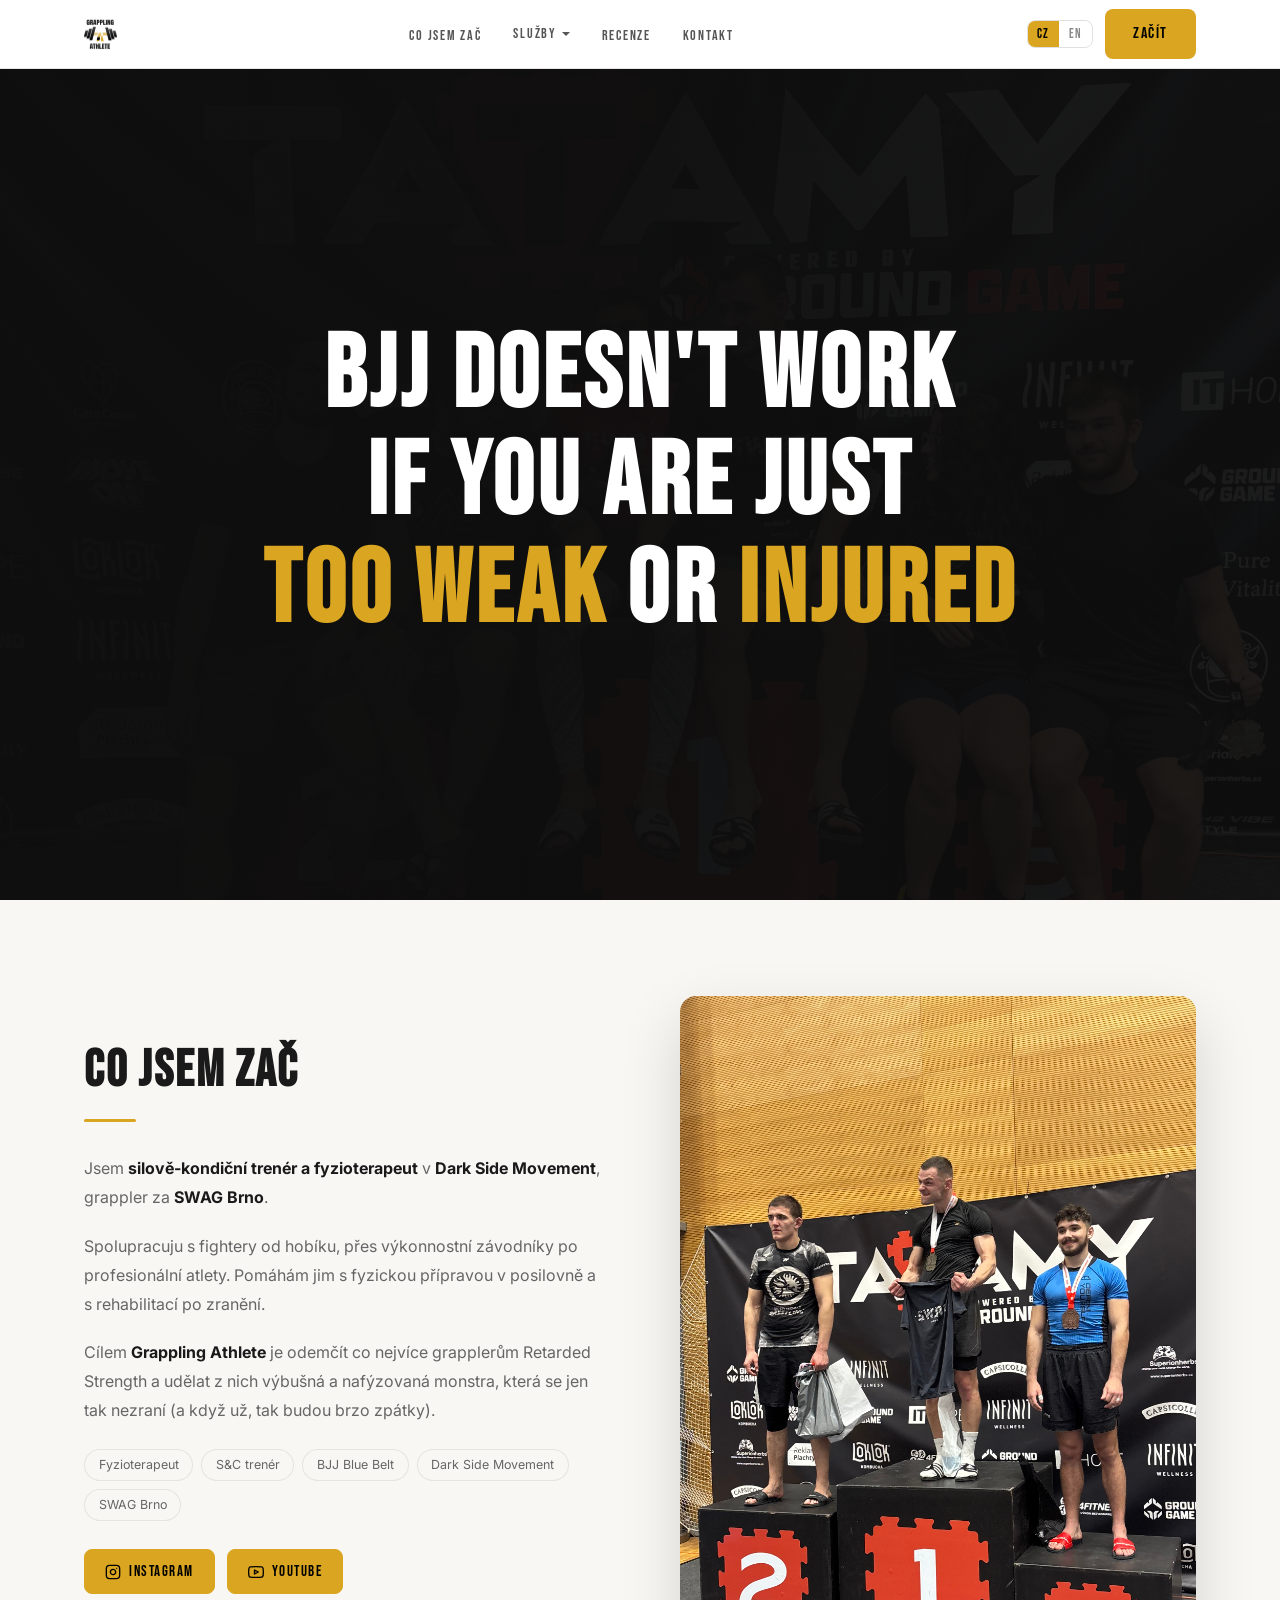
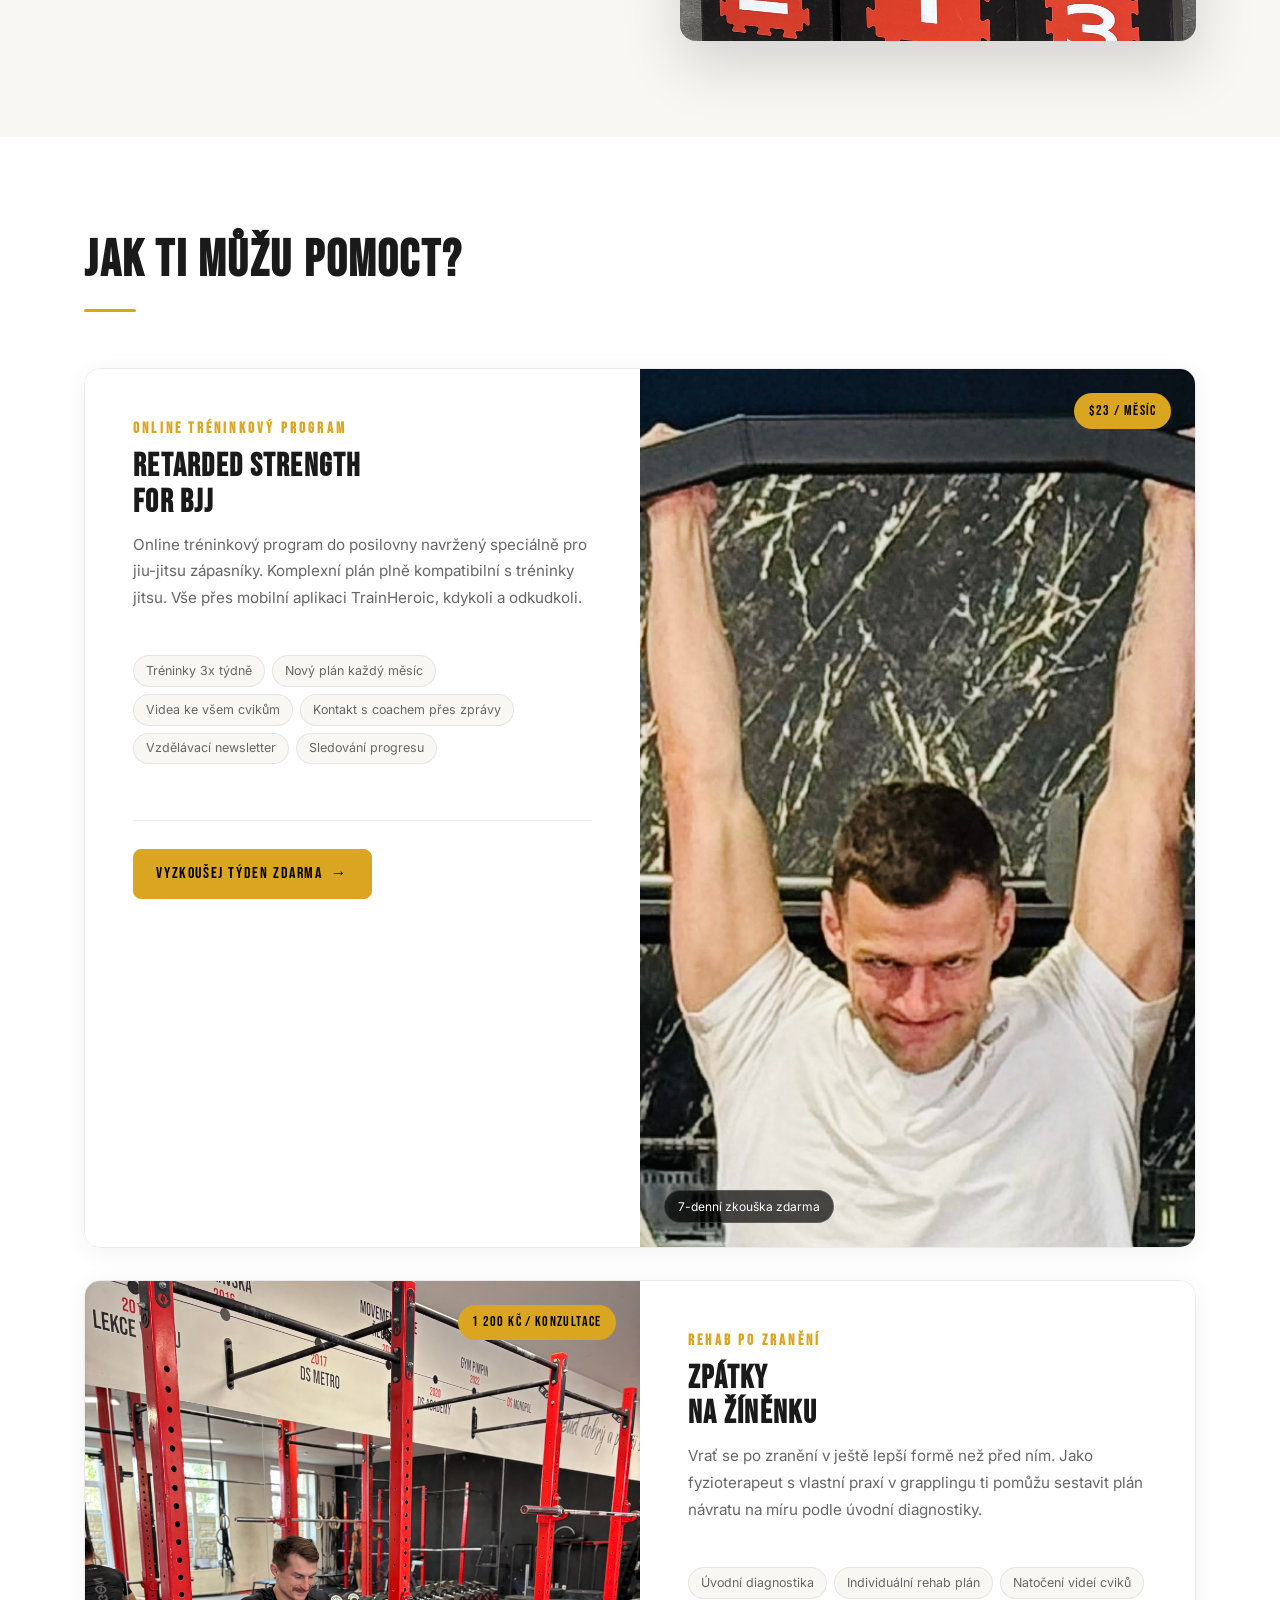
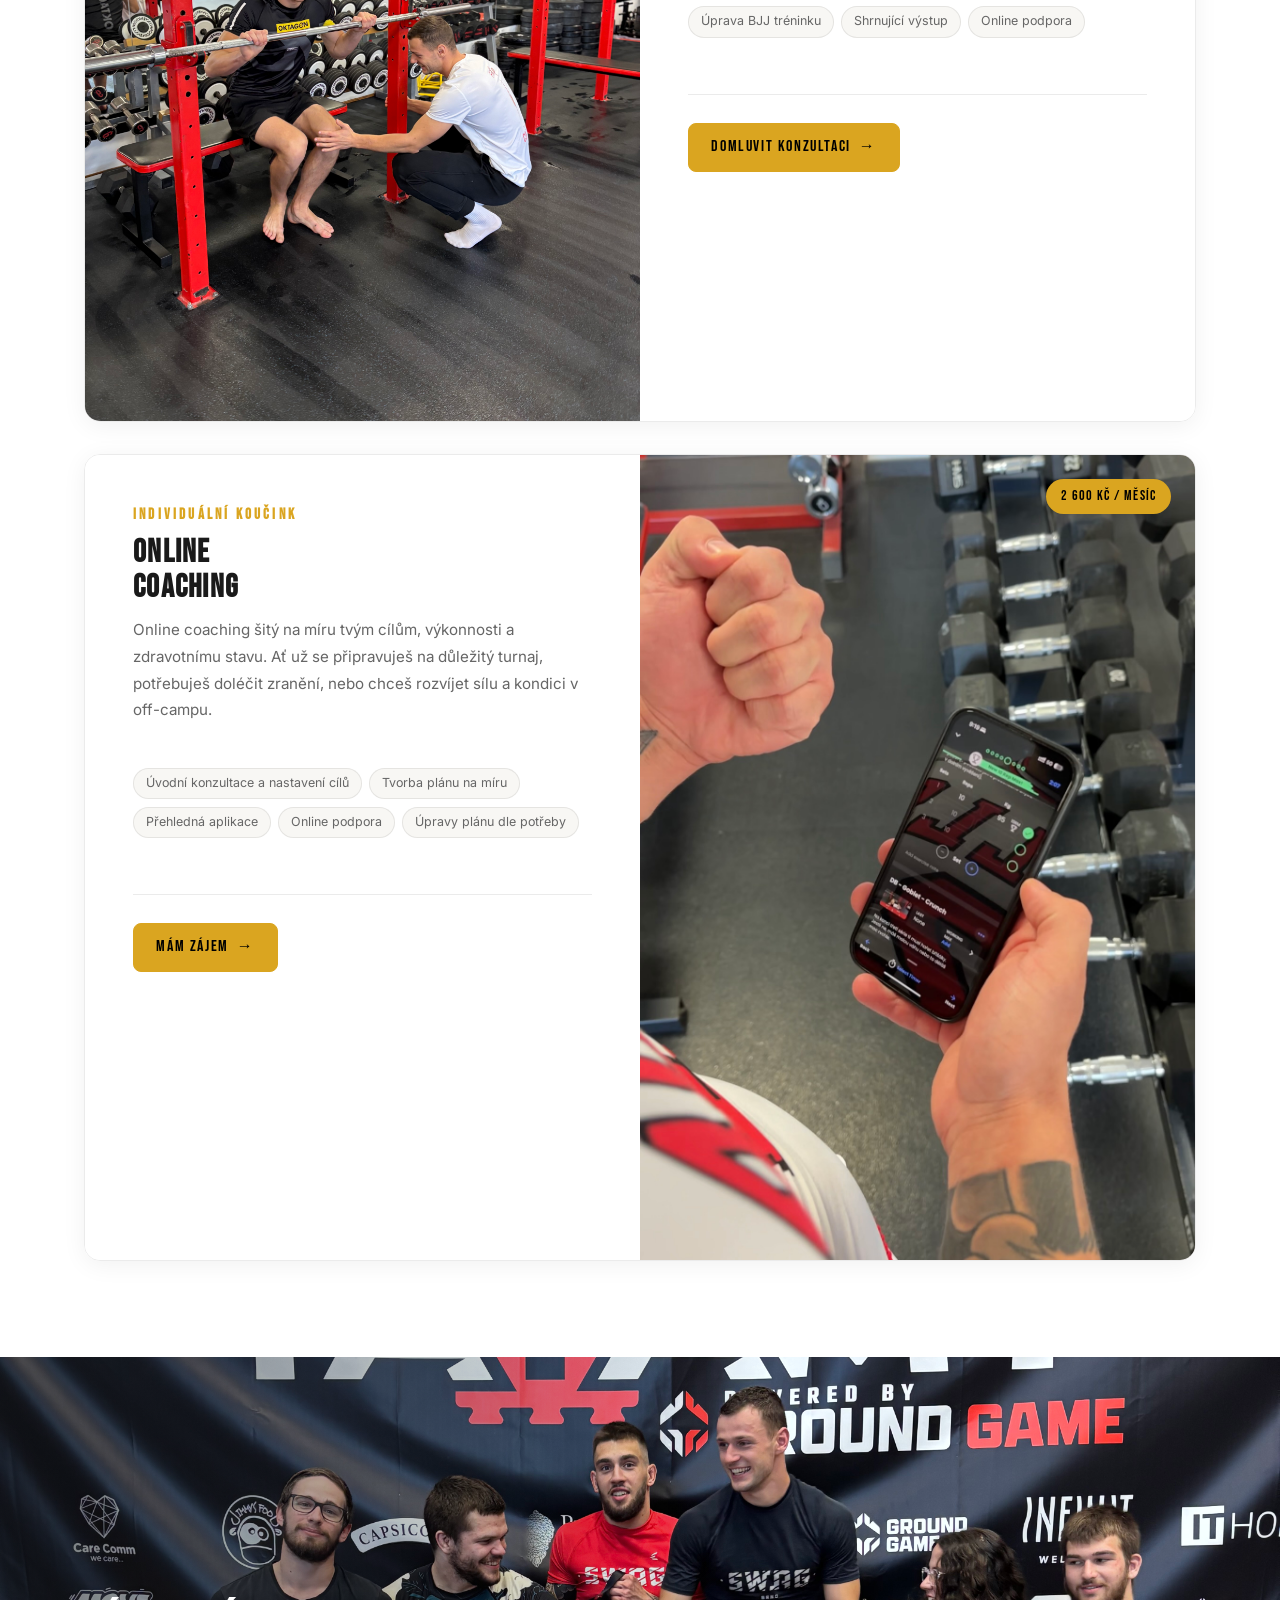
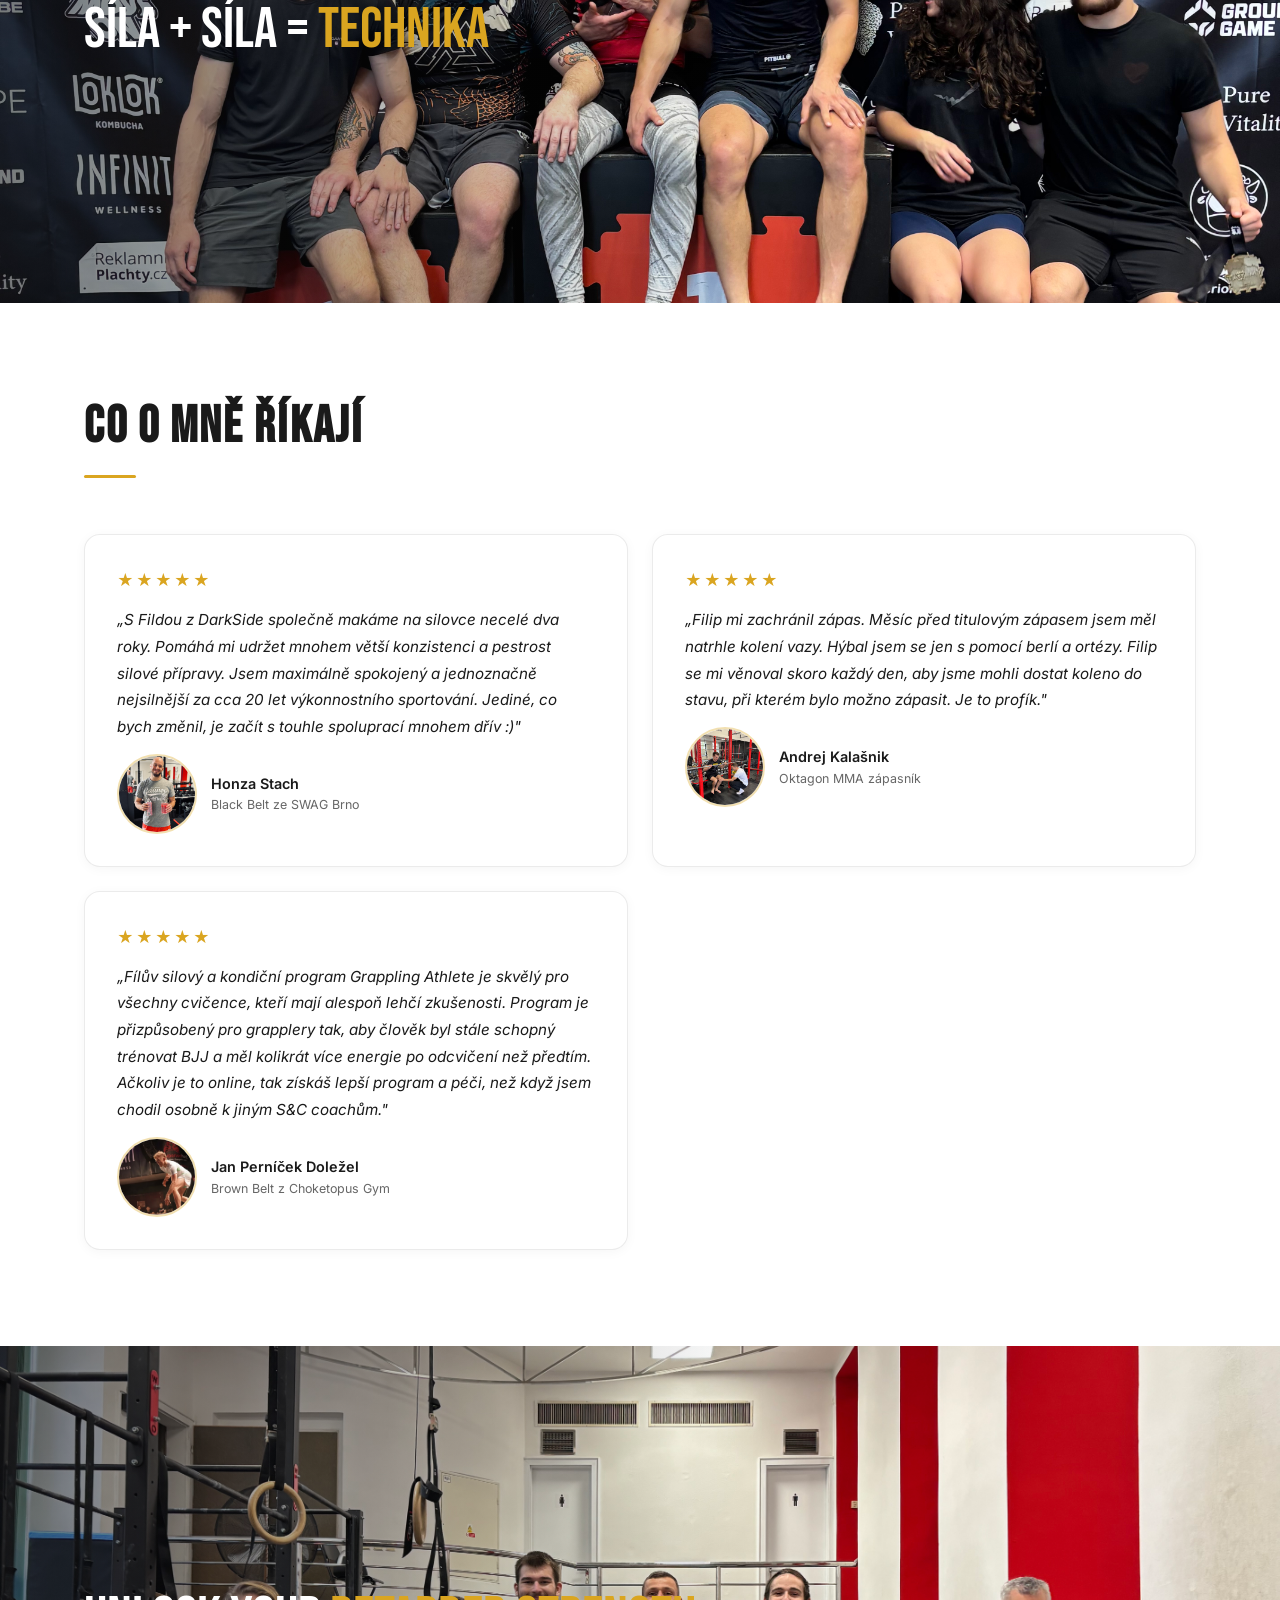
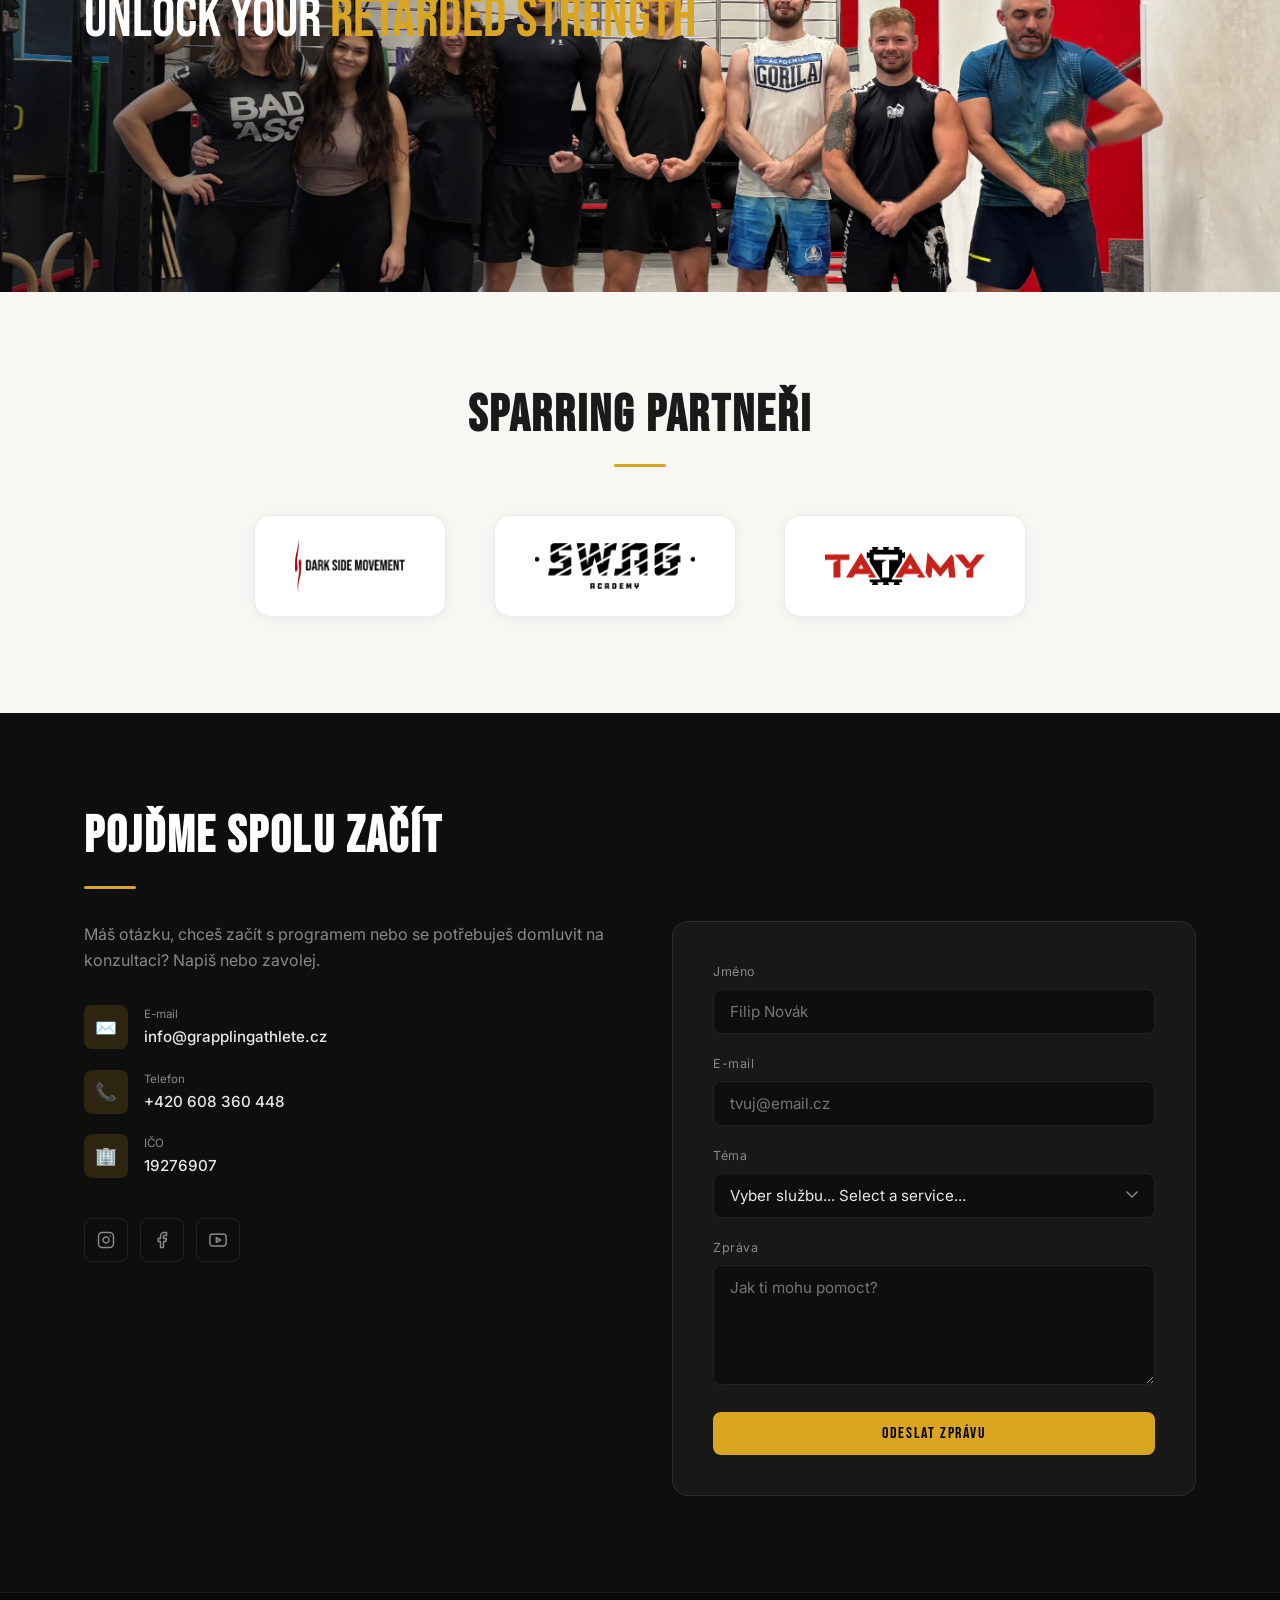
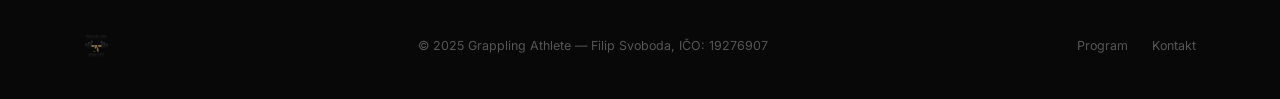
==== index.html @ f43bead5 "Beta update numero 4 Beta updat" ====
<!DOCTYPE html>
<html lang="cs">
<head>
  <meta charset="UTF-8" />
  <meta name="viewport" content="width=device-width, initial-scale=1.0" />
  <title>Grappling Athlete | Filip Svoboda</title>
  <meta name="description" content="Silově-kondiční trénink a fyzioterapie pro BJJ a grappling atlety. Online program, injury recovery." />
  <link rel="stylesheet" href="css/styles.css" />
</head>
<body>

  <!-- ══════════════════════════ NAV ══════════════════════════ -->
  <nav class="nav" id="nav">
    <div class="container nav__inner">
      <a href="index.html" class="nav__logo">
        <img src="Pictures/Logo.png" alt="Grappling Athlete" />
      </a>
      <ul class="nav__links">
        <li><a href="#o-mne">
          <span class="cs">Co jsem zač</span>
          <span class="en">About me</span>
        </a></li>
        <li class="nav__dropdown">
          <a href="#sluzby">
            <span class="cs">Služby</span>
            <span class="en">Services</span>
          </a>
          <ul class="nav__dropdown-menu">
            <li><a href="#sluzba-rs4bjj">
              <span class="menu-icon">💪</span>
              Retarded Strength for BJJ
            </a></li>
            <li><a href="#sluzba-rehab">
              <span class="menu-icon">🩹</span>
              <span class="cs">Zpátky na žíněnku</span>
              <span class="en">Back on the Mat</span>
            </a></li>
            <li><a href="#sluzba-coaching">
              <span class="menu-icon">🎯</span>
              Online Coaching
            </a></li>
          </ul>
        </li>
        <li><a href="#recenze">
          <span class="cs">Recenze</span>
          <span class="en">Reviews</span>
        </a></li>
        <li><a href="#kontakt">
          <span class="cs">Kontakt</span>
          <span class="en">Contact</span>
        </a></li>
      </ul>
      <div class="nav__right">
        <div class="lang-toggle">
          <button class="lang-toggle__btn active" id="btn-cs" onclick="setLang('cs')">CZ</button>
          <button class="lang-toggle__btn"        id="btn-en" onclick="setLang('en')">EN</button>
        </div>
        <a href="#kontakt" class="btn btn-primary nav__cta">
          <span class="cs">Začít</span>
          <span class="en">Start</span>
        </a>
        <button class="nav__hamburger" id="hamburger" aria-label="Otevřít menu">
          <span></span><span></span><span></span>
        </button>
      </div>
    </div>
  </nav>

  <!-- ══════════════════════════ HERO ══════════════════════════ -->
  <section class="hero">
    <div class="hero__bg-img"></div>
    <div class="hero__bg-gradient"></div>
    <div class="hero__content">
      <h1 class="hero__title">
        BJJ doesn't work<br />
        if you are just<br />
        <em>too weak</em> or <em>injured</em>
      </h1>
    </div>
  </section>

  <!-- ══════════════════════════ ABOUT ══════════════════════════ -->
  <section class="section is-light" id="o-mne">
    <div class="container">
      <div class="about__inner">

        <div class="about__text">
          <h2 class="section-title" style="color:var(--light-text)">
            <span class="cs">Co jsem zač</span>
            <span class="en">Who Am I</span>
          </h2>
          <div class="divider"></div>
          <p class="about__bio">
            <span class="cs">Jsem <strong>silově-kondiční trenér a fyzioterapeut</strong> v <strong>Dark Side Movement</strong>, grappler za <strong>SWAG Brno</strong>.</span>
            <span class="en">I'm a <strong>strength &amp; conditioning coach and physiotherapist</strong> at <strong>Dark Side Movement</strong>, a grappler from <strong>SWAG Brno</strong>.</span>
          </p>
          <p class="about__bio">
            <span class="cs">Spolupracuju s fightery od hobíku, přes výkonnostní závodníky po profesionální atlety. Pomáhám jim s fyzickou přípravou v posilovně a s rehabilitací po zranění.</span>
            <span class="en">I work with fighters ranging from hobbyists, through competitive athletes to professionals. I help them with physical preparation in the gym and with rehab after injuries.</span>
          </p>
          <p class="about__bio">
            <span class="cs">Cílem <strong>Grappling Athlete</strong> je odemčít co nejvíce grapplerům Retarded Strength a udělat z nich výbušná a nafýzovaná monstra, která se jen tak nezraní (a když už, tak budou brzo zpátky).</span>
            <span class="en">The goal of <strong>Grappling Athlete</strong> is to unlock Retarded Strength for as many grapplers as possible — turning them into explosive, jacked monsters that don't get injured easily (and when they do, they'll be back fast).</span>
          </p>
          <div class="about__badges">
            <span class="badge"><span class="cs">Fyzioterapeut</span><span class="en">Physiotherapist</span></span>
            <span class="badge"><span class="cs">S&amp;C trenér</span><span class="en">S&amp;C Coach</span></span>
            <span class="badge">BJJ Blue Belt</span>
            <span class="badge">Dark Side Movement</span>
            <span class="badge">SWAG Brno</span>
          </div>
          <div class="about__social">
            <a href="https://www.instagram.com/fidasvoboda/" target="_blank" rel="noopener" class="about__social-btn">
              <svg width="16" height="16" viewBox="0 0 24 24" fill="none" stroke="currentColor" stroke-width="2" stroke-linecap="round" stroke-linejoin="round"><rect x="2" y="2" width="20" height="20" rx="5"/><path d="M16 11.37A4 4 0 1 1 12.63 8 4 4 0 0 1 16 11.37z"/><line x1="17.5" y1="6.5" x2="17.51" y2="6.5"/></svg>
              Instagram
            </a>
            <a href="https://www.youtube.com/@grapplingathlete" target="_blank" rel="noopener" class="about__social-btn">
              <svg width="16" height="16" viewBox="0 0 24 24" fill="none" stroke="currentColor" stroke-width="2" stroke-linecap="round" stroke-linejoin="round"><path d="M22.54 6.42a2.78 2.78 0 0 0-1.95-1.96C18.88 4 12 4 12 4s-6.88 0-8.59.46A2.78 2.78 0 0 0 1.46 6.42 29 29 0 0 0 1 12a29 29 0 0 0 .46 5.58A2.78 2.78 0 0 0 3.41 19.6C5.12 20.06 12 20.06 12 20.06s6.88 0 8.59-.46a2.78 2.78 0 0 0 1.95-1.95A29 29 0 0 0 23 12a29 29 0 0 0-.46-5.58z"/><polygon points="9.75 15.02 15.5 12 9.75 8.98 9.75 15.02"/></svg>
              YouTube
            </a>
          </div>
        </div>

        <div class="about__img-wrap">
          <img src="Pictures/mewinning.jpg" alt="Filip Svoboda – Grappling Athlete" />
          <div class="about__frame"></div>
        </div>

      </div>
    </div>
  </section>

  <!-- ══════════════════════════ SERVICES ══════════════════════════ -->
  <section class="section is-white" id="sluzby">
    <div class="container">
      <h2 class="section-title" style="color:var(--light-text)">
        <span class="cs">Jak ti můžu pomoct?</span>
        <span class="en">What Do I Offer?</span>
      </h2>
      <div class="divider"></div>

      <div class="services__panels">

        <!-- ── Panel 1: Retarded Strength for BJJ ── -->
        <div class="service-panel" id="sluzba-rs4bjj">
          <div class="service-panel__body">
            <div class="service-panel__tag">
              <span class="cs">Online tréninkový program</span>
              <span class="en">Online training program</span>
            </div>
            <h3 class="service-panel__title">Retarded Strength<br />for BJJ</h3>
            <p class="service-panel__desc">
              <span class="cs">Online tréninkový program do posilovny navržený speciálně pro jiu-jitsu zápasníky. Komplexní plán plně kompatibilní s tréninky jitsu. Vše přes mobilní aplikaci TrainHeroic, kdykoli a odkudkoli.</span>
              <span class="en">An online gym training program designed specifically for jiu-jitsu competitors. A comprehensive training plan fully compatible with your jiu-jitsu sessions. All through the TrainHeroic mobile app, anytime and anywhere.</span>
            </p>
            <div class="service-panel__benefits">
              <span class="service-panel__benefit"><span class="cs">Tréninky 3x týdně</span><span class="en">3 sessions per week</span></span>
              <span class="service-panel__benefit"><span class="cs">Nový plán každý měsíc</span><span class="en">New plan every month</span></span>
              <span class="service-panel__benefit"><span class="cs">Videa ke všem cvikům</span><span class="en">Videos for every exercise</span></span>
              <span class="service-panel__benefit"><span class="cs">Kontakt s coachem přes zprávy</span><span class="en">Coach contact via messages</span></span>
              <span class="service-panel__benefit"><span class="cs">Vzdělávací newsletter</span><span class="en">Educational newsletter</span></span>
              <span class="service-panel__benefit"><span class="cs">Sledování progresu</span><span class="en">Progress tracking</span></span>
            </div>
            <div class="service-panel__footer">
              <a href="https://marketplace.trainheroic.com/workout-plan/team/dark-side-grappling-athlete?attrib=597723-web"
                 target="_blank" rel="noopener" class="service-panel__cta">
                <span class="cs">Vyzkoušej týden zdarma</span>
                <span class="en">Try one week free</span>
                &rarr;
              </a>
            </div>
          </div>
          <div class="service-panel__visual">
            <img src="Pictures/khamzat.jpeg" alt="Retarded Strength for BJJ" />
            <span class="service-panel__price-badge">$23 / <span class="cs">měsíc</span><span class="en">month</span></span>
            <span class="service-panel__trial-badge">7-<span class="cs">denní zkouška zdarma</span><span class="en">day free trial</span></span>
          </div>
        </div>

        <!-- ── Panel 2: Back on the Mat ── -->
        <div class="service-panel service-panel--alt" id="sluzba-rehab">
          <div class="service-panel__body">
            <div class="service-panel__tag">
              <span class="cs">Rehab po zranění</span>
              <span class="en">Injury rehab</span>
            </div>
            <h3 class="service-panel__title">
              <span class="cs">Zpátky<br />na žíněnku</span>
              <span class="en">Back<br />on the Mat</span>
            </h3>
            <p class="service-panel__desc">
              <span class="cs">Vrať se po zranění v ještě lepší formě než před ním. Jako fyzioterapeut s vlastní praxí v grapplingu ti pomůžu sestavit plán návratu na míru podle úvodní diagnostiky.</span>
              <span class="en">Come back from injury in better shape than before. As a physiotherapist with hands-on grappling experience, I'll build a personalised return plan based on your initial assessment.</span>
            </p>
            <div class="service-panel__benefits">
              <span class="service-panel__benefit"><span class="cs">Úvodní diagnostika</span><span class="en">Initial assessment</span></span>
              <span class="service-panel__benefit"><span class="cs">Individuální rehab plán</span><span class="en">Individual rehab plan</span></span>
              <span class="service-panel__benefit"><span class="cs">Natočení videí cviků</span><span class="en">Exercise demonstration videos</span></span>
              <span class="service-panel__benefit"><span class="cs">Úprava BJJ tréninku</span><span class="en">BJJ training modifications</span></span>
              <span class="service-panel__benefit"><span class="cs">Shrnující výstup</span><span class="en">Summary report</span></span>
              <span class="service-panel__benefit"><span class="cs">Online podpora</span><span class="en">Online support</span></span>
            </div>
            <div class="service-panel__footer">
              <a href="#kontakt" class="service-panel__cta">
                <span class="cs">Domluvit konzultaci</span>
                <span class="en">Book a consultation</span>
                &rarr;
              </a>
            </div>
          </div>
          <div class="service-panel__visual">
            <img src="Pictures/kalach.jpg" alt="Zpátky na žíněnku" />
            <span class="service-panel__price-badge">1 200 Kč / <span class="cs">konzultace</span><span class="en">consultation</span></span>
          </div>
        </div>

        <!-- ── Panel 3: Online Coaching ── -->
        <div class="service-panel" id="sluzba-coaching">
          <div class="service-panel__body">
            <div class="service-panel__tag">
              <span class="cs">Individuální koučink</span>
              <span class="en">Individual coaching</span>
            </div>
            <h3 class="service-panel__title">Online<br />Coaching</h3>
            <p class="service-panel__desc">
              <span class="cs">Online coaching šitý na míru tvým cílům, výkonnosti a zdravotnímu stavu. Ať už se připravuješ na důležitý turnaj, potřebuješ doléčit zranění, nebo chceš rozvíjet sílu a kondici v off-campu.</span>
              <span class="en">Online coaching tailored to your goals, performance level and physical condition. Whether you're preparing for a major tournament, recovering from injury, or building strength and conditioning in the off-camp.</span>
            </p>
            <div class="service-panel__benefits">
              <span class="service-panel__benefit"><span class="cs">Úvodní konzultace a nastavení cílů</span><span class="en">Intro consultation and goal setting</span></span>
              <span class="service-panel__benefit"><span class="cs">Tvorba plánu na míru</span><span class="en">Custom plan creation</span></span>
              <span class="service-panel__benefit"><span class="cs">Přehledná aplikace</span><span class="en">User-friendly app</span></span>
              <span class="service-panel__benefit"><span class="cs">Online podpora</span><span class="en">Online support</span></span>
              <span class="service-panel__benefit"><span class="cs">Úpravy plánu dle potřeby</span><span class="en">Plan adjustments as needed</span></span>
            </div>
            <div class="service-panel__footer">
              <a href="#kontakt" class="service-panel__cta">
                <span class="cs">Mám zájem</span>
                <span class="en">I'm interested</span>
                &rarr;
              </a>
            </div>
          </div>
          <div class="service-panel__visual">
            <img src="Pictures/onlinecoaching.jpeg" alt="Online Coaching" />
            <span class="service-panel__price-badge">2 600 Kč / <span class="cs">měsíc</span><span class="en">month</span></span>
          </div>
        </div>

      </div><!-- /services__panels -->
    </div>
  </section>

  <!-- ══════════════════════════ PHOTO STRIP 1 ══════════════════════════ -->
  <div class="photo-strip">
    <img src="Pictures/grapplingathletegroup.jpg" alt="Grappling Athlete group" />
    <div class="photo-strip__overlay">
      <div class="photo-strip__text">
        <p class="photo-strip__quote">
          Síla + síla = <em>technika</em>
        </p>
      </div>
    </div>
  </div>

  <!-- ══════════════════════════ REVIEWS ══════════════════════════ -->
  <section class="section is-white" id="recenze">
    <div class="container">
      <h2 class="section-title" style="color:var(--light-text)">
        <span class="cs">Co o mně říkají</span>
        <span class="en">What they say about me</span>
      </h2>
      <div class="divider"></div>

      <div class="reviews__grid">

        <!-- Honza Stach -->
        <div class="review-card">
          <div class="review-card__stars">★★★★★</div>
          <p class="review-card__quote">
            „S Fildou z DarkSide společně makáme na silovce necelé dva roky. Pomáhá mi udržet mnohem větší konzistenci a pestrost silové přípravy. Jsem maximálně spokojený a jednoznačně nejsilnější za cca 20 let výkonnostního sportování. Jediné, co bych změnil, je začít s touhle spoluprací mnohem dřív&nbsp;:)"
          </p>
          <p class="review-card__quote-en">
            "Filda from DarkSide and I have been working together on strength training for almost two years. He helps me maintain far greater consistency and variety in my strength prep. I'm extremely satisfied and clearly the strongest I've been in about 20 years of competitive sport. The only thing I'd change is starting this collaboration much sooner :)"
          </p>
          <div class="review-card__author">
            <div class="review-card__avatar"><img src="Pictures/happyhonza.jpg" alt="Honza Stach" /></div>
            <div>
              <div class="review-card__name">Honza Stach</div>
              <div class="review-card__role">Black Belt ze SWAG Brno</div>
            </div>
          </div>
        </div>

        <!-- Andrej Kalašnik -->
        <div class="review-card">
          <div class="review-card__stars">★★★★★</div>
          <p class="review-card__quote">
            „Filip mi zachránil zápas. Měsíc před titulovým zápasem jsem měl natrhle kolení vazy. Hýbal jsem se jen s pomocí berlí a ortézy. Filip se mi věnoval skoro každý den, aby jsme mohli dostat koleno do stavu, při kterém bylo možno zápasit. Je to profík."
          </p>
          <p class="review-card__quote-en">
            "Filip saved my fight. A month before my title fight, I had torn ligaments in my knee. I could only get around with crutches and a brace. Filip worked with me almost every day so we could get the knee into a state where I was able to compete. He's a pro."
          </p>
          <div class="review-card__author">
            <div class="review-card__avatar"><img src="Pictures/kalach.jpg" alt="Andrej Kalašnik" /></div>
            <div>
              <div class="review-card__name">Andrej Kalašnik</div>
              <div class="review-card__role">Oktagon MMA zápasník</div>
            </div>
          </div>
        </div>

        <!-- Jan Perníček Doležel -->
        <div class="review-card">
          <div class="review-card__stars">★★★★★</div>
          <p class="review-card__quote">
            „Fílův silový a kondiční program Grappling Athlete je skvělý pro všechny cvičence, kteří mají alespoň lehčí zkušenosti. Program je přizpůsobený pro grapplery tak, aby člověk byl stále schopný trénovat BJJ a měl kolikrát více energie po odcvičení než předtím. Ačkoliv je to online, tak získáš lepší program a péči, než když jsem chodil osobně k jiným S&amp;C coachům."
          </p>
          <p class="review-card__quote-en">
            "Fíla's strength and conditioning program 'Grappling Athlete' is great for everyone with at least some training experience. The program is tailored for grapplers so that you're still able to train BJJ and often have more energy after the workout than before. Even though it's online, you'll get a better program and better care than I used to get going to other S&amp;C coaches in person."
          </p>
          <div class="review-card__author">
            <div class="review-card__avatar"><img src="Pictures/pernicek.jpg" alt="Jan Perníček Doležel" /></div>
            <div>
              <div class="review-card__name">Jan Perníček Doležel</div>
              <div class="review-card__role">Brown Belt z Choketopus Gym</div>
            </div>
          </div>
        </div>

      </div>
    </div>
  </section>

  <!-- ══════════════════════════ PHOTO STRIP 2 ══════════════════════════ -->
  <div class="photo-strip">
    <img src="Pictures/swagpumplingroup.jpg" alt="SWAG Brno group" />
    <div class="photo-strip__overlay">
      <div class="photo-strip__text">
        <p class="photo-strip__quote">
          Unlock your <em>Retarded Strength</em>
        </p>
      </div>
    </div>
  </div>

  <!-- ══════════════════════════ PARTNERS ══════════════════════════ -->
  <section class="section is-light">
    <div class="container" style="text-align:center">
      <h2 class="section-title" style="color:var(--light-text)">
        <span class="cs">Sparring partneři</span>
        <span class="en">Sparring partners</span>
      </h2>
      <div class="divider" style="margin-left:auto;margin-right:auto"></div>
      <div class="partners__logos">
        <a href="https://darksidemovement.cz" target="_blank" rel="noopener" class="partner-logo">
          <img src="Pictures/DSM Logo.png" alt="Dark Side Movement" />
        </a>
        <a href="https://www.swag-brno.cz" target="_blank" rel="noopener" class="partner-logo">
          <img src="Pictures/SWAG Logo.png" alt="SWAG Brno" />
        </a>
        <a href="https://tatamy.cz" target="_blank" rel="noopener" class="partner-logo">
          <img src="Pictures/Tatamy Logo.webp" alt="Tatamy" />
        </a>
      </div>
    </div>
  </section>

  <!-- ══════════════════════════ CONTACT ══════════════════════════ -->
  <section class="section is-dark" id="kontakt">
    <div class="container">
      <h2 class="section-title" style="color:#fff">
        <span class="cs">Pojďme spolu začít</span>
        <span class="en">Let's get started</span>
      </h2>
      <div class="divider"></div>

      <div class="contact__inner">

        <div class="contact__info">
          <p class="section-subtitle" style="color:var(--dark-muted)">
            <span class="cs">Máš otázku, chceš začít s programem nebo se potřebuješ domluvit na konzultaci? Napiš nebo zavolej.</span>
            <span class="en">Have a question, want to start the program, or need to arrange a consultation? Write or call.</span>
          </p>
          <div class="contact__items">
            <div class="contact__item">
              <div class="contact__item-icon">✉️</div>
              <div>
                <div class="contact__item-label">E-mail</div>
                <a href="mailto:info@grapplingathlete.cz" class="contact__item-value">info@grapplingathlete.cz</a>
              </div>
            </div>
            <div class="contact__item">
              <div class="contact__item-icon">📞</div>
              <div>
                <div class="contact__item-label"><span class="cs">Telefon</span><span class="en">Phone</span></div>
                <a href="tel:+420608360448" class="contact__item-value">+420 608 360 448</a>
              </div>
            </div>
            <div class="contact__item">
              <div class="contact__item-icon">🏢</div>
              <div>
                <div class="contact__item-label">IČO</div>
                <span class="contact__item-value">19276907</span>
              </div>
            </div>
          </div>
          <div class="contact__social">
            <a href="https://www.instagram.com/fidasvoboda/" target="_blank" rel="noopener" class="social-btn" aria-label="Instagram">
              <svg width="18" height="18" viewBox="0 0 24 24" fill="none" stroke="currentColor" stroke-width="2" stroke-linecap="round" stroke-linejoin="round"><rect x="2" y="2" width="20" height="20" rx="5"/><path d="M16 11.37A4 4 0 1 1 12.63 8 4 4 0 0 1 16 11.37z"/><line x1="17.5" y1="6.5" x2="17.51" y2="6.5"/></svg>
            </a>
            <a href="https://www.facebook.com/profile.php?id=100005096778199" target="_blank" rel="noopener" class="social-btn" aria-label="Facebook">
              <svg width="18" height="18" viewBox="0 0 24 24" fill="none" stroke="currentColor" stroke-width="2" stroke-linecap="round" stroke-linejoin="round"><path d="M18 2h-3a5 5 0 0 0-5 5v3H7v4h3v8h4v-8h3l1-4h-4V7a1 1 0 0 1 1-1h3z"/></svg>
            </a>
            <a href="https://www.youtube.com/@grapplingathlete" target="_blank" rel="noopener" class="social-btn" aria-label="YouTube">
              <svg width="18" height="18" viewBox="0 0 24 24" fill="none" stroke="currentColor" stroke-width="2" stroke-linecap="round" stroke-linejoin="round"><path d="M22.54 6.42a2.78 2.78 0 0 0-1.95-1.96C18.88 4 12 4 12 4s-6.88 0-8.59.46A2.78 2.78 0 0 0 1.46 6.42 29 29 0 0 0 1 12a29 29 0 0 0 .46 5.58A2.78 2.78 0 0 0 3.41 19.6C5.12 20.06 12 20.06 12 20.06s6.88 0 8.59-.46a2.78 2.78 0 0 0 1.95-1.95A29 29 0 0 0 23 12a29 29 0 0 0-.46-5.58z"/><polygon points="9.75 15.02 15.5 12 9.75 8.98 9.75 15.02"/></svg>
            </a>
          </div>
        </div>

        <div class="contact__form-wrap">
          <form>
            <div class="form-group">
              <label for="name"><span class="cs">Jméno</span><span class="en">Name</span></label>
              <input type="text" id="name" placeholder="Filip Novák" />
            </div>
            <div class="form-group">
              <label for="email">E-mail</label>
              <input type="email" id="email" placeholder="tvuj@email.cz" />
            </div>
            <div class="form-group">
              <label for="subject"><span class="cs">Téma</span><span class="en">Subject</span></label>
              <select id="subject">
                <option value="" disabled selected>
                  <span class="cs">Vyber službu...</span>
                  <span class="en">Select a service...</span>
                </option>
                <option value="online-program" data-cs="Retarded Strength for BJJ – online program" data-en="Retarded Strength for BJJ – online program">Retarded Strength for BJJ – online program</option>
                <option value="coaching"       data-cs="Online Coaching"                           data-en="Online Coaching">Online Coaching</option>
                <option value="inperson"       data-cs="Osobní trénink"                           data-en="In-person training">Osobní trénink</option>
                <option value="rehab"          data-cs="Injury rehab – návrat na žíněnku"         data-en="Injury rehab – return to mat">Injury rehab – návrat na žíněnku</option>
              </select>
            </div>
            <div class="form-group">
              <label for="message"><span class="cs">Zpráva</span><span class="en">Message</span></label>
              <textarea id="message" placeholder="Jak ti mohu pomoct?"></textarea>
            </div>
            <button type="submit" class="btn btn-primary" style="width:100%;justify-content:center;">
              <span class="cs">Odeslat zprávu</span>
              <span class="en">Send message</span>
            </button>
          </form>
        </div>

      </div>
    </div>
  </section>

  <!-- ══════════════════════════ FOOTER ══════════════════════════ -->
  <footer class="footer">
    <div class="container footer__inner">
      <a href="index.html" class="footer__logo">
        <img src="Pictures/Logo.png" alt="Grappling Athlete" />
      </a>
      <p class="footer__copy">
        &copy; 2025 Grappling Athlete &mdash; Filip Svoboda, IČO: 19276907
      </p>
      <nav class="footer__links">
        <a href="#sluzby"><span class="cs">Program</span><span class="en">Program</span></a>
        <a href="#kontakt"><span class="cs">Kontakt</span><span class="en">Contact</span></a>
      </nav>
    </div>
  </footer>

  <!-- ══════════════════════════ JS ══════════════════════════ -->
  <script>
    // ── Language switcher ──
    function setLang(lang) {
      document.body.classList.toggle('lang-en', lang === 'en');
      document.getElementById('btn-cs').classList.toggle('active', lang === 'cs');
      document.getElementById('btn-en').classList.toggle('active', lang === 'en');
      document.documentElement.lang = lang;
      localStorage.setItem('ga-lang', lang);

      // Update select options text
      document.querySelectorAll('#subject option[data-cs]').forEach(opt => {
        opt.textContent = lang === 'en' ? opt.dataset.en : opt.dataset.cs;
      });
      // Update select placeholder
      const placeholder = document.querySelector('#subject option[disabled]');
      if (placeholder) placeholder.textContent = lang === 'en' ? 'Select a service...' : 'Vyber službu...';

      // Update textarea placeholder
      const msg = document.getElementById('message');
      if (msg) msg.placeholder = lang === 'en' ? 'How can I help you?' : 'Jak ti mohu pomoct?';
    }

    // Restore saved preference
    const savedLang = localStorage.getItem('ga-lang');
    if (savedLang === 'en') setLang('en');

    // ── Mobile nav ──
    const nav       = document.getElementById('nav');
    const hamburger = document.getElementById('hamburger');
    hamburger.addEventListener('click', () => nav.classList.toggle('nav--open'));

    // Mobile dropdown: toggle inline on tap
    document.querySelectorAll('.nav__dropdown > a').forEach(link => {
      link.addEventListener('click', e => {
        if (nav.classList.contains('nav--open')) {
          e.preventDefault();
          link.closest('.nav__dropdown').classList.toggle('is-open');
        }
      });
    });

    // Close nav on regular link click
    document.querySelectorAll('.nav__links a:not(.nav__dropdown > a)').forEach(link =>
      link.addEventListener('click', () => nav.classList.remove('nav--open'))
    );

    // ── Nav shadow on scroll ──
    window.addEventListener('scroll', () => {
      nav.style.boxShadow = window.scrollY > 20 ? '0 4px 24px rgba(0,0,0,0.6)' : '';
    });
  </script>

</body>
</html>
---- css/styles.css ----
@import url('https://fonts.googleapis.com/css2?family=Bebas+Neue&family=Inter:wght@300;400;500;600;700&display=swap');

/* ── Variables ── */
:root {
  --gold:        #DAA520;
  --gold-light:  #f0c040;
  --gold-dim:    rgba(218, 165, 32, 0.15);
  --gold-border: rgba(218, 165, 32, 0.35);

  /* Dark palette (hero, contact, footer) */
  --dark-bg:       #0e0e0e;
  --dark-surface:  #181818;
  --dark-border:   rgba(255,255,255,0.08);
  --dark-text:     #e8e8e8;
  --dark-muted:    #888;
  --dark-dim:      #555;

  /* Light palette (services, about, reviews, partners) */
  --light-bg:      #f8f7f4;
  --light-alt:     #f0ede8;
  --light-white:   #ffffff;
  --light-border:  rgba(0,0,0,0.08);
  --light-text:    #1a1a1a;
  --light-muted:   #666;

  --radius:    8px;
  --radius-lg: 16px;
  --transition: 0.25s ease;
}

/* ── Reset ── */
*, *::before, *::after { box-sizing: border-box; margin: 0; padding: 0; }
html { scroll-behavior: smooth; }
body {
  font-family: 'Inter', sans-serif;
  background: var(--light-bg);
  color: var(--light-text);
  line-height: 1.65;
  overflow-x: hidden;
}
img { display: block; max-width: 100%; }
a { color: inherit; text-decoration: none; }
ul { list-style: none; }

/* ── Typography ── */
h1, h2, h3, h4 {
  font-family: 'Bebas Neue', sans-serif;
  letter-spacing: 0.04em;
  line-height: 1.1;
}

/* Section label — hidden */
.section-label { display: none; }
.section-title { font-size: clamp(2rem, 4vw, 3.25rem); margin-bottom: 1rem; }
.section-subtitle { font-size: 1rem; max-width: 560px; }

/* Dark variants */
.is-dark .section-title    { color: #fff; }
.is-dark .section-subtitle { color: var(--dark-muted); }
/* Light variants */
.is-light .section-title    { color: var(--light-text); }
.is-light .section-subtitle { color: var(--light-muted); }

/* ── Divider ── */
.divider {
  width: 52px; height: 3px;
  background: var(--gold);
  border-radius: 2px;
  margin: 1.25rem 0 2rem;
}

/* ── Buttons ── */
.btn {
  display: inline-flex;
  align-items: center;
  gap: 0.5rem;
  padding: 0.75rem 1.75rem;
  font-family: 'Bebas Neue', sans-serif;
  font-size: 1rem;
  letter-spacing: 0.1em;
  border-radius: var(--radius);
  border: none;
  cursor: pointer;
  transition: var(--transition);
}
.btn-primary  { background: var(--gold); color: #000; }
.btn-primary:hover { background: var(--gold-light); transform: translateY(-2px); }
.btn-outline-dark {
  background: transparent;
  color: var(--dark-text);
  border: 1px solid var(--dark-border);
}
.btn-outline-dark:hover { border-color: var(--gold); color: var(--gold); }
.btn-outline-light {
  background: transparent;
  color: var(--light-text);
  border: 1px solid var(--light-border);
}
.btn-outline-light:hover { border-color: var(--gold); color: var(--gold); }

/* ── Layout ── */
.container { width: 100%; max-width: 1160px; margin: 0 auto; padding: 0 1.5rem; }
.section    { padding: 6rem 0; }
.section.is-dark  { background: var(--dark-bg);    color: var(--dark-text); }
.section.is-light { background: var(--light-bg);   color: var(--light-text); }
.section.is-white { background: var(--light-white); color: var(--light-text); }
.section.is-alt   { background: var(--light-alt);  color: var(--light-text); }

/* ── NAV ── */
.nav {
  position: fixed;
  top: 0; left: 0; right: 0;
  z-index: 100;
  background: #ffffff;
  border-bottom: 1px solid rgba(0,0,0,0.1);
  transition: box-shadow var(--transition);
}
.nav__inner {
  display: flex;
  align-items: center;
  justify-content: space-between;
  height: 68px;
  gap: 1rem;
}
.nav__logo {
  display: flex;
  align-items: center;
}
.nav__logo img { height: 34px; width: auto; }
.nav__links {
  display: flex;
  align-items: center;
  gap: 2rem;
}
.nav__links a {
  font-family: 'Bebas Neue', sans-serif;
  font-size: 0.9rem;
  letter-spacing: 0.12em;
  color: #555;
  transition: color var(--transition);
}
.nav__links a:hover,
.nav__links a.active { color: var(--gold); }
.nav__right { display: flex; align-items: center; gap: 0.75rem; }

/* Nav dropdown */
.nav__dropdown { position: relative; }
.nav__dropdown > a {
  display: flex;
  align-items: center;
  gap: 0.3rem;
  cursor: pointer;
}
.nav__dropdown > a::after {
  content: '';
  width: 0; height: 0;
  border-left: 4px solid transparent;
  border-right: 4px solid transparent;
  border-top: 4px solid currentColor;
  margin-top: 1px;
  transition: transform var(--transition);
}
.nav__dropdown:hover > a::after { transform: rotate(180deg); }
.nav__dropdown-menu {
  position: absolute;
  top: calc(100% + 12px);
  left: 50%;
  transform: translateX(-50%);
  background: #1a1a1a;
  border: 1px solid var(--dark-border);
  border-radius: var(--radius);
  min-width: 240px;
  padding: 0.5rem;
  opacity: 0;
  pointer-events: none;
  transform: translateX(-50%) translateY(-6px);
  transition: opacity var(--transition), transform var(--transition);
  z-index: 200;
  box-shadow: 0 16px 40px rgba(0,0,0,0.5);
}
.nav__dropdown:hover .nav__dropdown-menu {
  opacity: 1;
  pointer-events: auto;
  transform: translateX(-50%) translateY(0);
}
.nav__dropdown-menu li a {
  display: flex;
  align-items: center;
  gap: 0.65rem;
  padding: 0.65rem 0.85rem;
  border-radius: 6px;
  font-size: 0.82rem;
  color: var(--dark-muted);
  transition: var(--transition);
  white-space: nowrap;
}
.nav__dropdown-menu li a:hover {
  background: rgba(218,165,32,0.1);
  color: var(--gold);
}
.nav__dropdown-menu li a .menu-icon {
  font-size: 1rem;
  width: 20px;
  text-align: center;
  flex-shrink: 0;
}
.nav__dropdown-menu li + li {
  border-top: 1px solid var(--dark-border);
}

/* Language switcher */
.lang-toggle {
  display: flex;
  align-items: center;
  border: 1px solid rgba(0,0,0,0.12);
  border-radius: var(--radius);
  overflow: hidden;
}
.lang-toggle__btn {
  padding: 0.3rem 0.6rem;
  font-family: 'Bebas Neue', sans-serif;
  font-size: 0.8rem;
  letter-spacing: 0.1em;
  background: none;
  border: none;
  color: #888;
  cursor: pointer;
  transition: var(--transition);
}
.lang-toggle__btn.active {
  background: var(--gold);
  color: #000;
}
.lang-toggle__btn:hover:not(.active) { color: var(--gold); }

.nav__hamburger {
  display: none;
  flex-direction: column;
  gap: 5px;
  cursor: pointer;
  padding: 4px;
  background: none;
  border: none;
}
.nav__hamburger span {
  display: block;
  width: 24px; height: 2px;
  background: #1a1a1a;
  border-radius: 2px;
  transition: var(--transition);
}

/* ── Language logic ── */
.en  { display: none; }
.cs  { display: inline; }
.is-block.cs { display: block; }
.is-block.en { display: none; }

body.lang-en .cs      { display: none; }
body.lang-en .en      { display: inline; }
body.lang-en .is-block.cs { display: none; }
body.lang-en .is-block.en { display: block; }

/* ── HERO ── */
.hero {
  position: relative;
  min-height: 100vh;
  display: flex;
  align-items: center;
  justify-content: center;
  text-align: center;
  padding-top: 68px;
  overflow: hidden;
  background: var(--dark-bg);
}
.hero__bg-img {
  position: absolute;
  inset: 0;
  background: url('../Pictures/grapplingathletegroup.jpg') center 30% / cover no-repeat;
  opacity: 0.15;
}
.hero__bg-gradient {
  position: absolute;
  inset: 0;
  background: linear-gradient(
    105deg,
    rgba(14,14,14,0.92) 40%,
    rgba(14,14,14,0.55) 100%
  );
}
.hero__content {
  position: relative;
  z-index: 1;
  max-width: 980px;
  padding: 0 1.5rem;
}
.hero__title {
  font-size: clamp(3.5rem, 8vw, 7.5rem);
  color: #fff;
  text-transform: uppercase;
  line-height: 1.05;
}
.hero__title em { font-style: normal; color: var(--gold); }
.hero__scroll {
  position: absolute;
  bottom: 2.5rem; left: 50%;
  transform: translateX(-50%);
  display: flex;
  flex-direction: column;
  align-items: center;
  gap: 0.5rem;
  font-size: 0.7rem;
  letter-spacing: 0.15em;
  color: var(--dark-dim);
  font-family: 'Bebas Neue', sans-serif;
  animation: bounce 2.4s infinite;
}
.hero__scroll::after {
  content: '';
  width: 1px; height: 40px;
  background: linear-gradient(to bottom, var(--dark-dim), transparent);
}
@keyframes bounce {
  0%, 100% { transform: translateX(-50%) translateY(0); }
  50%       { transform: translateX(-50%) translateY(-7px); }
}

/* ── SERVICES ── */
.services__panels {
  display: flex;
  flex-direction: column;
  gap: 2rem;
  margin-top: 3.5rem;
}
.service-panel {
  display: grid;
  grid-template-columns: 1fr 1fr;
  gap: 0;
  border-radius: var(--radius-lg);
  overflow: hidden;
  border: 1px solid var(--light-border);
  box-shadow: 0 4px 24px rgba(0,0,0,0.06);
  transition: box-shadow var(--transition);
}
.service-panel:hover { box-shadow: 0 12px 48px rgba(218,165,32,0.1); }

/* Left: text/content side */
.service-panel__body {
  background: var(--light-white);
  padding: 3rem;
  display: flex;
  flex-direction: column;
}
.service-panel--alt .service-panel__body {
  order: 2;
}
.service-panel--alt .service-panel__visual {
  order: 1;
}
.service-panel__tag {
  font-family: 'Bebas Neue', sans-serif;
  font-size: 0.91rem;
  letter-spacing: 0.22em;
  color: var(--gold);
  font-weight: 700;
  margin-bottom: 0.5rem;
}
.service-panel__title {
  font-size: clamp(1.8rem, 2.5vw, 2.6rem);
  color: var(--light-text);
  margin-bottom: 0.75rem;
  line-height: 1.1;
}
.service-panel__desc {
  color: var(--light-muted);
  font-size: 0.95rem;
  line-height: 1.75;
  margin-bottom: 1.75rem;
}
.service-panel__list {
  display: flex;
  flex-direction: column;
  gap: 0.6rem;
  flex: 1;
}
.service-panel__list li {
  display: flex;
  align-items: center;
  gap: 0.65rem;
  font-size: 0.875rem;
  color: var(--light-text);
}
.service-panel__list li::before {
  content: '';
  width: 5px; height: 5px;
  border-radius: 50%;
  background: var(--gold);
  flex-shrink: 0;
}
.service-panel__footer {
  margin-top: 2rem;
  padding-top: 1.75rem;
  border-top: 1px solid var(--light-border);
  display: flex;
  align-items: center;
  gap: 1.5rem;
  flex-wrap: wrap;
}
.service-panel__stats {
  display: flex;
  gap: 1.5rem;
}
.service-panel__stat-num {
  font-family: 'Bebas Neue', sans-serif;
  font-size: 1.75rem;
  color: var(--gold);
  line-height: 1;
}
.service-panel__stat-label {
  font-size: 0.68rem;
  color: var(--light-muted);
  margin-top: 0.15rem;
}
.service-panel__cta {
  display: inline-flex;
  align-items: center;
  gap: 0.5rem;
  font-family: 'Bebas Neue', sans-serif;
  font-size: 1rem;
  letter-spacing: 0.1em;
  color: #000;
  background: var(--gold);
  border: 1.5px solid var(--gold);
  border-radius: var(--radius);
  padding: 0.65rem 1.4rem;
  transition: var(--transition);
  white-space: nowrap;
}
.service-panel__cta:hover {
  background: var(--gold-light);
  border-color: var(--gold-light);
  color: #000;
  transform: translateY(-2px);
  box-shadow: 0 6px 20px rgba(218,165,32,0.3);
}

/* Service benefit badges */
.service-panel__benefits {
  display: flex;
  gap: 0.45rem;
  flex-wrap: wrap;
  margin: 1rem 0 1.5rem;
}
.service-panel__benefit {
  padding: 0.28rem 0.75rem;
  border: 1px solid var(--light-border);
  border-radius: 999px;
  font-size: 0.78rem;
  color: var(--light-muted);
  background: var(--light-bg);
}

/* Right: visual side */
.service-panel__visual {
  background: var(--light-alt);
  position: relative;
  overflow: hidden;
  min-height: 360px;
}
.service-panel__visual img {
  width: 100%; height: 100%;
  object-fit: cover;
  transition: transform 0.5s ease;
}
.service-panel:hover .service-panel__visual img { transform: scale(1.03); }
.service-panel__visual-dark {
  background: var(--dark-bg);
}
.service-panel__visual-placeholder {
  width: 100%; height: 100%;
  display: flex;
  align-items: center;
  justify-content: center;
  flex-direction: column;
  gap: 1rem;
}
.service-panel__visual-icon {
  font-size: 4rem;
  opacity: 0.25;
}
.service-panel__price-badge {
  position: absolute;
  top: 1.5rem; right: 1.5rem;
  background: var(--gold);
  color: #000;
  font-family: 'Bebas Neue', sans-serif;
  font-size: 0.85rem;
  letter-spacing: 0.1em;
  padding: 0.4rem 0.9rem;
  border-radius: 999px;
}
.service-panel__trial-badge {
  position: absolute;
  bottom: 1.5rem; left: 1.5rem;
  background: rgba(0,0,0,0.7);
  color: #fff;
  font-size: 0.75rem;
  padding: 0.35rem 0.8rem;
  border-radius: 999px;
  border: 1px solid rgba(255,255,255,0.15);
}

/* ── ABOUT ── */
.about__inner {
  display: grid;
  grid-template-columns: 1fr 1fr;
  gap: 5rem;
  align-items: center;
}
.about__img-wrap {
  position: relative;
  border-radius: var(--radius-lg);
  overflow: hidden;
  aspect-ratio: 4/5;
  box-shadow: 0 24px 60px rgba(0,0,0,0.15);
}
.about__img-wrap img {
  width: 100%; height: 100%;
  object-fit: cover;
  transform: scale(1.5);
  transform-origin: center 35%;
}
.about__frame {
  position: absolute;
  inset: -1px;
  border: 1px solid var(--gold-border);
  border-radius: var(--radius-lg);
  pointer-events: none;
}
.about__bio {
  font-size: 1rem;
  color: var(--light-muted);
  margin-bottom: 1.25rem;
  line-height: 1.8;
}
.about__bio strong { color: var(--light-text); }
.about__badges {
  display: flex;
  gap: 0.5rem;
  flex-wrap: wrap;
  margin-top: 1.5rem;
  margin-bottom: 1.75rem;
}
.badge {
  padding: 0.3rem 0.85rem;
  border: 1px solid var(--light-border);
  border-radius: 999px;
  font-size: 0.78rem;
  color: var(--light-muted);
  background: var(--light-bg);
}
.about__social {
  display: flex;
  gap: 0.75rem;
  margin-top: 1.5rem;
  flex-wrap: wrap;
}
.about__social-btn {
  display: inline-flex;
  align-items: center;
  gap: 0.5rem;
  padding: 0.55rem 1.25rem;
  background: var(--gold);
  color: #000;
  border: 1.5px solid var(--gold);
  border-radius: var(--radius);
  font-family: 'Bebas Neue', sans-serif;
  font-size: 0.95rem;
  letter-spacing: 0.1em;
  transition: var(--transition);
}
.about__social-btn:hover {
  background: var(--gold-light);
  border-color: var(--gold-light);
  color: #000;
  transform: translateY(-2px);
  box-shadow: 0 6px 20px rgba(218,165,32,0.3);
}

.about__stats {
  display: grid;
  grid-template-columns: repeat(3, 1fr);
  gap: 1rem;
}
.about__stat {
  background: var(--light-white);
  border: 1px solid var(--light-border);
  border-radius: var(--radius);
  padding: 1.25rem 1rem;
  text-align: center;
  box-shadow: 0 2px 8px rgba(0,0,0,0.04);
}
.about__stat-num {
  font-family: 'Bebas Neue', sans-serif;
  font-size: 2rem;
  color: var(--gold);
  line-height: 1;
}
.about__stat-label { font-size: 0.72rem; color: var(--light-muted); margin-top: 0.25rem; }

/* ── PHOTO STRIP ── */
.photo-strip {
  width: 100%;
  height: 546px;
  overflow: hidden;
  position: relative;
}
.photo-strip img {
  width: 100%; height: 100%;
  object-fit: cover;
  object-position: center 40%;
}
.photo-strip__overlay {
  position: absolute;
  inset: 0;
  background: linear-gradient(to right, rgba(14,14,14,0.55) 0%, transparent 60%);
  display: flex;
  align-items: center;
}
.photo-strip__text {
  padding: 0 2rem 0 calc((100vw - 1160px)/2 + 1.5rem);
  color: #fff;
}
.photo-strip__quote {
  font-family: 'Bebas Neue', sans-serif;
  font-size: clamp(2rem, 4.5vw, 5rem);
  line-height: 1.1;
  white-space: nowrap;
}
.photo-strip__quote em { font-style: normal; color: var(--gold); }

/* ── REVIEWS ── */
.reviews__grid {
  display: grid;
  grid-template-columns: repeat(2, 1fr);
  gap: 1.5rem;
  margin-top: 3.5rem;
}
.review-card {
  background: var(--light-white);
  border: 1px solid var(--light-border);
  border-radius: var(--radius-lg);
  padding: 2rem;
  transition: var(--transition);
  box-shadow: 0 2px 12px rgba(0,0,0,0.04);
}
.review-card:hover {
  border-color: var(--gold-border);
  box-shadow: 0 8px 32px rgba(218,165,32,0.1);
  transform: translateY(-3px);
}
.review-card__stars { color: var(--gold); margin-bottom: 0.85rem; letter-spacing: 2px; }
.review-card__quote {
  font-size: 0.95rem;
  color: var(--light-text);
  line-height: 1.75;
  margin-bottom: 0.85rem;
  font-style: italic;
}
.review-card__quote-en {
  font-size: 0.82rem;
  color: var(--light-muted);
  line-height: 1.65;
  margin-bottom: 1.25rem;
  font-style: italic;
  border-top: 1px solid var(--light-border);
  padding-top: 0.75rem;
  display: none;
}
body.lang-en .review-card__quote    { display: none; }
body.lang-en .review-card__quote-en { display: block; }

.review-card__author {
  display: flex;
  align-items: center;
  gap: 0.85rem;
}
.review-card__avatar {
  width: 80px; height: 80px;
  border-radius: 50%;
  overflow: hidden;
  flex-shrink: 0;
  border: 2px solid var(--gold-border);
}
.review-card__avatar img {
  width: 100%; height: 100%;
  object-fit: cover;
}
.review-card__avatar-initials {
  width: 52px; height: 52px;
  border-radius: 50%;
  background: var(--gold-dim);
  border: 2px solid var(--gold-border);
  display: flex;
  align-items: center;
  justify-content: center;
  font-family: 'Bebas Neue', sans-serif;
  font-size: 1rem;
  color: var(--gold);
  flex-shrink: 0;
}
.review-card__name { font-weight: 600; font-size: 0.9rem; color: var(--light-text); }
.review-card__role { font-size: 0.78rem; color: var(--light-muted); }

/* ── PARTNERS ── */
.partners__logos {
  display: flex;
  align-items: center;
  justify-content: center;
  gap: 3rem;
  flex-wrap: wrap;
  margin-top: 3rem;
}
.partner-logo {
  display: flex;
  align-items: center;
  justify-content: center;
  padding: 1.5rem 2.5rem;
  background: var(--light-white);
  border: 1px solid var(--light-border);
  border-radius: var(--radius-lg);
  transition: var(--transition);
  box-shadow: 0 2px 12px rgba(0,0,0,0.05);
  min-width: 160px;
}
.partner-logo:hover {
  border-color: var(--gold-border);
  box-shadow: 0 8px 24px rgba(218,165,32,0.12);
  transform: translateY(-3px);
}
.partner-logo img {
  height: 52px;
  width: auto;
  max-width: 160px;
  object-fit: contain;
  filter: grayscale(20%);
  transition: filter var(--transition);
}
.partner-logo:hover img { filter: none; }

/* ── CONTACT ── */
.contact__inner {
  display: grid;
  grid-template-columns: 1fr 1fr;
  gap: 4rem;
  align-items: start;
}
.contact__items {
  display: flex;
  flex-direction: column;
  gap: 1.25rem;
  margin-top: 2rem;
}
.contact__item {
  display: flex;
  align-items: center;
  gap: 1rem;
  font-size: 0.95rem;
}
.contact__item-icon {
  width: 44px; height: 44px;
  background: var(--gold-dim);
  border-radius: var(--radius);
  display: flex;
  align-items: center;
  justify-content: center;
  font-size: 1.1rem;
  flex-shrink: 0;
}
.contact__item-label { font-size: 0.72rem; color: var(--dark-muted); }
.contact__item-value { font-weight: 500; }
.contact__social { display: flex; gap: 0.75rem; margin-top: 2.5rem; }
.social-btn {
  width: 44px; height: 44px;
  border: 1px solid var(--dark-border);
  border-radius: var(--radius);
  display: flex;
  align-items: center;
  justify-content: center;
  font-size: 1rem;
  transition: var(--transition);
  color: var(--dark-muted);
}
.social-btn:hover { border-color: var(--gold); color: var(--gold); background: var(--gold-dim); }
.contact__form-wrap {
  background: var(--dark-surface);
  border: 1px solid var(--dark-border);
  border-radius: var(--radius-lg);
  padding: 2.5rem;
}
.form-group { margin-bottom: 1.25rem; }
.form-group label {
  display: block;
  font-size: 0.78rem;
  color: var(--dark-muted);
  margin-bottom: 0.4rem;
  letter-spacing: 0.05em;
}
.form-group input,
.form-group textarea {
  width: 100%;
  background: var(--dark-bg);
  border: 1px solid var(--dark-border);
  border-radius: var(--radius);
  padding: 0.75rem 1rem;
  color: var(--dark-text);
  font-family: 'Inter', sans-serif;
  font-size: 0.95rem;
  transition: var(--transition);
  outline: none;
}
.form-group input:focus,
.form-group textarea:focus {
  border-color: var(--gold);
  box-shadow: 0 0 0 3px rgba(218,165,32,0.12);
}
.form-group textarea { resize: vertical; min-height: 120px; }
.form-group select {
  width: 100%;
  background: var(--dark-bg);
  border: 1px solid var(--dark-border);
  border-radius: var(--radius);
  padding: 0.75rem 1rem;
  color: var(--dark-text);
  font-family: 'Inter', sans-serif;
  font-size: 0.95rem;
  transition: var(--transition);
  outline: none;
  cursor: pointer;
  appearance: none;
  background-image: url("data:image/svg+xml,%3Csvg xmlns='http://www.w3.org/2000/svg' width='12' height='8' viewBox='0 0 12 8'%3E%3Cpath d='M1 1l5 5 5-5' stroke='%23888' stroke-width='1.5' fill='none' stroke-linecap='round'/%3E%3C/svg%3E");
  background-repeat: no-repeat;
  background-position: right 1rem center;
}
.form-group select:focus {
  border-color: var(--gold);
  box-shadow: 0 0 0 3px rgba(218,165,32,0.12);
}
.form-group select option { background: #1a1a1a; color: var(--dark-text); }

/* ── FOOTER ── */
.footer {
  background: #080808;
  border-top: 1px solid var(--dark-border);
  padding: 2.5rem 0;
}
.footer__inner {
  display: flex;
  align-items: center;
  justify-content: space-between;
  flex-wrap: wrap;
  gap: 1rem;
}
.footer__logo img { height: 26px; opacity: 0.6; }
.footer__copy { font-size: 0.78rem; color: var(--dark-dim); }
.footer__links { display: flex; gap: 1.5rem; }
.footer__links a {
  font-size: 0.78rem;
  color: var(--dark-dim);
  transition: color var(--transition);
}
.footer__links a:hover { color: var(--gold); }

/* ── RESPONSIVE ── */
@media (max-width: 960px) {
  .about__inner,
  .contact__inner { grid-template-columns: 1fr; gap: 2.5rem; }
  .reviews__grid  { grid-template-columns: 1fr; }
  .about__img-wrap { aspect-ratio: 3/2; }
  .service-panel              { grid-template-columns: 1fr; }
  .service-panel--alt .service-panel__body   { order: 0; }
  .service-panel--alt .service-panel__visual { order: 0; }
  .service-panel__visual      { min-height: 240px; }
  .photo-strip    { height: 390px; }
  .photo-strip__text { padding-left: 1.5rem; }
}
@media (max-width: 640px) {
  .nav__links, .nav__cta { display: none; }
  .nav__hamburger { display: flex; }
  .section { padding: 4rem 0; }
  .hero__title { font-size: 2.75rem; }
  .about__stats { grid-template-columns: 1fr 1fr; }
  .footer__inner { flex-direction: column; text-align: center; }
  .photo-strip { height: 312px; }
}

/* ── Mobile nav open ── */
.nav.nav--open .nav__links {
  display: flex;
  flex-direction: column;
  position: fixed;
  inset: 68px 0 0 0;
  background: #0e0e0e;
  padding: 2.5rem 2rem;
  gap: 0;
  font-size: 1.4rem;
  align-items: stretch;
  z-index: 300;
  overflow-y: auto;
}
.nav.nav--open .nav__links > li {
  border-bottom: 1px solid var(--dark-border);
}
.nav.nav--open .nav__links > li > a {
  display: block;
  padding: 1rem 0;
  color: #e8e8e8;
}
/* Mobile: dropdown opens inline instead of floating */
.nav.nav--open .nav__dropdown-menu {
  position: static;
  transform: none;
  opacity: 1;
  pointer-events: auto;
  background: #161616;
  border: none;
  border-radius: 0;
  box-shadow: none;
  padding: 0 0 0.5rem 1rem;
  min-width: unset;
  display: none;
}
.nav.nav--open .nav__dropdown.is-open .nav__dropdown-menu { display: block; }
.nav.nav--open .nav__dropdown-menu li + li { border-top: none; }
.nav.nav--open .nav__dropdown-menu li a {
  padding: 0.6rem 0.5rem;
  font-size: 1rem;
  color: var(--dark-muted);
}
.nav.nav--open .nav__cta { display: block; margin-left: 0; }
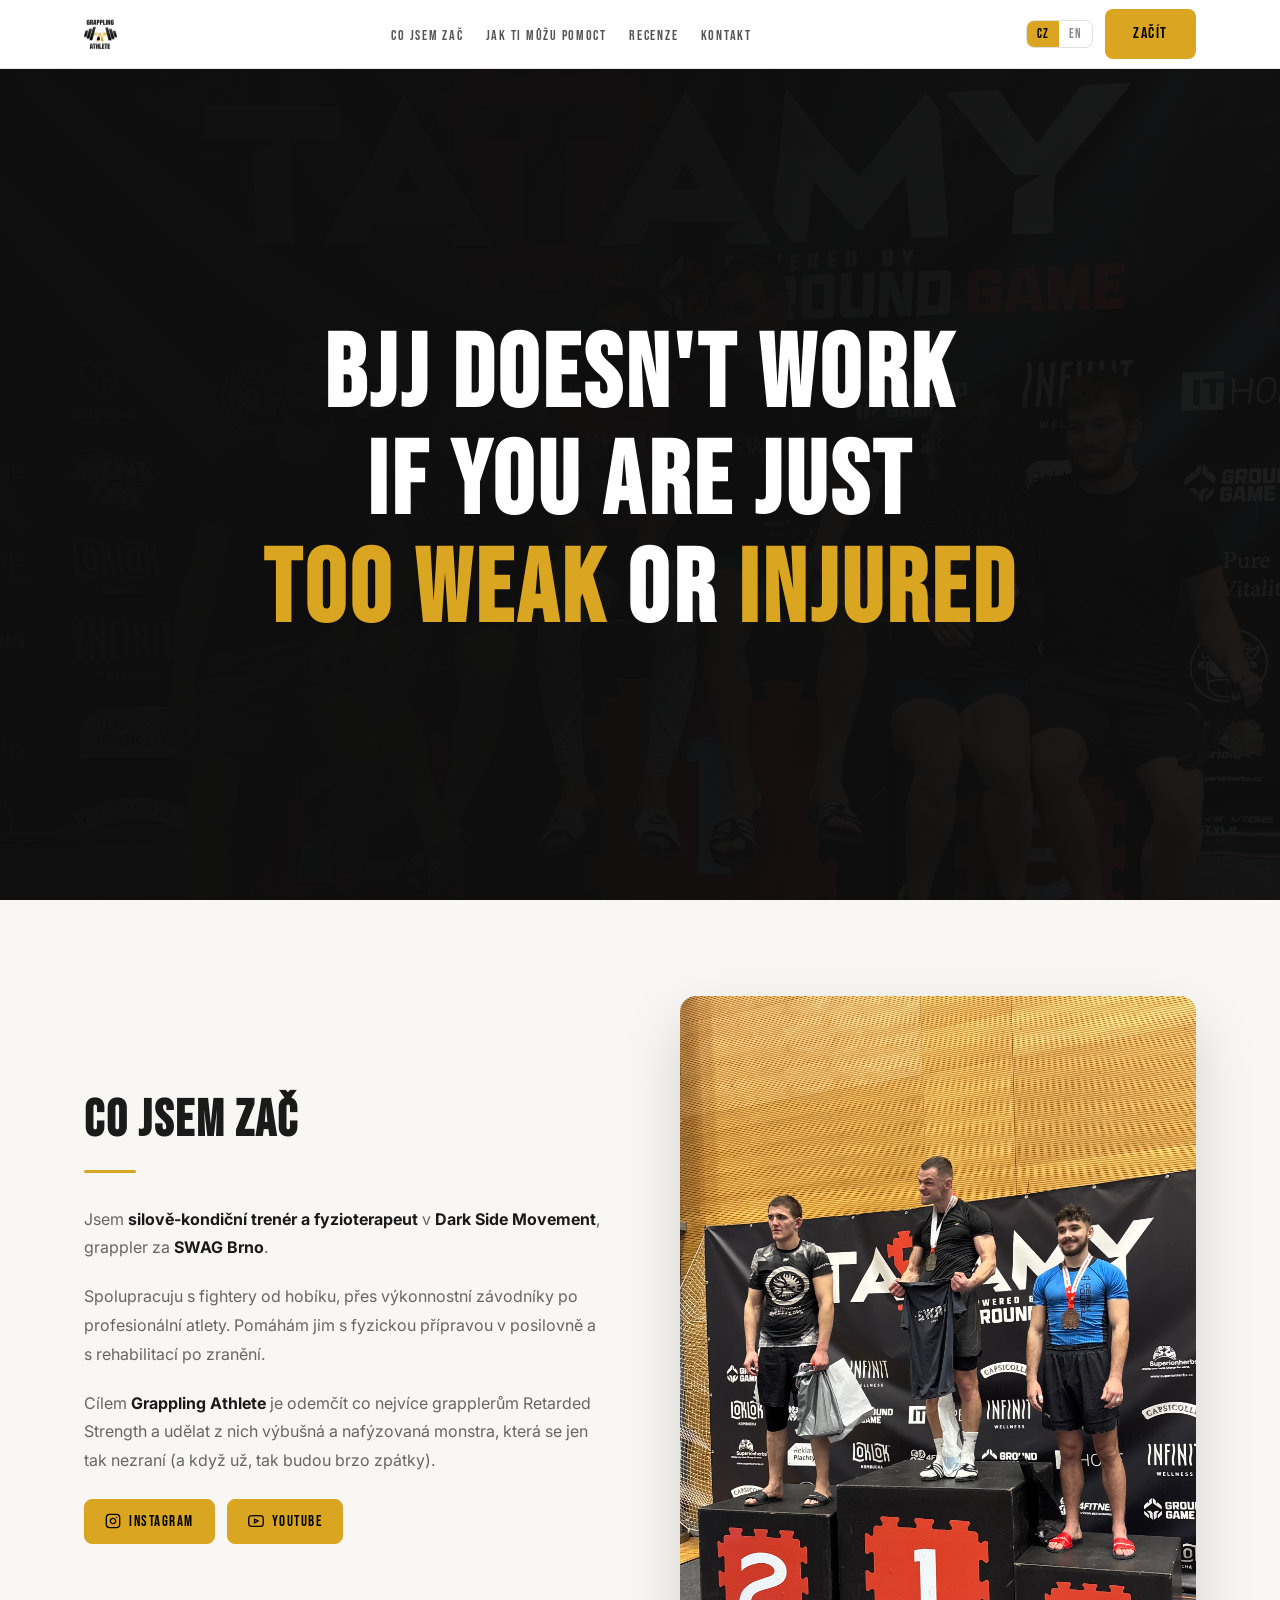
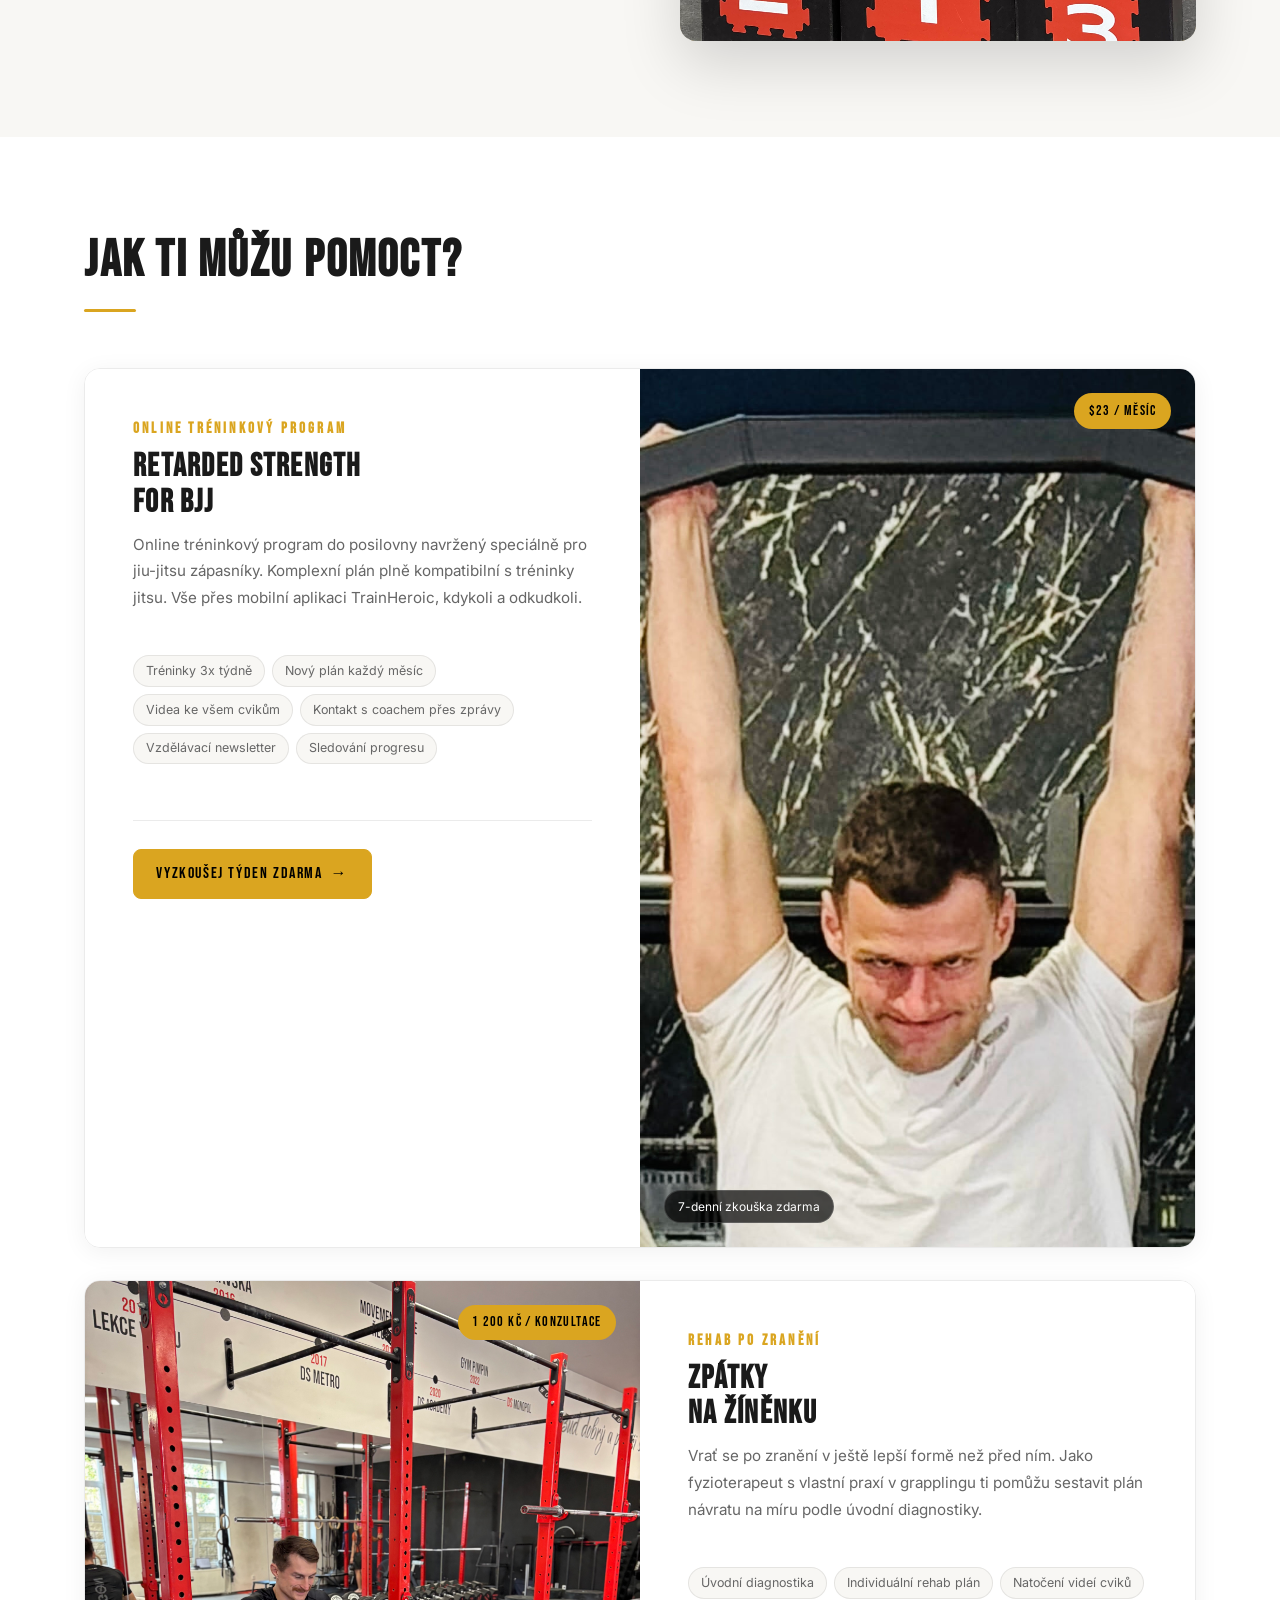
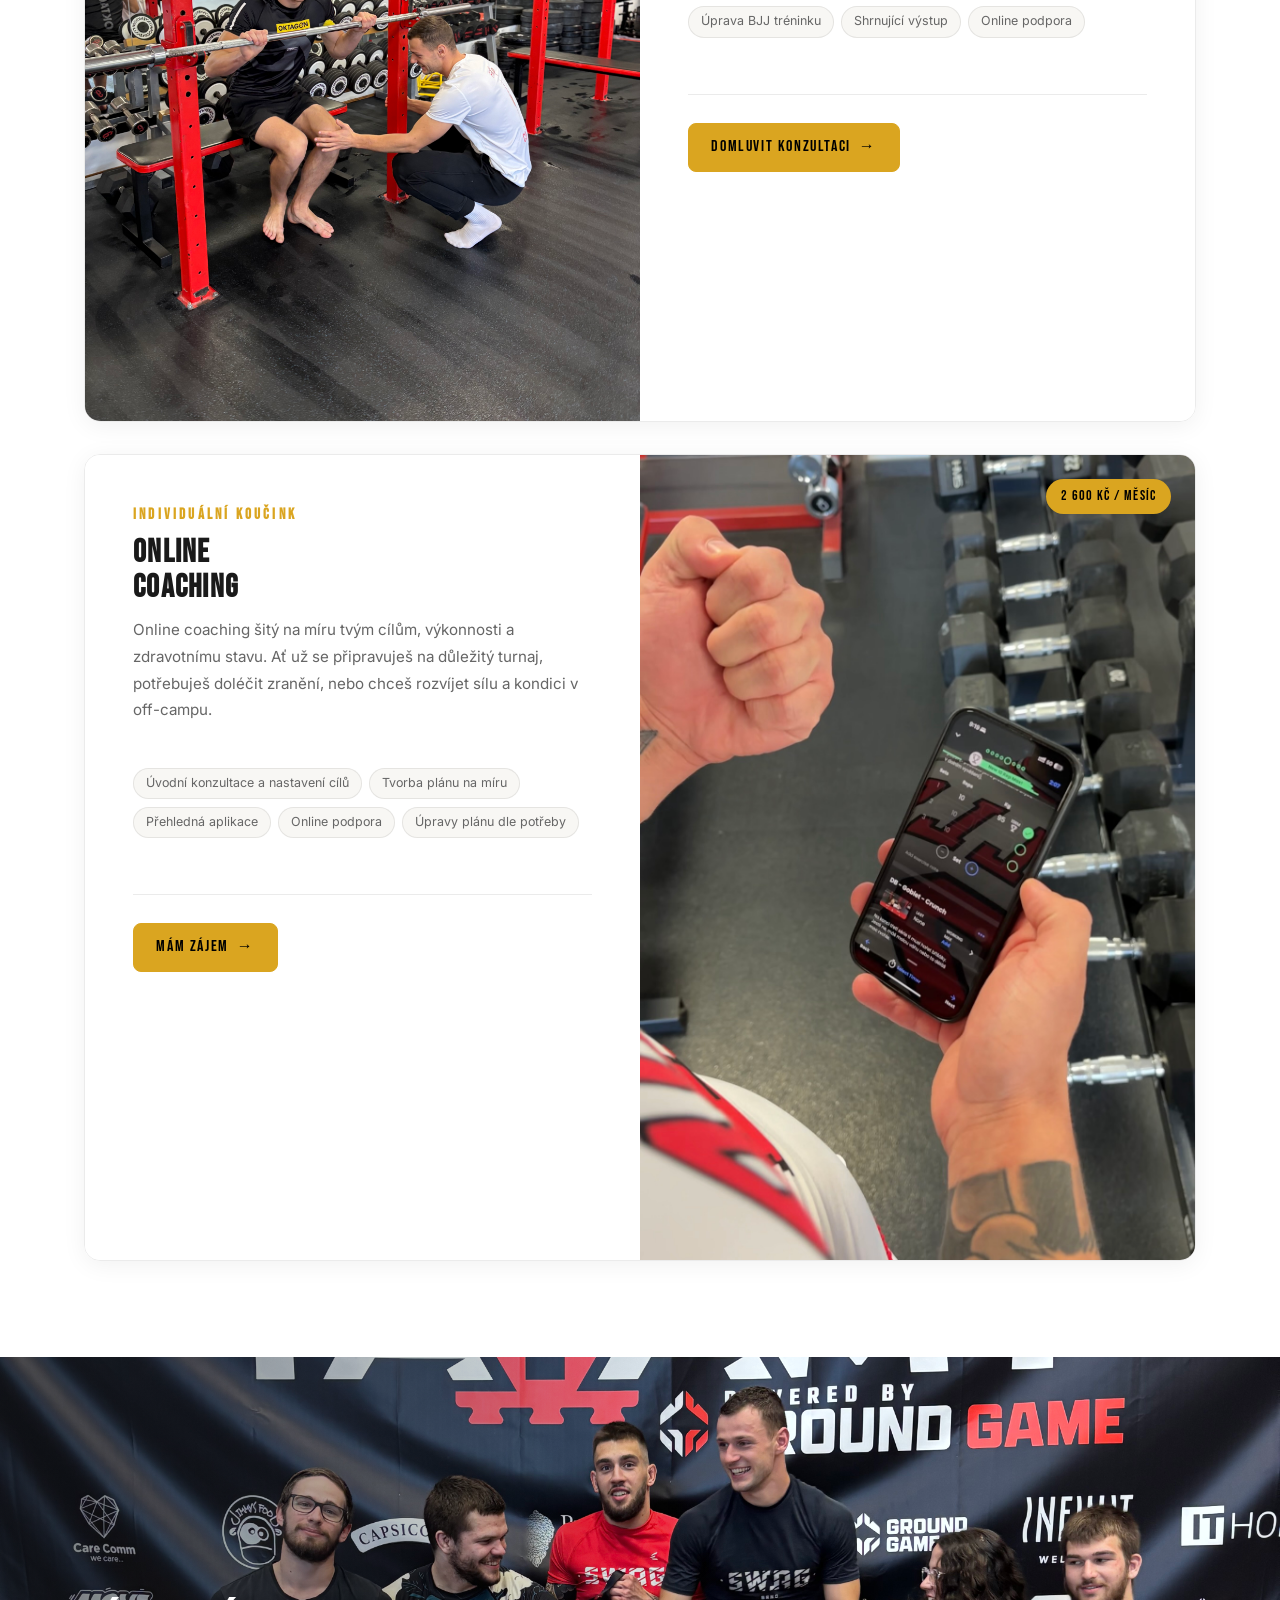
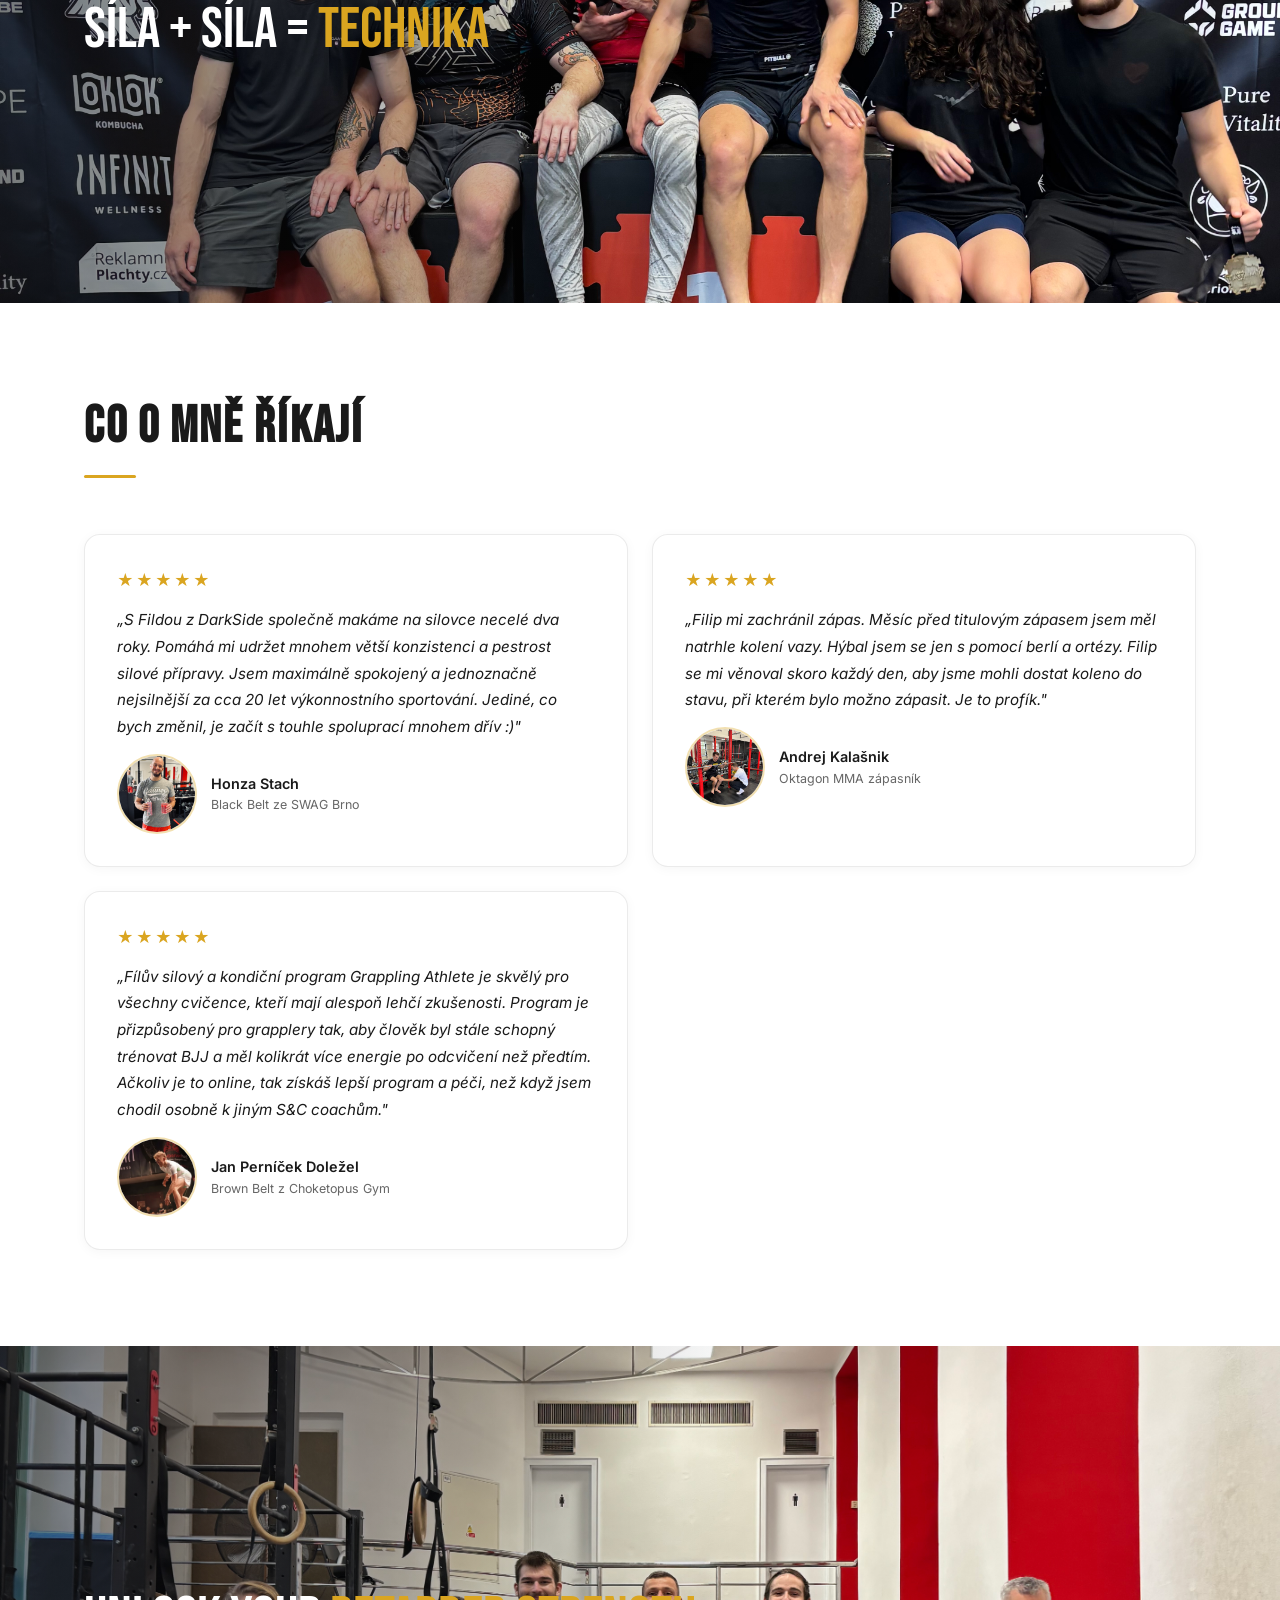
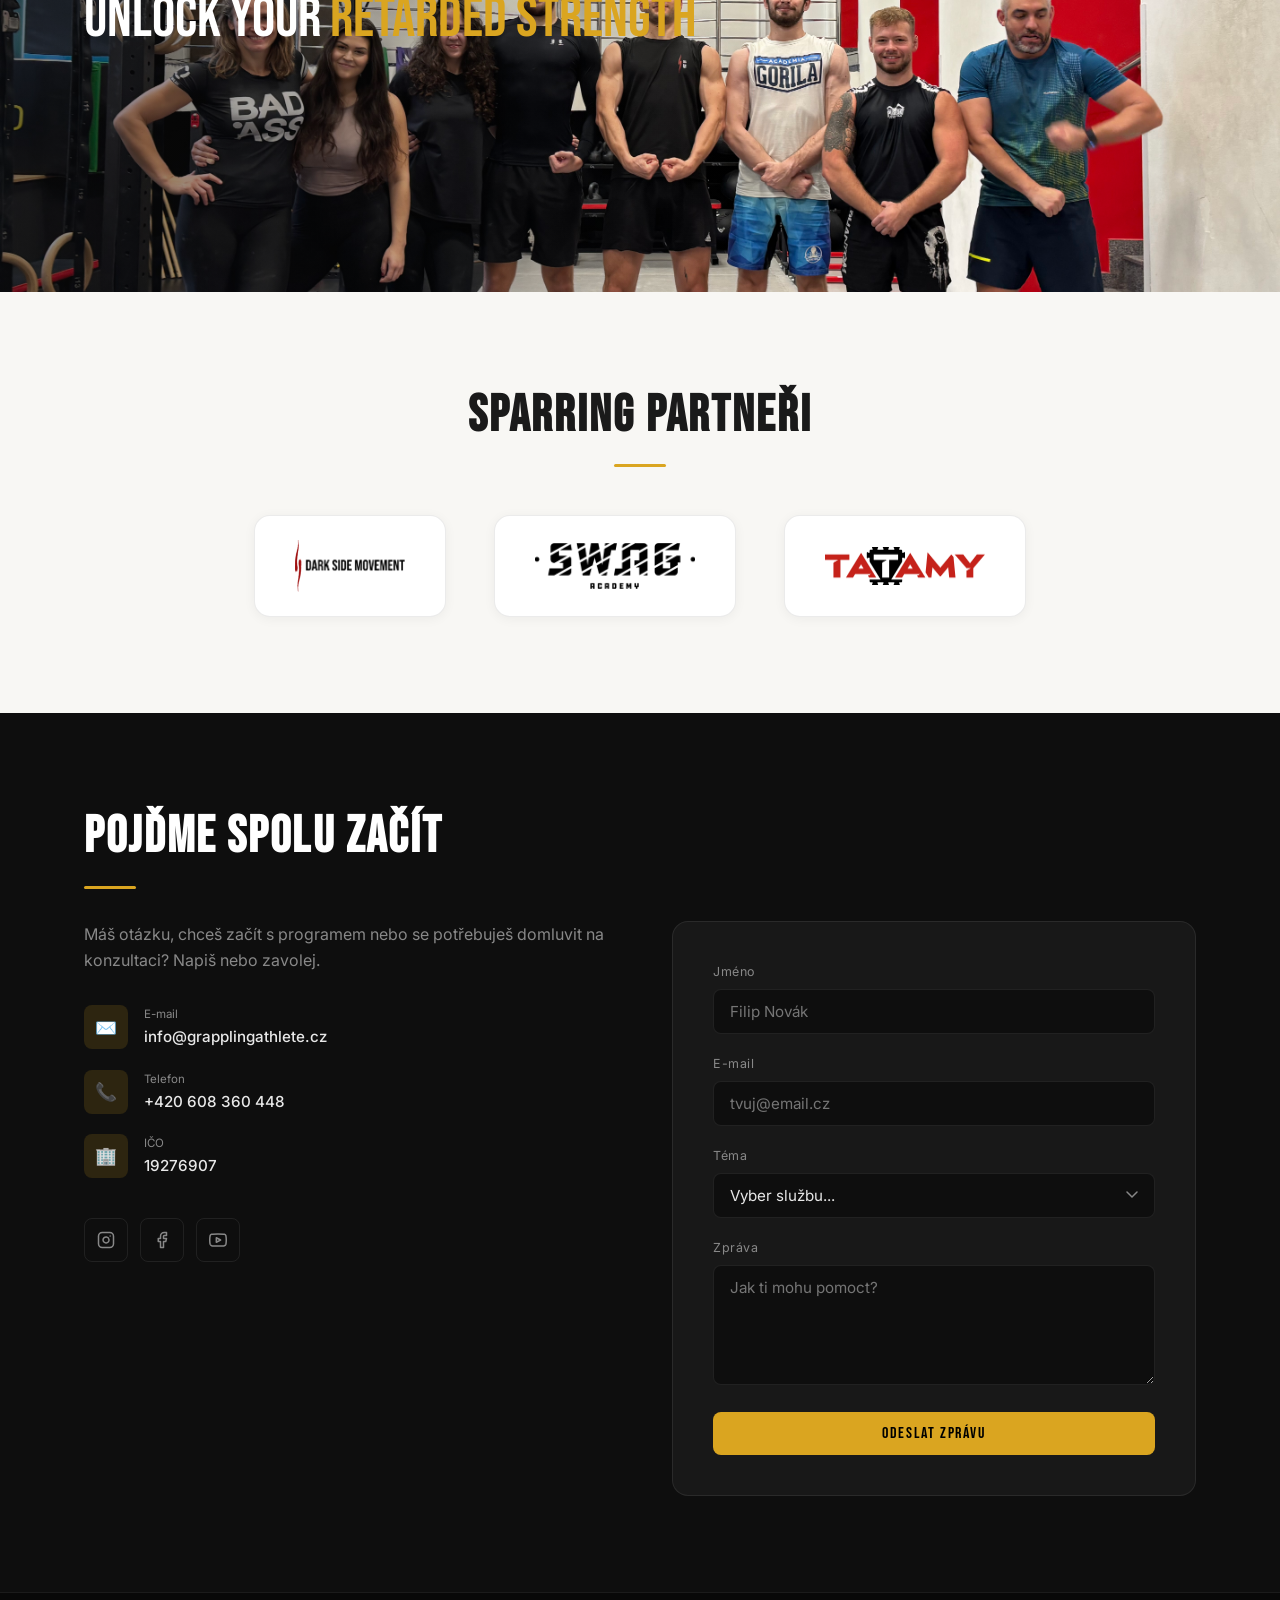
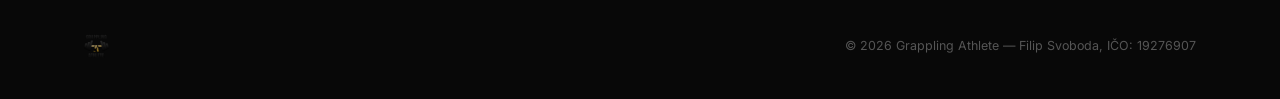
==== commit fa6a6d6b: "Getting close to the final version" ====
--- a/index.html
+++ b/index.html
@@ -20,27 +20,10 @@
           <span class="cs">Co jsem zač</span>
           <span class="en">About me</span>
         </a></li>
-        <li class="nav__dropdown">
-          <a href="#sluzby">
-            <span class="cs">Služby</span>
-            <span class="en">Services</span>
-          </a>
-          <ul class="nav__dropdown-menu">
-            <li><a href="#sluzba-rs4bjj">
-              <span class="menu-icon">💪</span>
-              Retarded Strength for BJJ
-            </a></li>
-            <li><a href="#sluzba-rehab">
-              <span class="menu-icon">🩹</span>
-              <span class="cs">Zpátky na žíněnku</span>
-              <span class="en">Back on the Mat</span>
-            </a></li>
-            <li><a href="#sluzba-coaching">
-              <span class="menu-icon">🎯</span>
-              Online Coaching
-            </a></li>
-          </ul>
-        </li>
+        <li><a href="#sluzby">
+          <span class="cs">Jak ti můžu pomoct</span>
+          <span class="en">What Do I Offer</span>
+        </a></li>
         <li><a href="#recenze">
           <span class="cs">Recenze</span>
           <span class="en">Reviews</span>
@@ -102,13 +85,6 @@
             <span class="cs">Cílem <strong>Grappling Athlete</strong> je odemčít co nejvíce grapplerům Retarded Strength a udělat z nich výbušná a nafýzovaná monstra, která se jen tak nezraní (a když už, tak budou brzo zpátky).</span>
             <span class="en">The goal of <strong>Grappling Athlete</strong> is to unlock Retarded Strength for as many grapplers as possible — turning them into explosive, jacked monsters that don't get injured easily (and when they do, they'll be back fast).</span>
           </p>
-          <div class="about__badges">
-            <span class="badge"><span class="cs">Fyzioterapeut</span><span class="en">Physiotherapist</span></span>
-            <span class="badge"><span class="cs">S&amp;C trenér</span><span class="en">S&amp;C Coach</span></span>
-            <span class="badge">BJJ Blue Belt</span>
-            <span class="badge">Dark Side Movement</span>
-            <span class="badge">SWAG Brno</span>
-          </div>
           <div class="about__social">
             <a href="https://www.instagram.com/fidasvoboda/" target="_blank" rel="noopener" class="about__social-btn">
               <svg width="16" height="16" viewBox="0 0 24 24" fill="none" stroke="currentColor" stroke-width="2" stroke-linecap="round" stroke-linejoin="round"><rect x="2" y="2" width="20" height="20" rx="5"/><path d="M16 11.37A4 4 0 1 1 12.63 8 4 4 0 0 1 16 11.37z"/><line x1="17.5" y1="6.5" x2="17.51" y2="6.5"/></svg>
@@ -431,14 +407,11 @@
             <div class="form-group">
               <label for="subject"><span class="cs">Téma</span><span class="en">Subject</span></label>
               <select id="subject">
-                <option value="" disabled selected>
-                  <span class="cs">Vyber službu...</span>
-                  <span class="en">Select a service...</span>
-                </option>
-                <option value="online-program" data-cs="Retarded Strength for BJJ – online program" data-en="Retarded Strength for BJJ – online program">Retarded Strength for BJJ – online program</option>
-                <option value="coaching"       data-cs="Online Coaching"                           data-en="Online Coaching">Online Coaching</option>
-                <option value="inperson"       data-cs="Osobní trénink"                           data-en="In-person training">Osobní trénink</option>
-                <option value="rehab"          data-cs="Injury rehab – návrat na žíněnku"         data-en="Injury rehab – return to mat">Injury rehab – návrat na žíněnku</option>
+                <option value="" disabled selected>Vyber službu...</option>
+                <option value="coaching"      data-cs="Online Coaching"                              data-en="Online Coaching">Online Coaching</option>
+                <option value="rehab"         data-cs="Rehab po zranění"                             data-en="Injury rehab">Rehab po zranění</option>
+                <option value="program"       data-cs="Tréninkový program Retarded Strength"         data-en="Retarded Strength training program">Tréninkový program Retarded Strength</option>
+                <option value="other"         data-cs="Jiný dotaz"                                   data-en="Other question">Jiný dotaz</option>
               </select>
             </div>
             <div class="form-group">
@@ -463,12 +436,8 @@
         <img src="Pictures/Logo.png" alt="Grappling Athlete" />
       </a>
       <p class="footer__copy">
-        &copy; 2025 Grappling Athlete &mdash; Filip Svoboda, IČO: 19276907
+        &copy; 2026 Grappling Athlete &mdash; Filip Svoboda, IČO: 19276907
       </p>
-      <nav class="footer__links">
-        <a href="#sluzby"><span class="cs">Program</span><span class="en">Program</span></a>
-        <a href="#kontakt"><span class="cs">Kontakt</span><span class="en">Contact</span></a>
-      </nav>
     </div>
   </footer>
 
@@ -504,18 +473,8 @@
     const hamburger = document.getElementById('hamburger');
     hamburger.addEventListener('click', () => nav.classList.toggle('nav--open'));
 
-    // Mobile dropdown: toggle inline on tap
-    document.querySelectorAll('.nav__dropdown > a').forEach(link => {
-      link.addEventListener('click', e => {
-        if (nav.classList.contains('nav--open')) {
-          e.preventDefault();
-          link.closest('.nav__dropdown').classList.toggle('is-open');
-        }
-      });
-    });
-
-    // Close nav on regular link click
-    document.querySelectorAll('.nav__links a:not(.nav__dropdown > a)').forEach(link =>
+    // Close nav on link click
+    document.querySelectorAll('.nav__links a').forEach(link =>
       link.addEventListener('click', () => nav.classList.remove('nav--open'))
     );
 
--- a/css/styles.css
+++ b/css/styles.css
@@ -130,7 +130,7 @@
 .nav__links {
   display: flex;
   align-items: center;
-  gap: 2rem;
+  gap: 1.4rem;
 }
 .nav__links a {
   font-family: 'Bebas Neue', sans-serif;
@@ -143,70 +143,6 @@
 .nav__links a.active { color: var(--gold); }
 .nav__right { display: flex; align-items: center; gap: 0.75rem; }
 
-/* Nav dropdown */
-.nav__dropdown { position: relative; }
-.nav__dropdown > a {
-  display: flex;
-  align-items: center;
-  gap: 0.3rem;
-  cursor: pointer;
-}
-.nav__dropdown > a::after {
-  content: '';
-  width: 0; height: 0;
-  border-left: 4px solid transparent;
-  border-right: 4px solid transparent;
-  border-top: 4px solid currentColor;
-  margin-top: 1px;
-  transition: transform var(--transition);
-}
-.nav__dropdown:hover > a::after { transform: rotate(180deg); }
-.nav__dropdown-menu {
-  position: absolute;
-  top: calc(100% + 12px);
-  left: 50%;
-  transform: translateX(-50%);
-  background: #1a1a1a;
-  border: 1px solid var(--dark-border);
-  border-radius: var(--radius);
-  min-width: 240px;
-  padding: 0.5rem;
-  opacity: 0;
-  pointer-events: none;
-  transform: translateX(-50%) translateY(-6px);
-  transition: opacity var(--transition), transform var(--transition);
-  z-index: 200;
-  box-shadow: 0 16px 40px rgba(0,0,0,0.5);
-}
-.nav__dropdown:hover .nav__dropdown-menu {
-  opacity: 1;
-  pointer-events: auto;
-  transform: translateX(-50%) translateY(0);
-}
-.nav__dropdown-menu li a {
-  display: flex;
-  align-items: center;
-  gap: 0.65rem;
-  padding: 0.65rem 0.85rem;
-  border-radius: 6px;
-  font-size: 0.82rem;
-  color: var(--dark-muted);
-  transition: var(--transition);
-  white-space: nowrap;
-}
-.nav__dropdown-menu li a:hover {
-  background: rgba(218,165,32,0.1);
-  color: var(--gold);
-}
-.nav__dropdown-menu li a .menu-icon {
-  font-size: 1rem;
-  width: 20px;
-  text-align: center;
-  flex-shrink: 0;
-}
-.nav__dropdown-menu li + li {
-  border-top: 1px solid var(--dark-border);
-}
 
 /* Language switcher */
 .lang-toggle {
@@ -916,25 +852,4 @@
   padding: 1rem 0;
   color: #e8e8e8;
 }
-/* Mobile: dropdown opens inline instead of floating */
-.nav.nav--open .nav__dropdown-menu {
-  position: static;
-  transform: none;
-  opacity: 1;
-  pointer-events: auto;
-  background: #161616;
-  border: none;
-  border-radius: 0;
-  box-shadow: none;
-  padding: 0 0 0.5rem 1rem;
-  min-width: unset;
-  display: none;
-}
-.nav.nav--open .nav__dropdown.is-open .nav__dropdown-menu { display: block; }
-.nav.nav--open .nav__dropdown-menu li + li { border-top: none; }
-.nav.nav--open .nav__dropdown-menu li a {
-  padding: 0.6rem 0.5rem;
-  font-size: 1rem;
-  color: var(--dark-muted);
-}
 .nav.nav--open .nav__cta { display: block; margin-left: 0; }
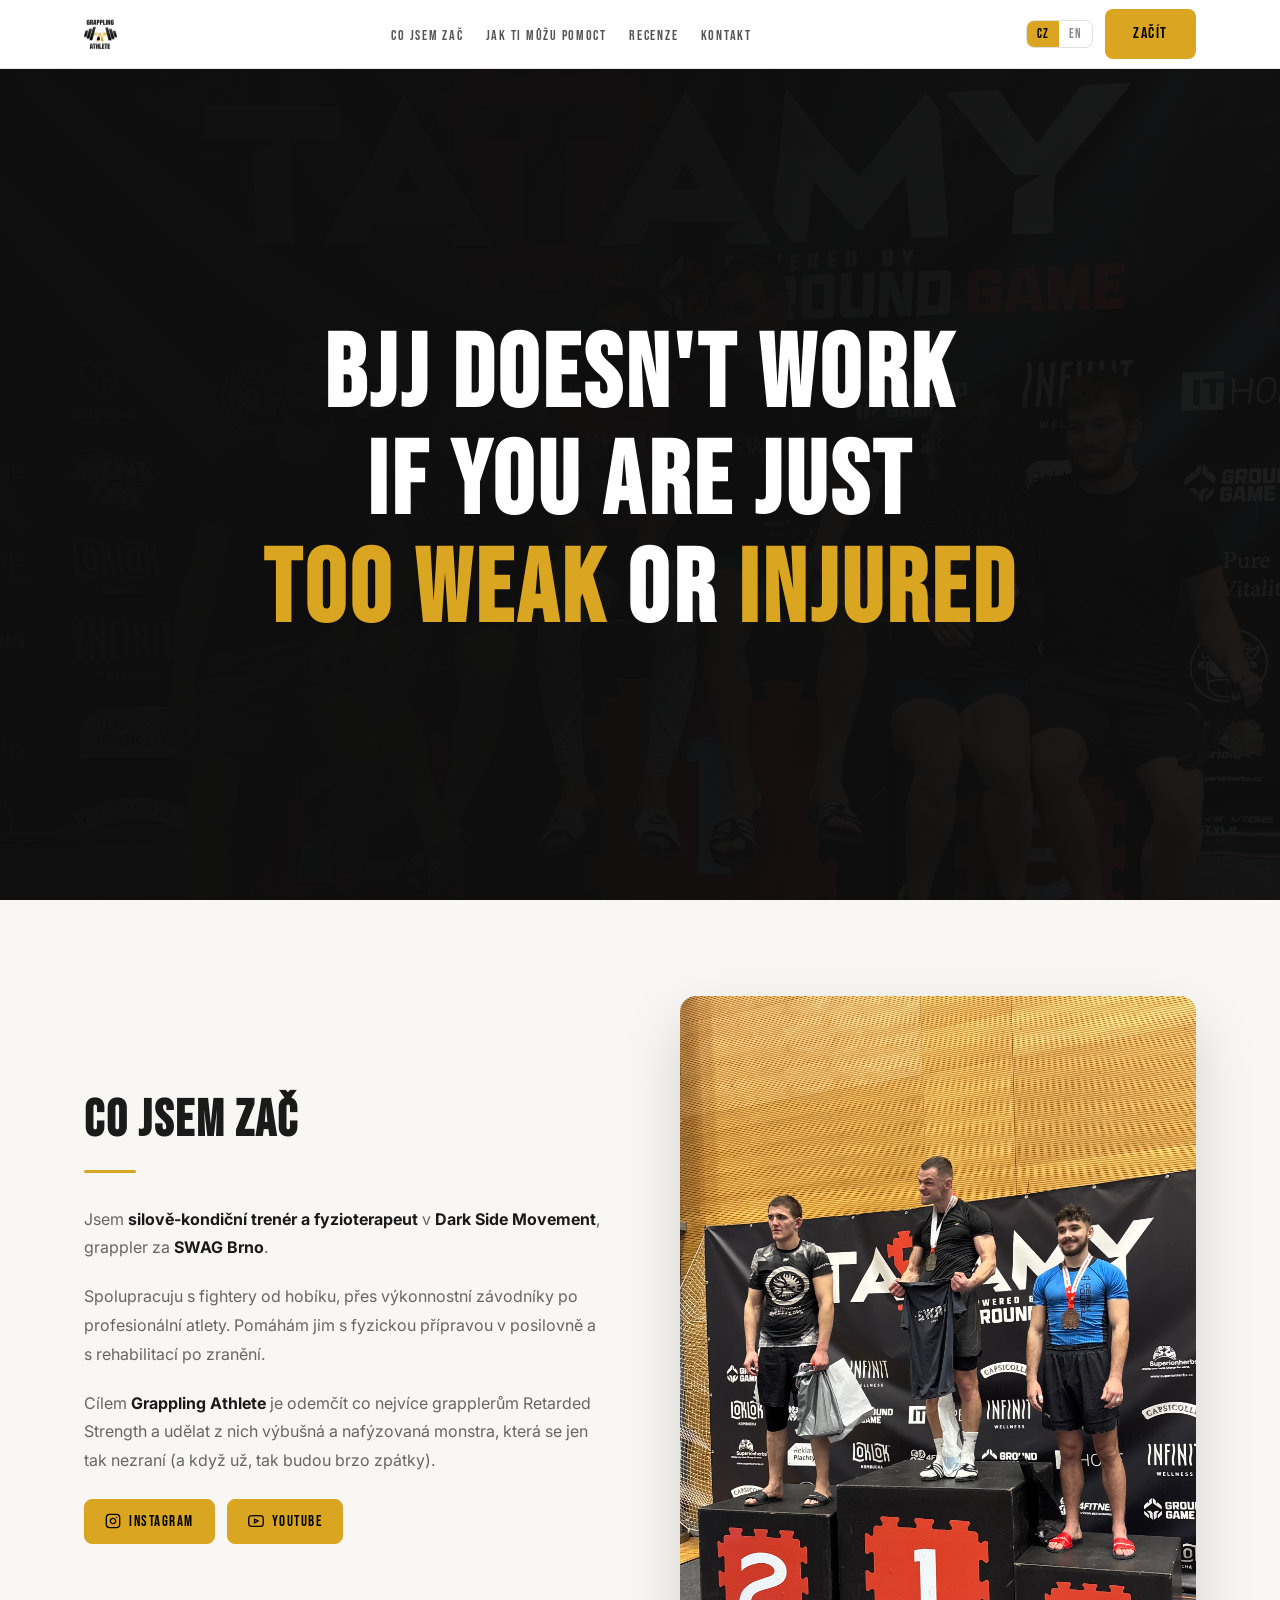
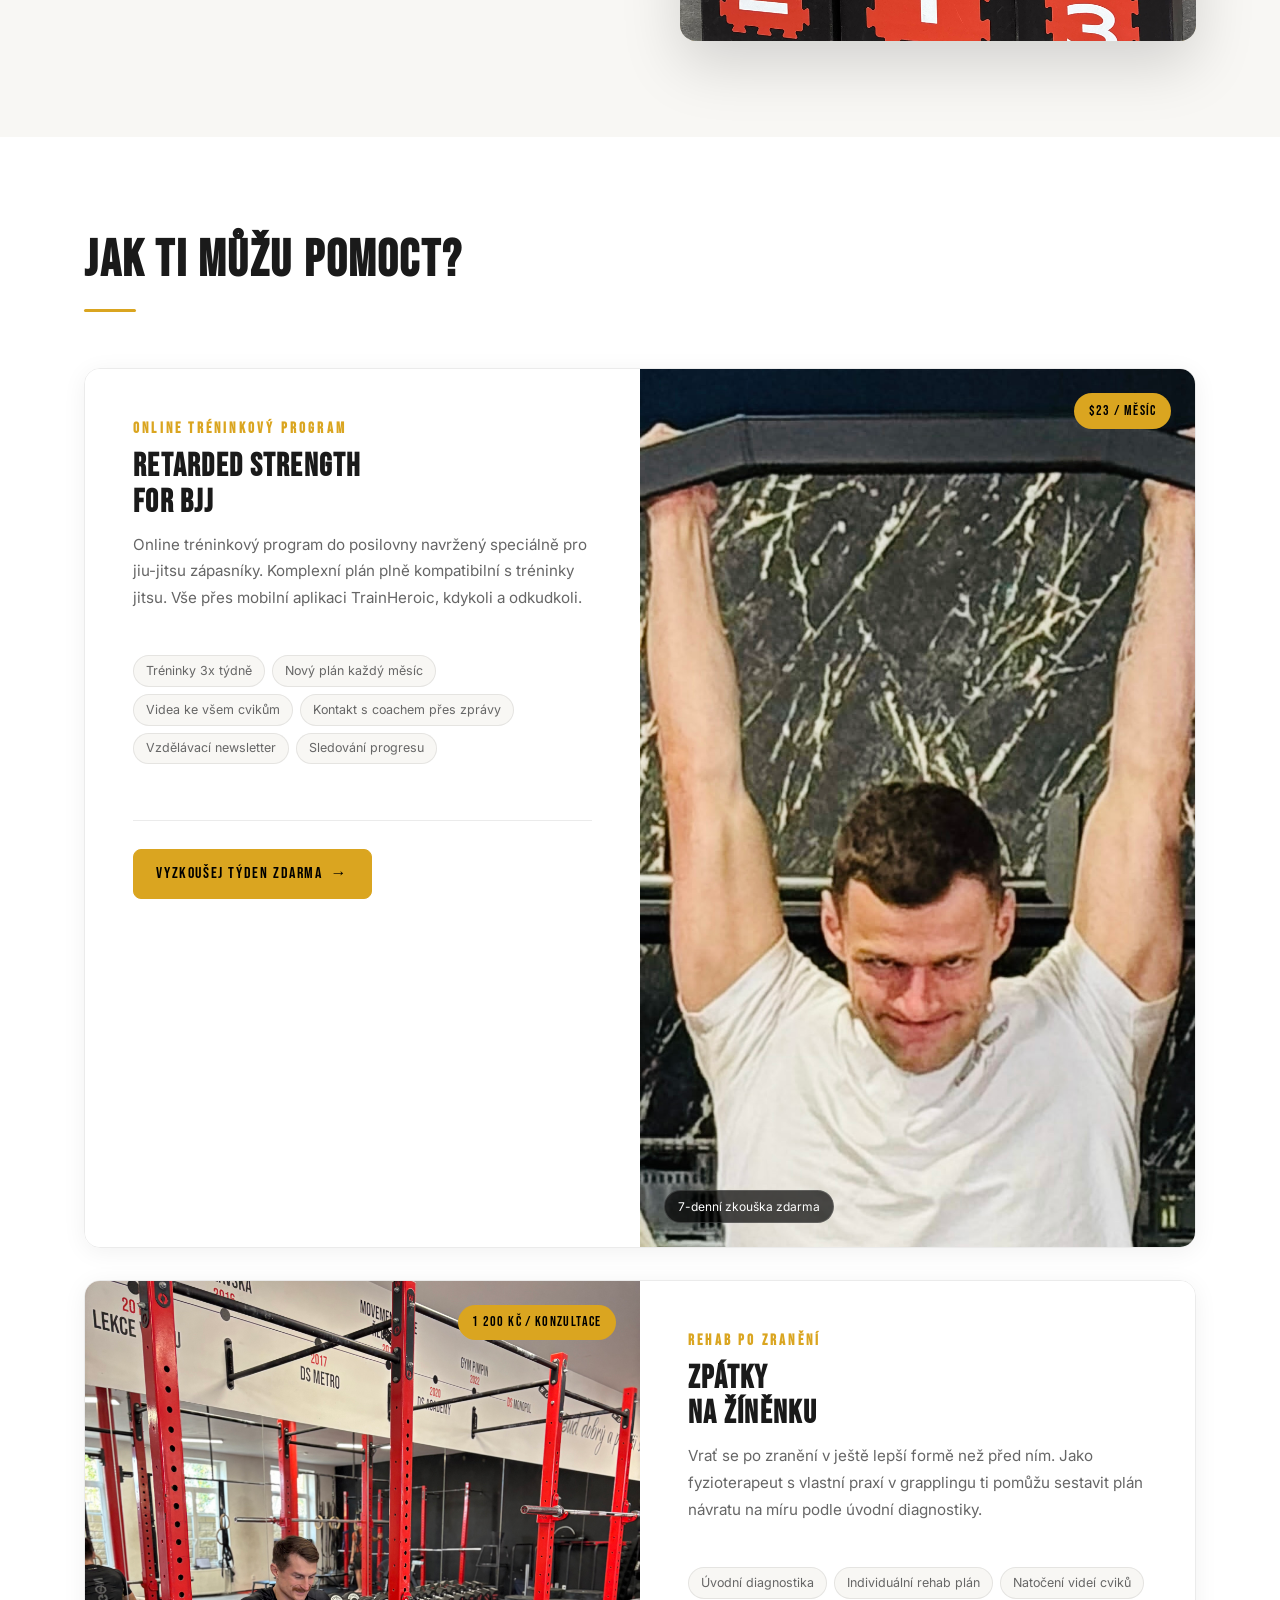
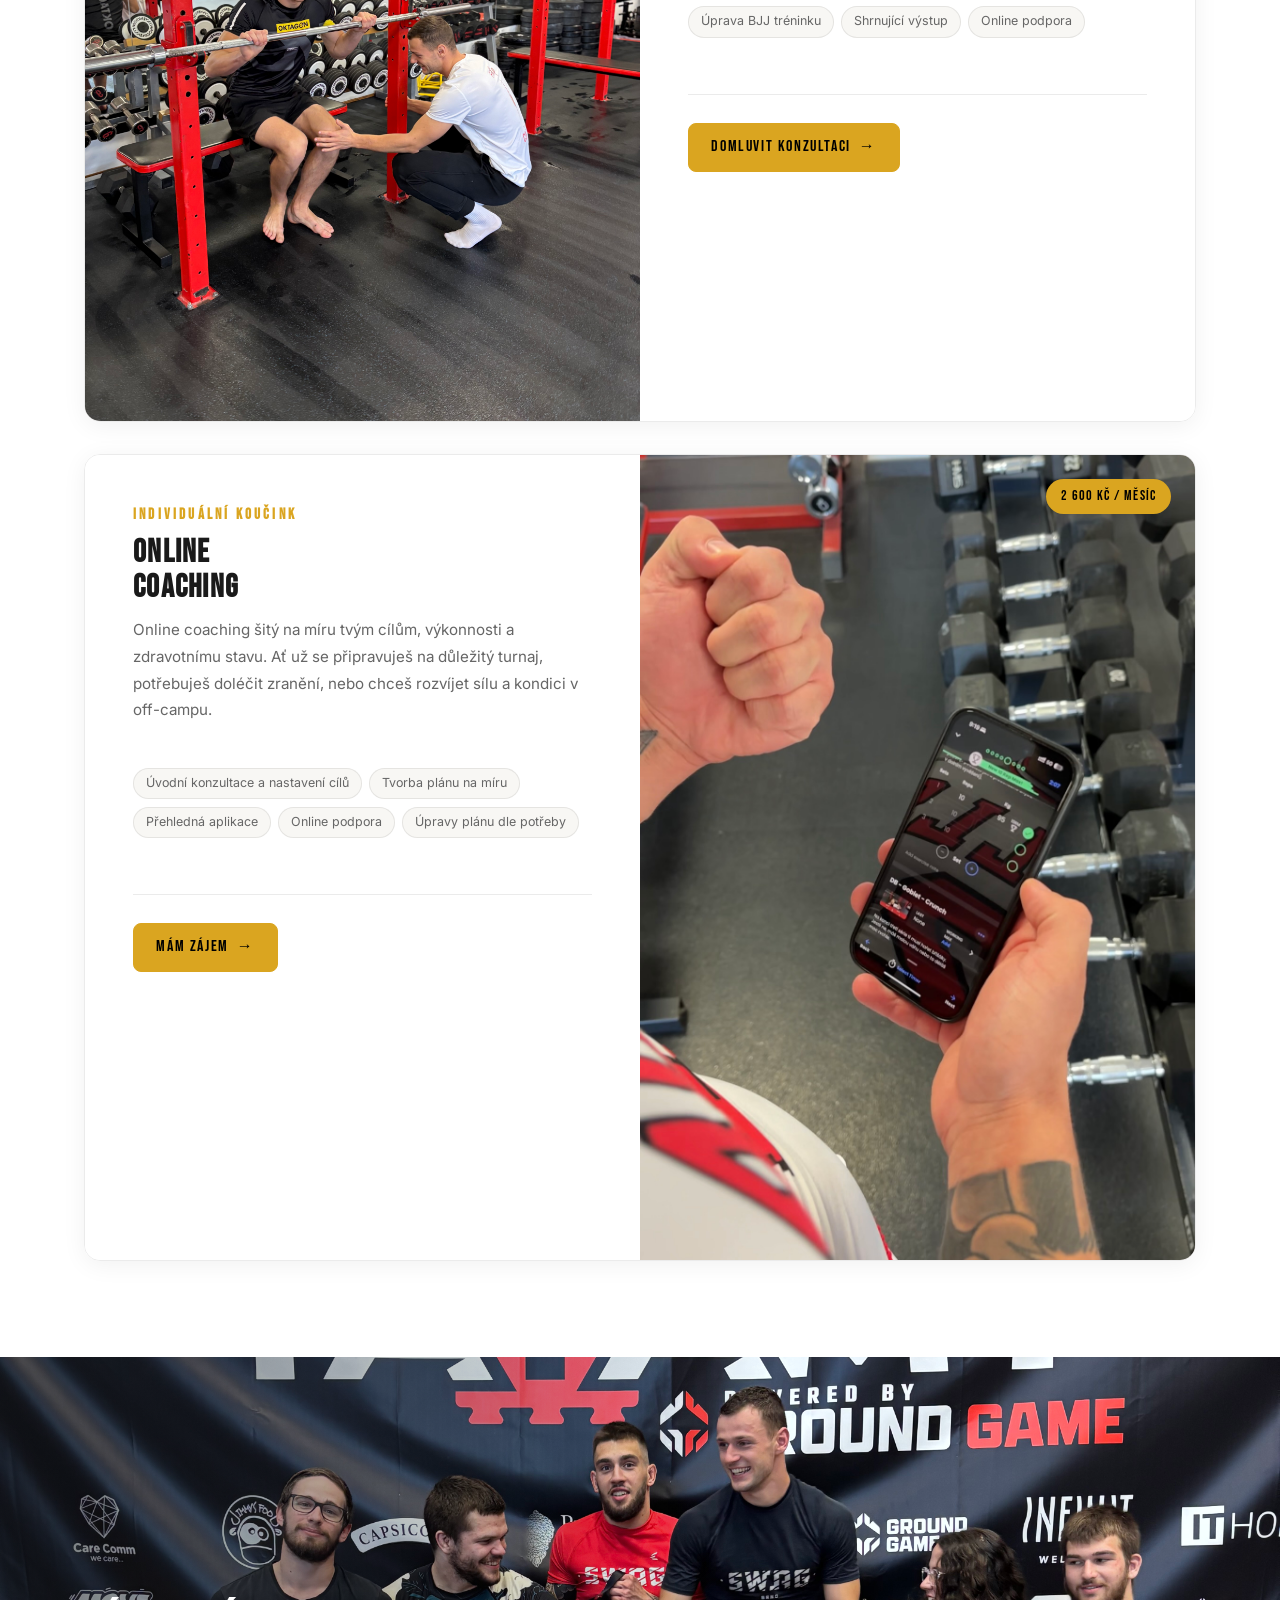
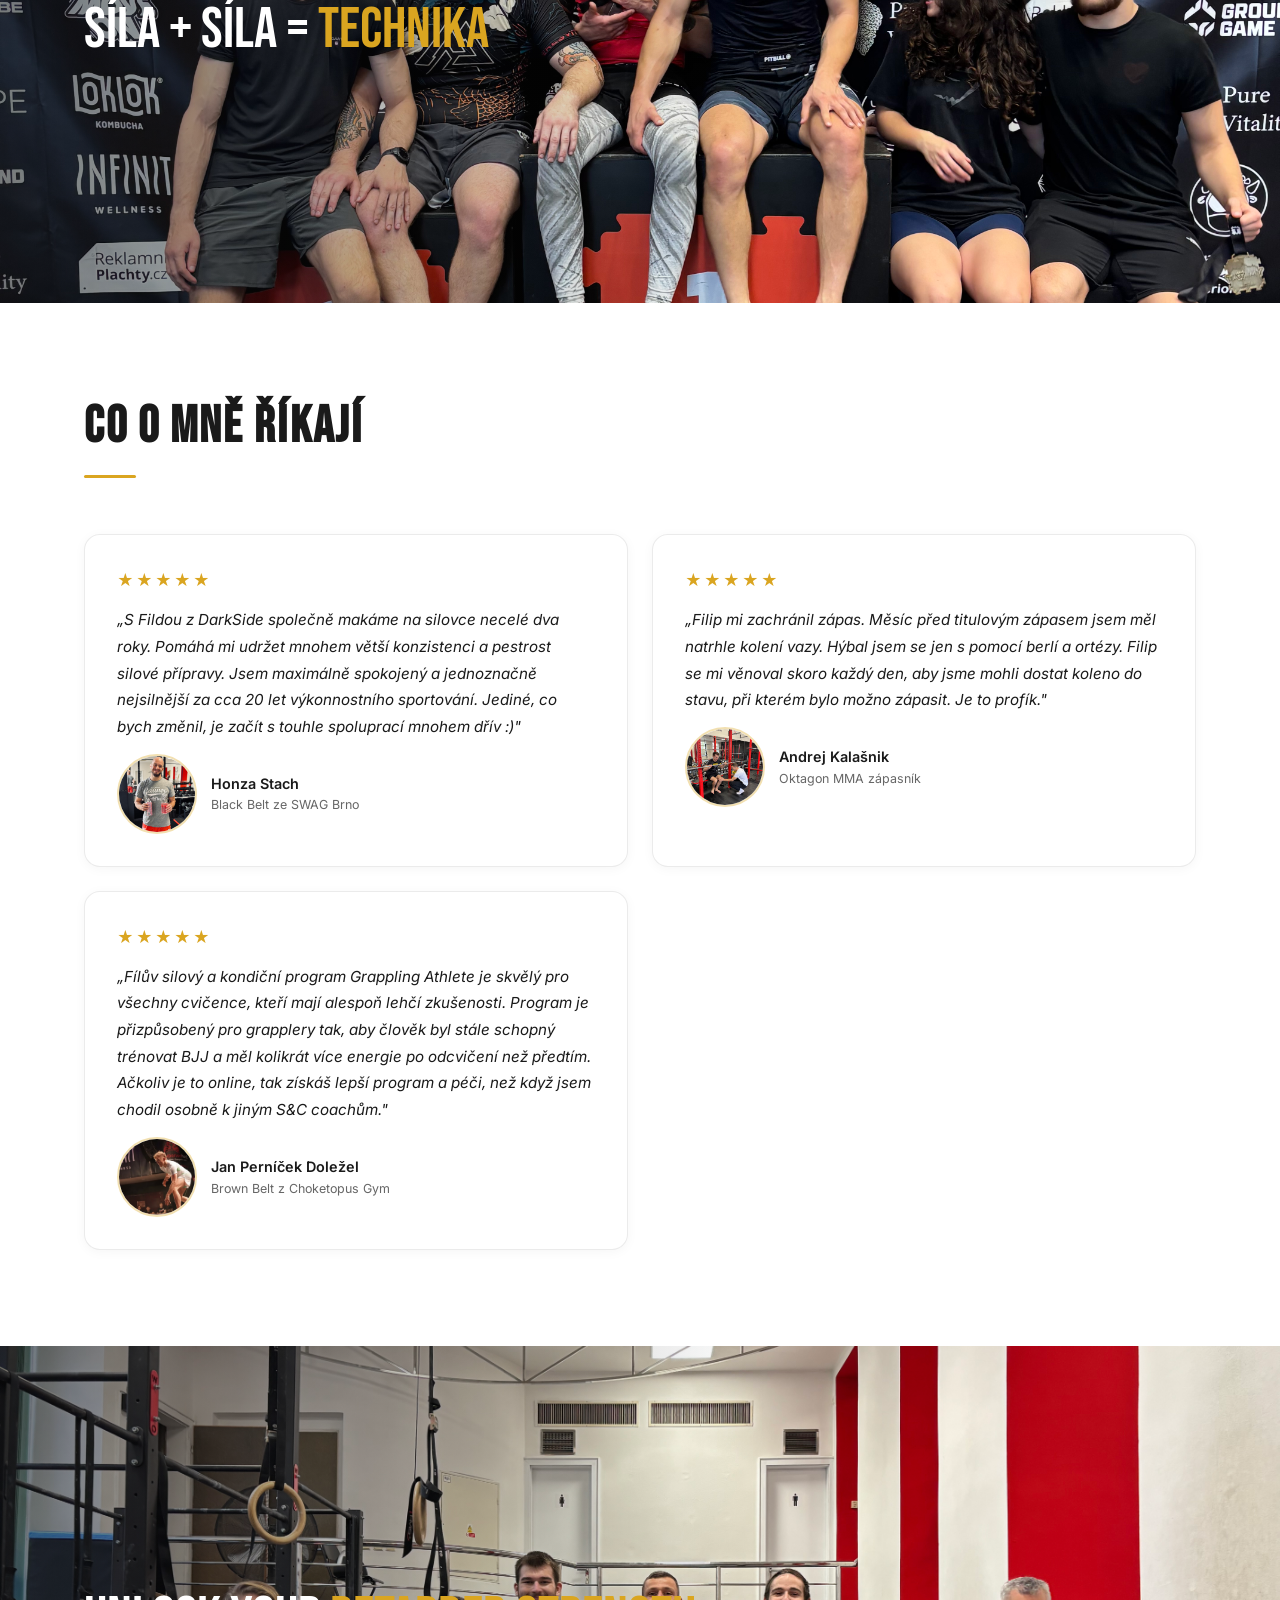
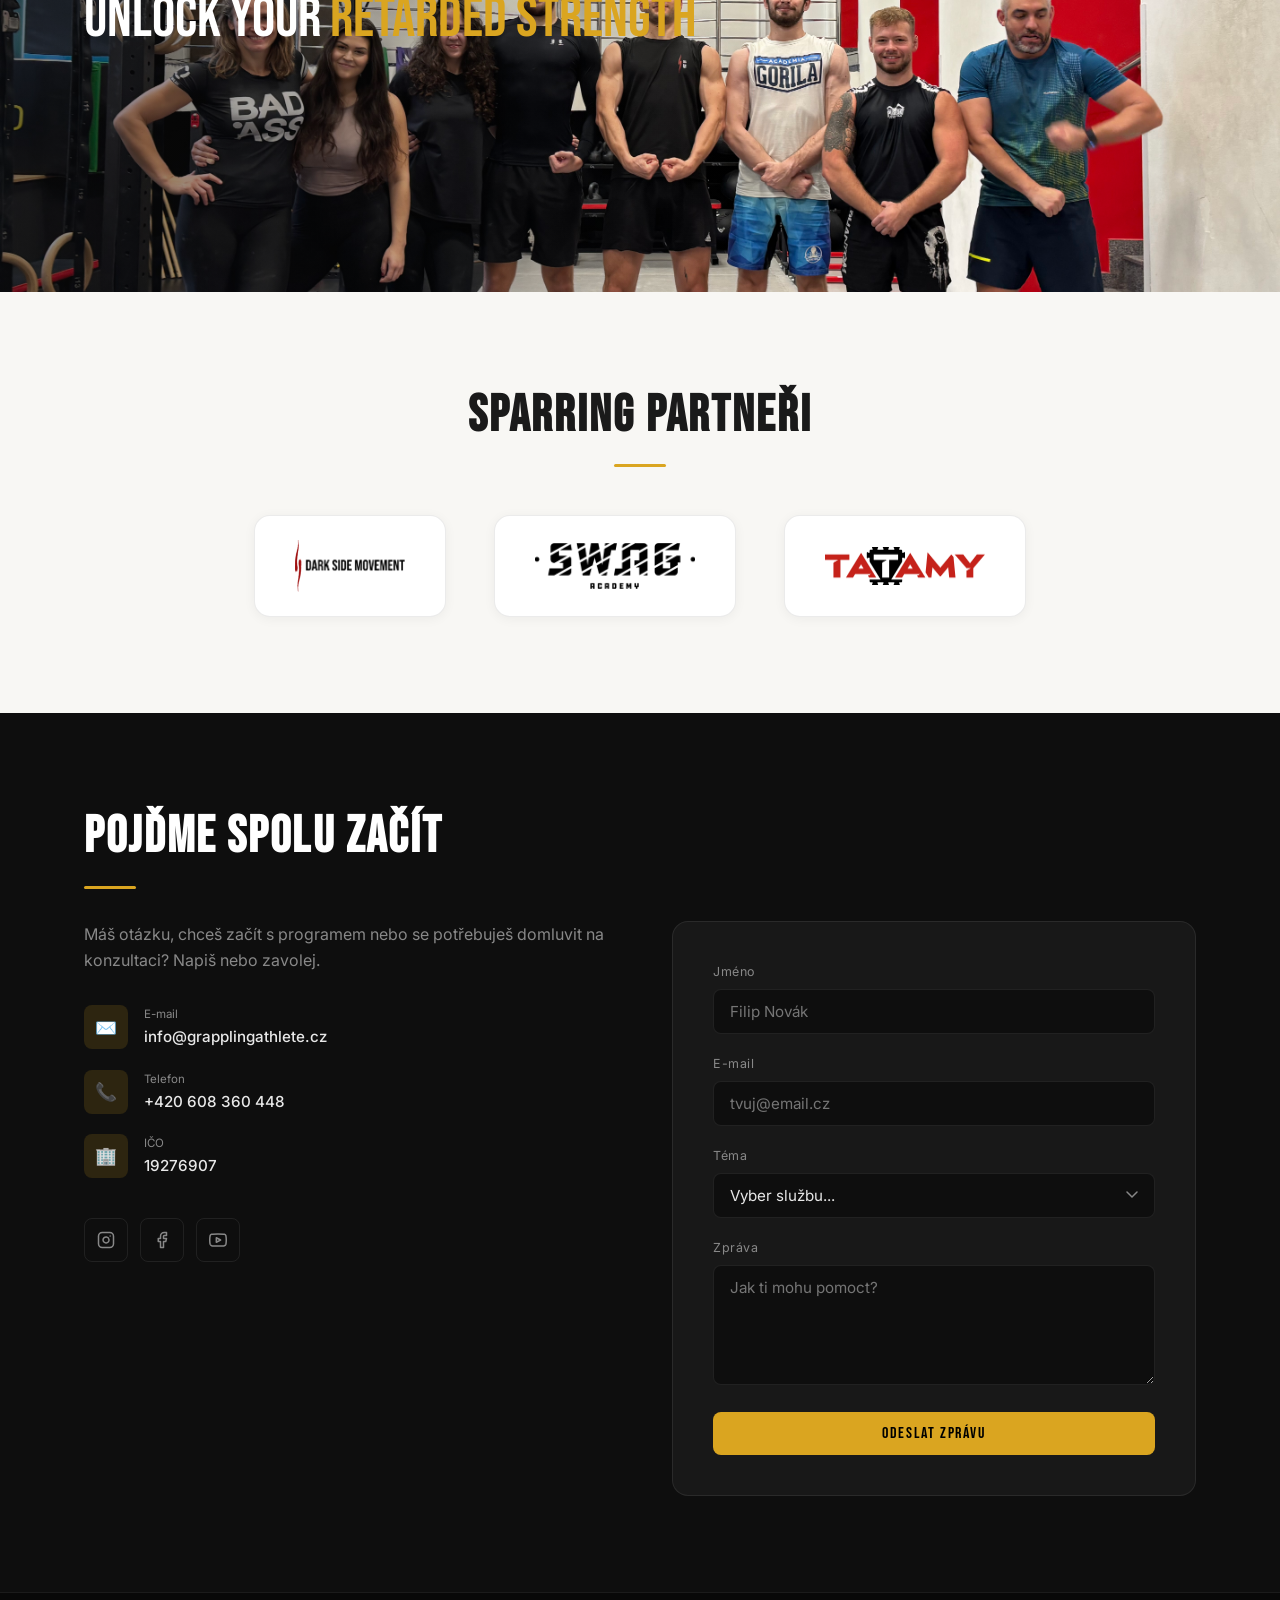
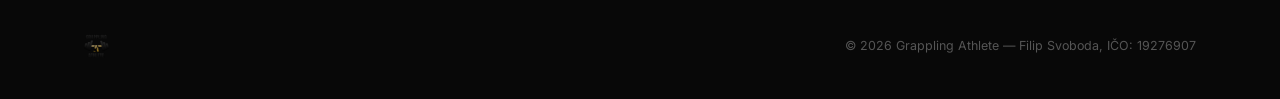
==== commit ad07da36: "Mail Sender and Fav Icon" ====
--- a/index.html
+++ b/index.html
@@ -5,6 +5,7 @@
   <meta name="viewport" content="width=device-width, initial-scale=1.0" />
   <title>Grappling Athlete | Filip Svoboda</title>
   <meta name="description" content="Silově-kondiční trénink a fyzioterapie pro BJJ a grappling atlety. Online program, injury recovery." />
+  <link rel="icon" type="image/png" href="Pictures/Logo.png" />
   <link rel="stylesheet" href="css/styles.css" />
 </head>
 <body>
@@ -395,18 +396,18 @@
         </div>
 
         <div class="contact__form-wrap">
-          <form>
+          <form action="https://formspree.io/f/xredlvzk" method="POST">
             <div class="form-group">
               <label for="name"><span class="cs">Jméno</span><span class="en">Name</span></label>
-              <input type="text" id="name" placeholder="Filip Novák" />
+              <input type="text" id="name" name="name" placeholder="Filip Novák" />
             </div>
             <div class="form-group">
               <label for="email">E-mail</label>
-              <input type="email" id="email" placeholder="tvuj@email.cz" />
+              <input type="email" id="email" name="email" placeholder="tvuj@email.cz" />
             </div>
             <div class="form-group">
               <label for="subject"><span class="cs">Téma</span><span class="en">Subject</span></label>
-              <select id="subject">
+              <select id="subject" name="subject">
                 <option value="" disabled selected>Vyber službu...</option>
                 <option value="coaching"      data-cs="Online Coaching"                              data-en="Online Coaching">Online Coaching</option>
                 <option value="rehab"         data-cs="Rehab po zranění"                             data-en="Injury rehab">Rehab po zranění</option>
@@ -416,7 +417,7 @@
             </div>
             <div class="form-group">
               <label for="message"><span class="cs">Zpráva</span><span class="en">Message</span></label>
-              <textarea id="message" placeholder="Jak ti mohu pomoct?"></textarea>
+              <textarea id="message" name="message" placeholder="Jak ti mohu pomoct?"></textarea>
             </div>
             <button type="submit" class="btn btn-primary" style="width:100%;justify-content:center;">
               <span class="cs">Odeslat zprávu</span>
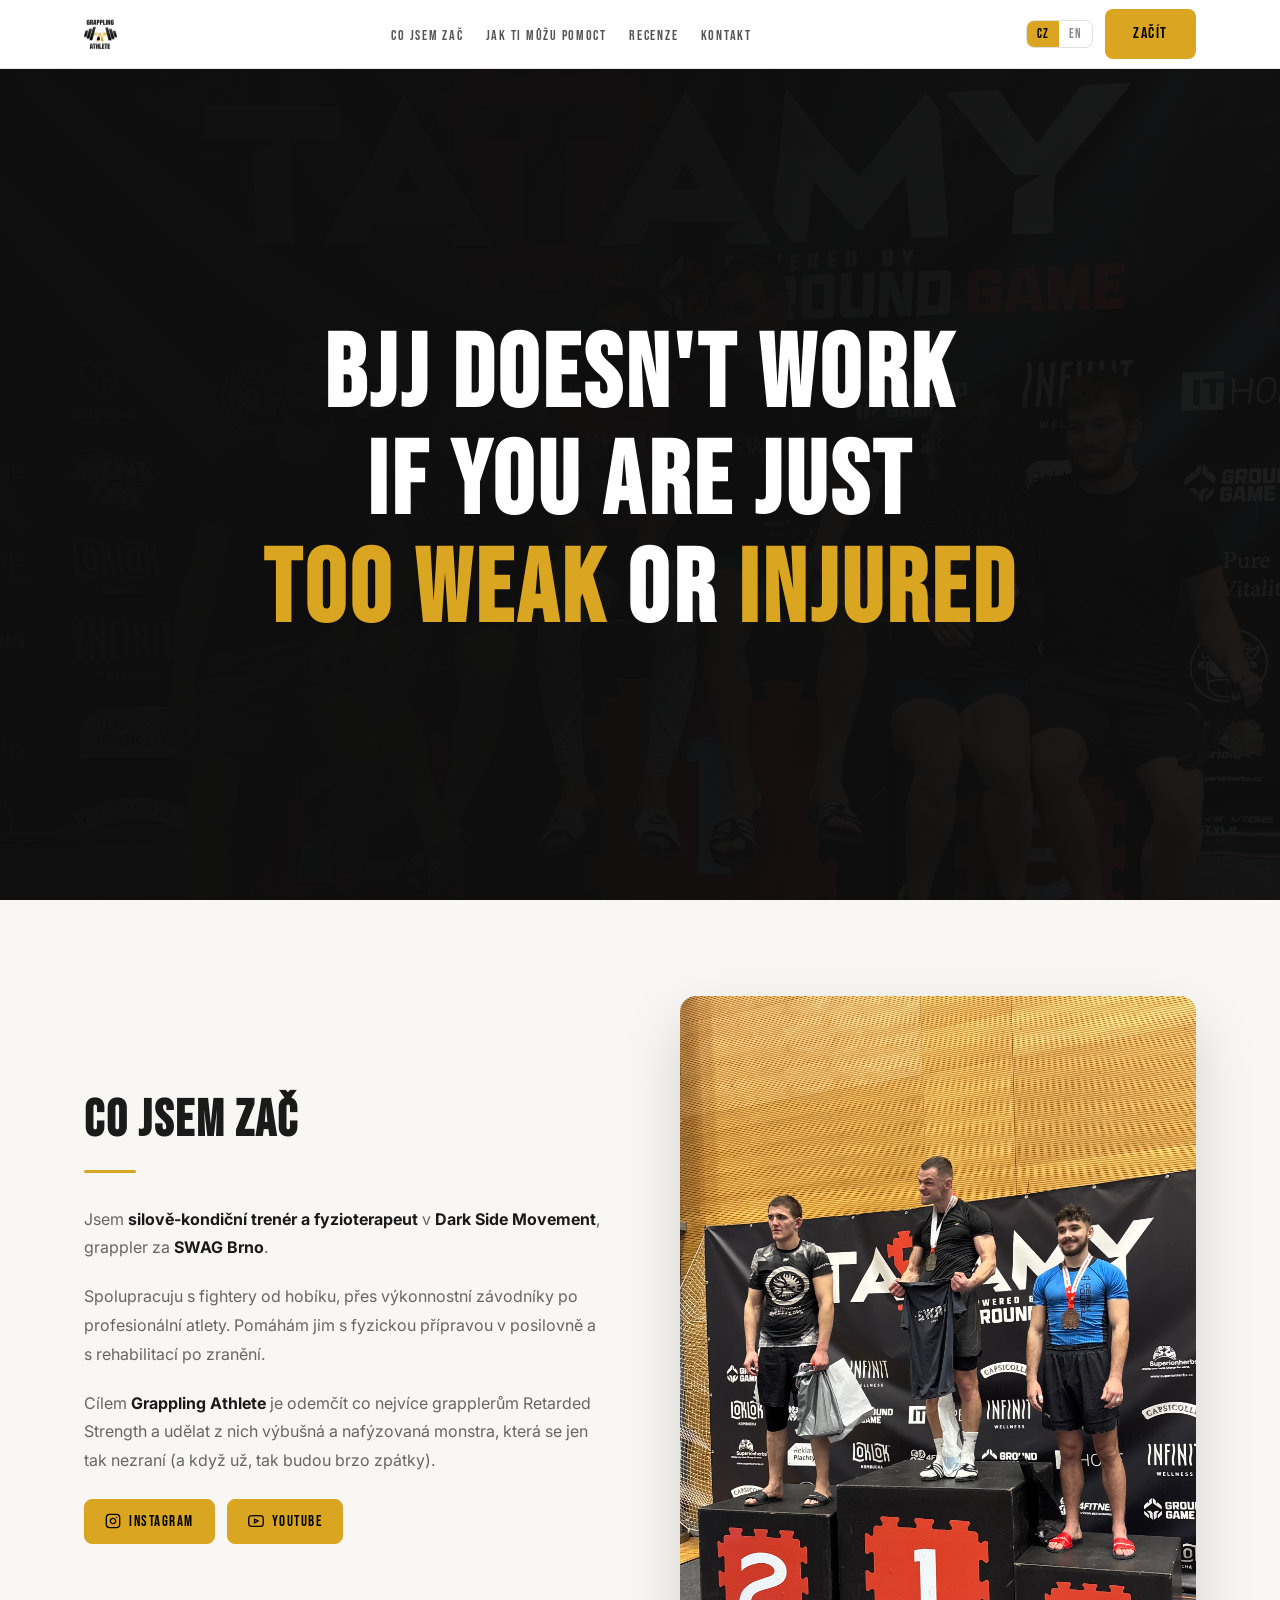
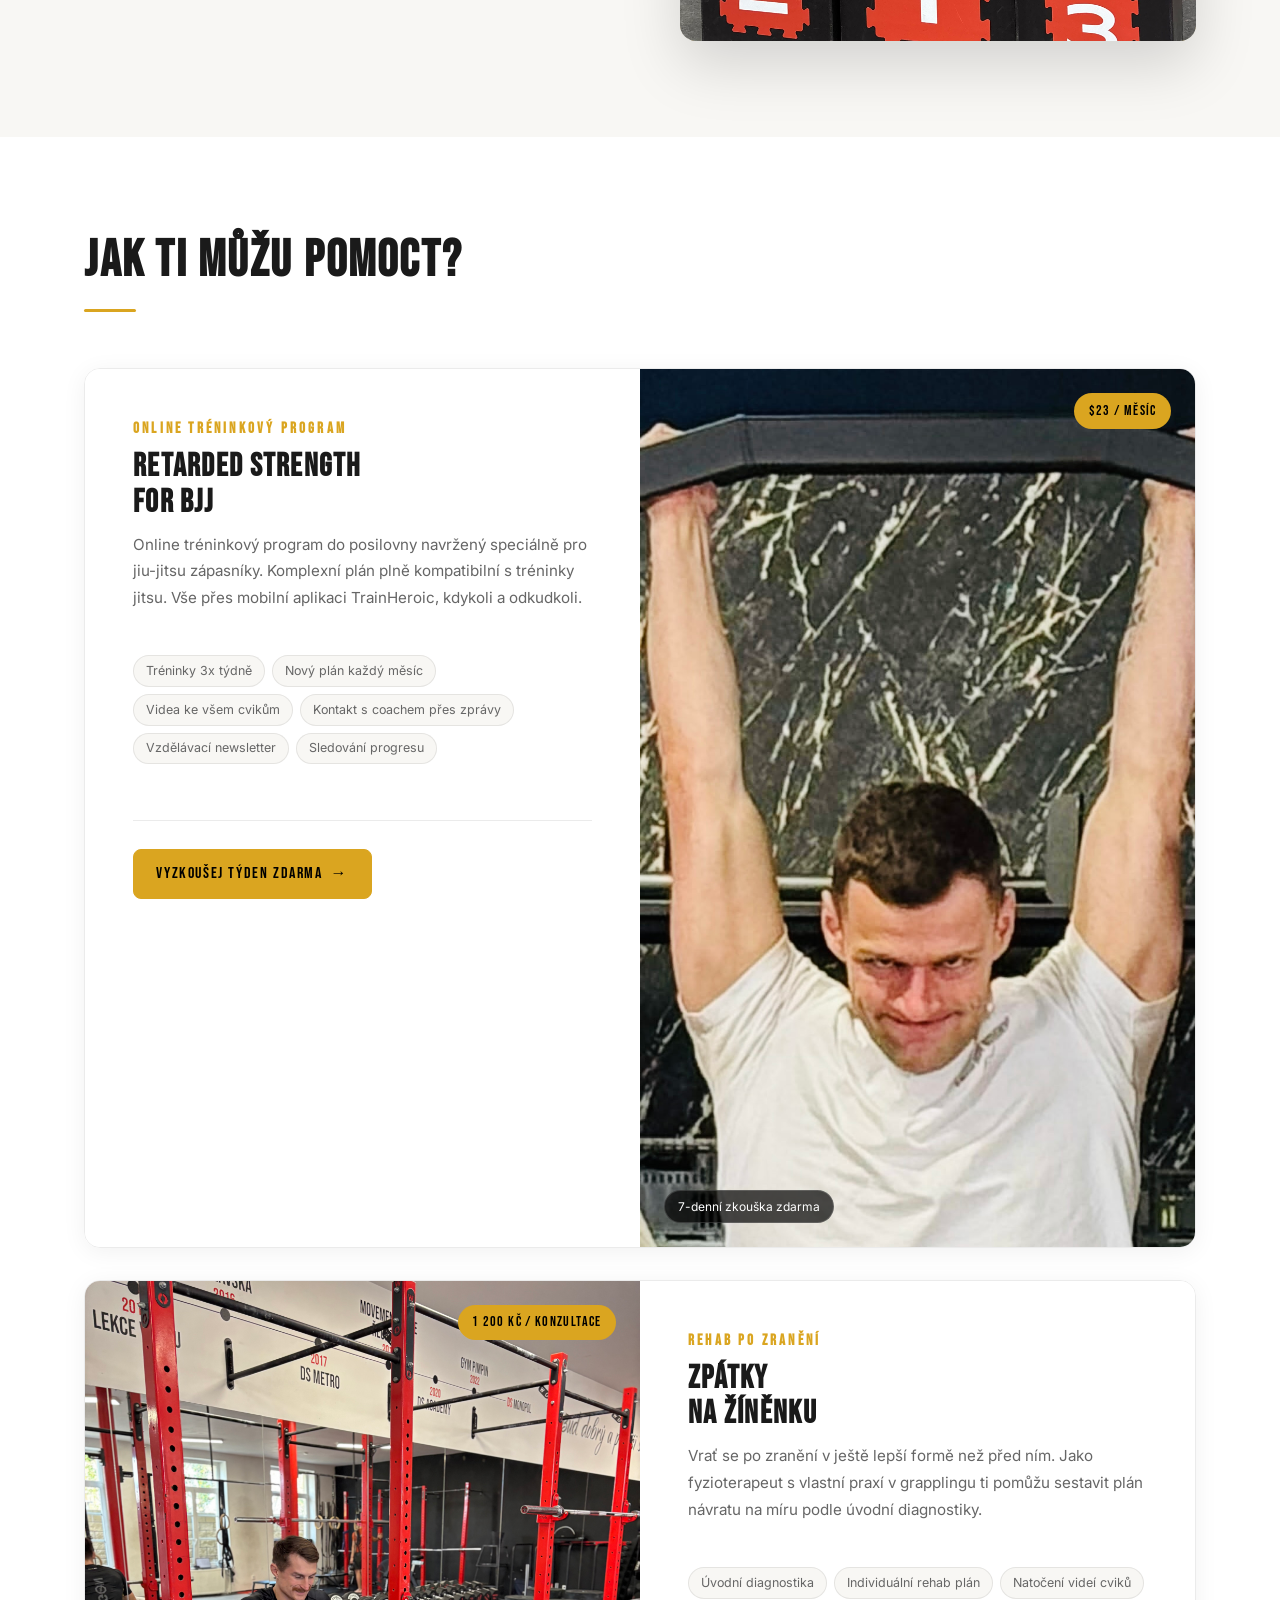
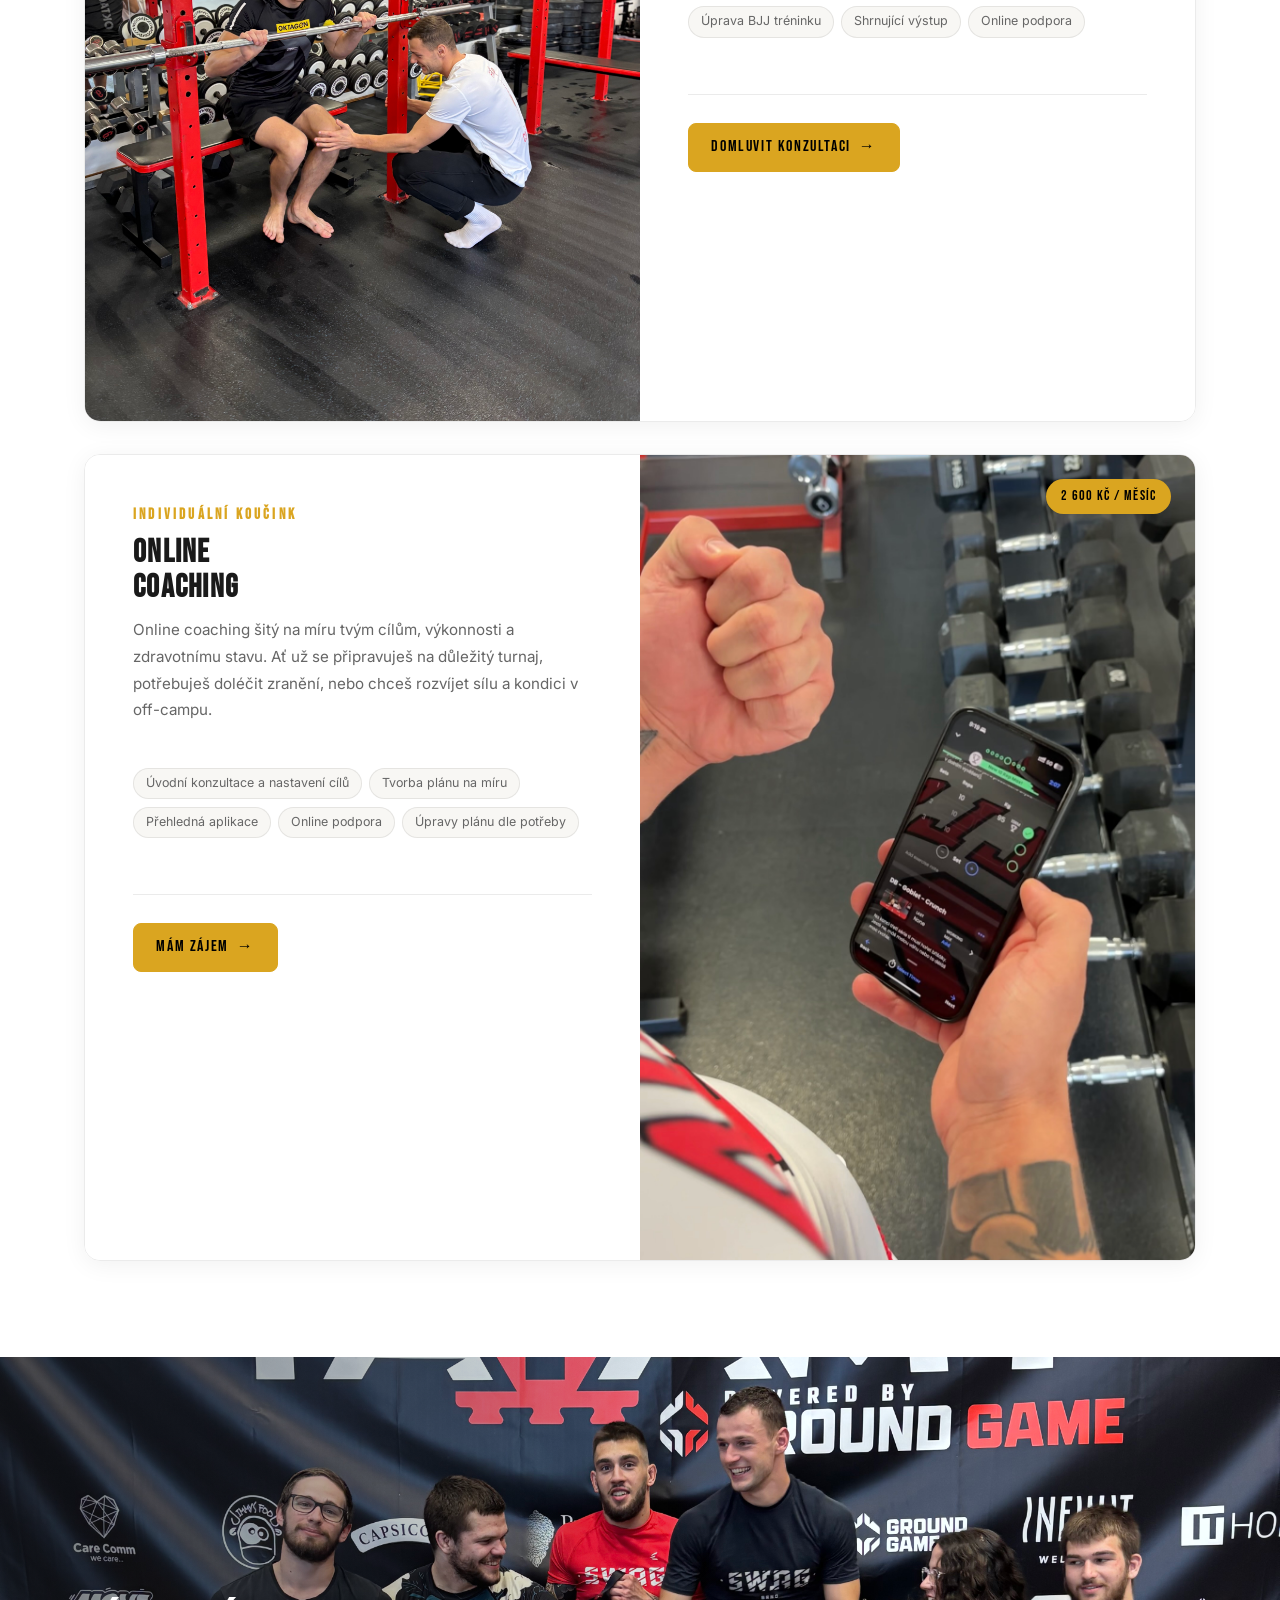
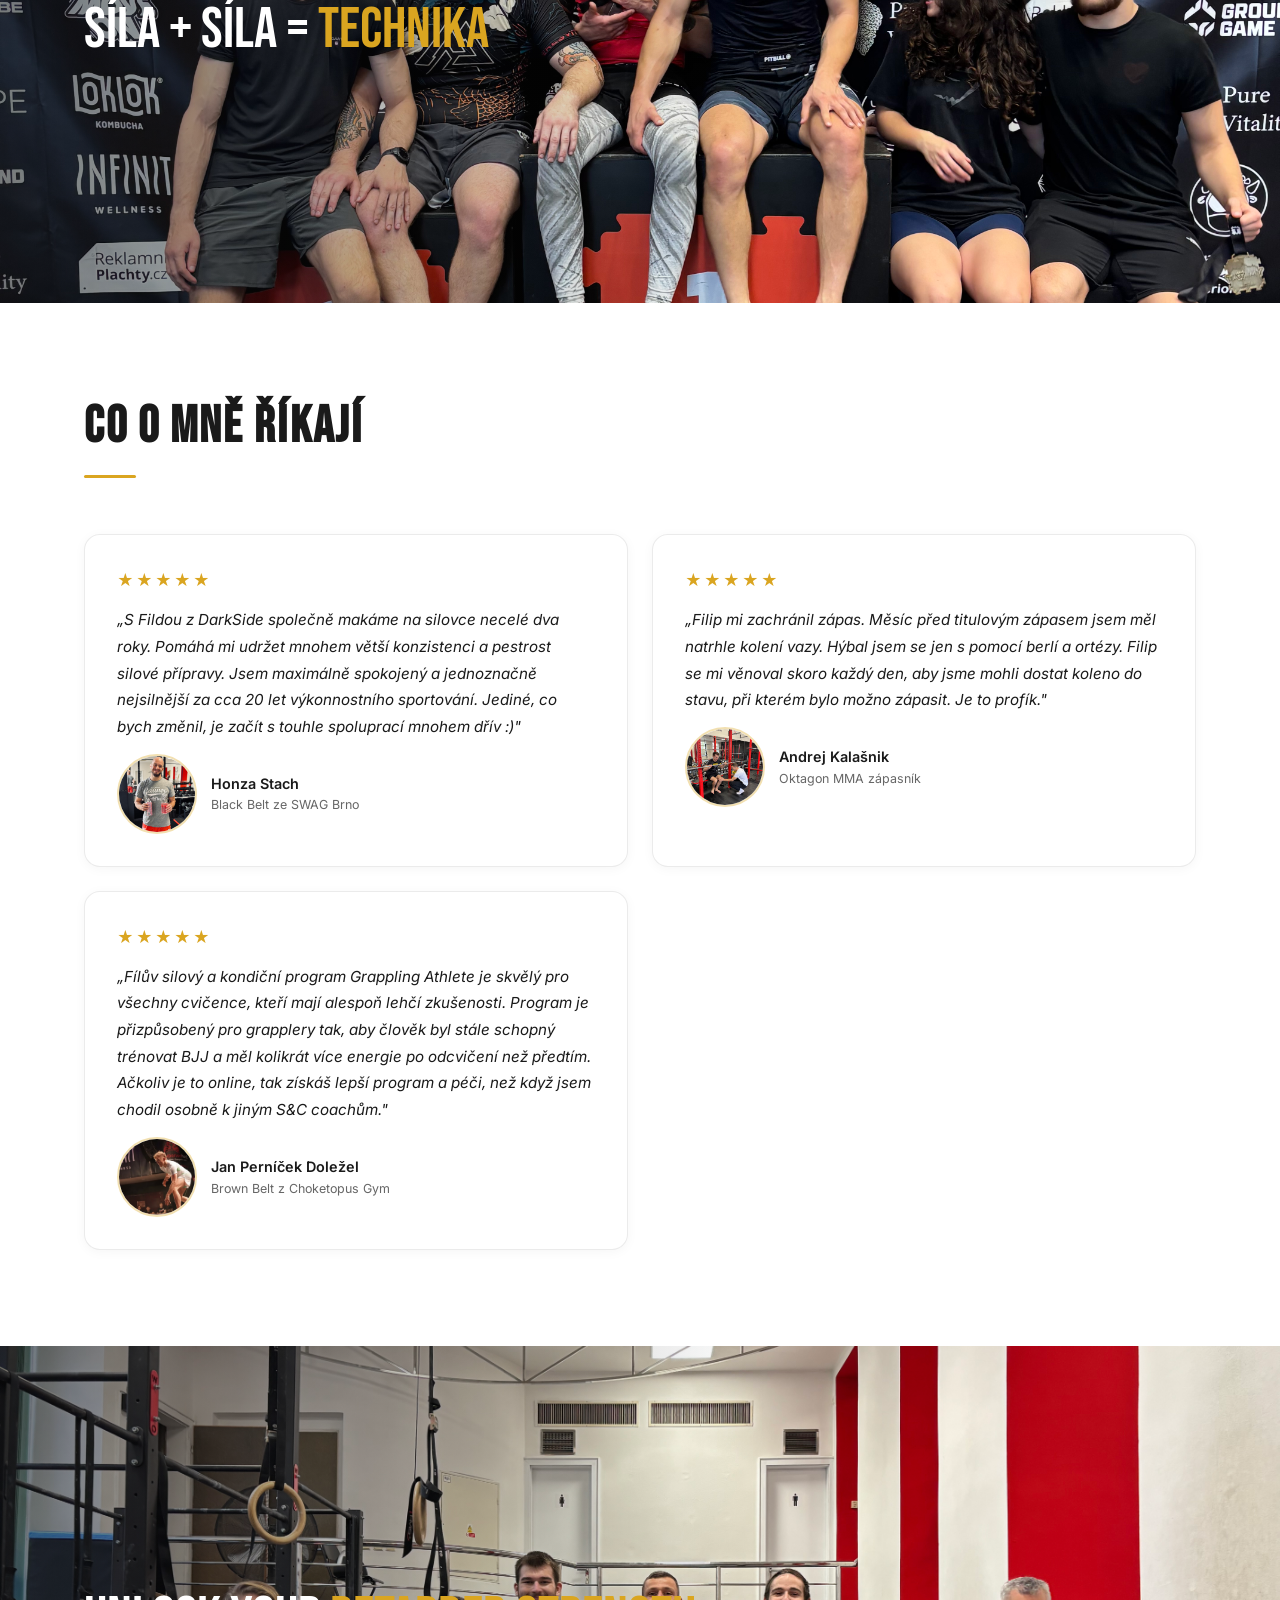
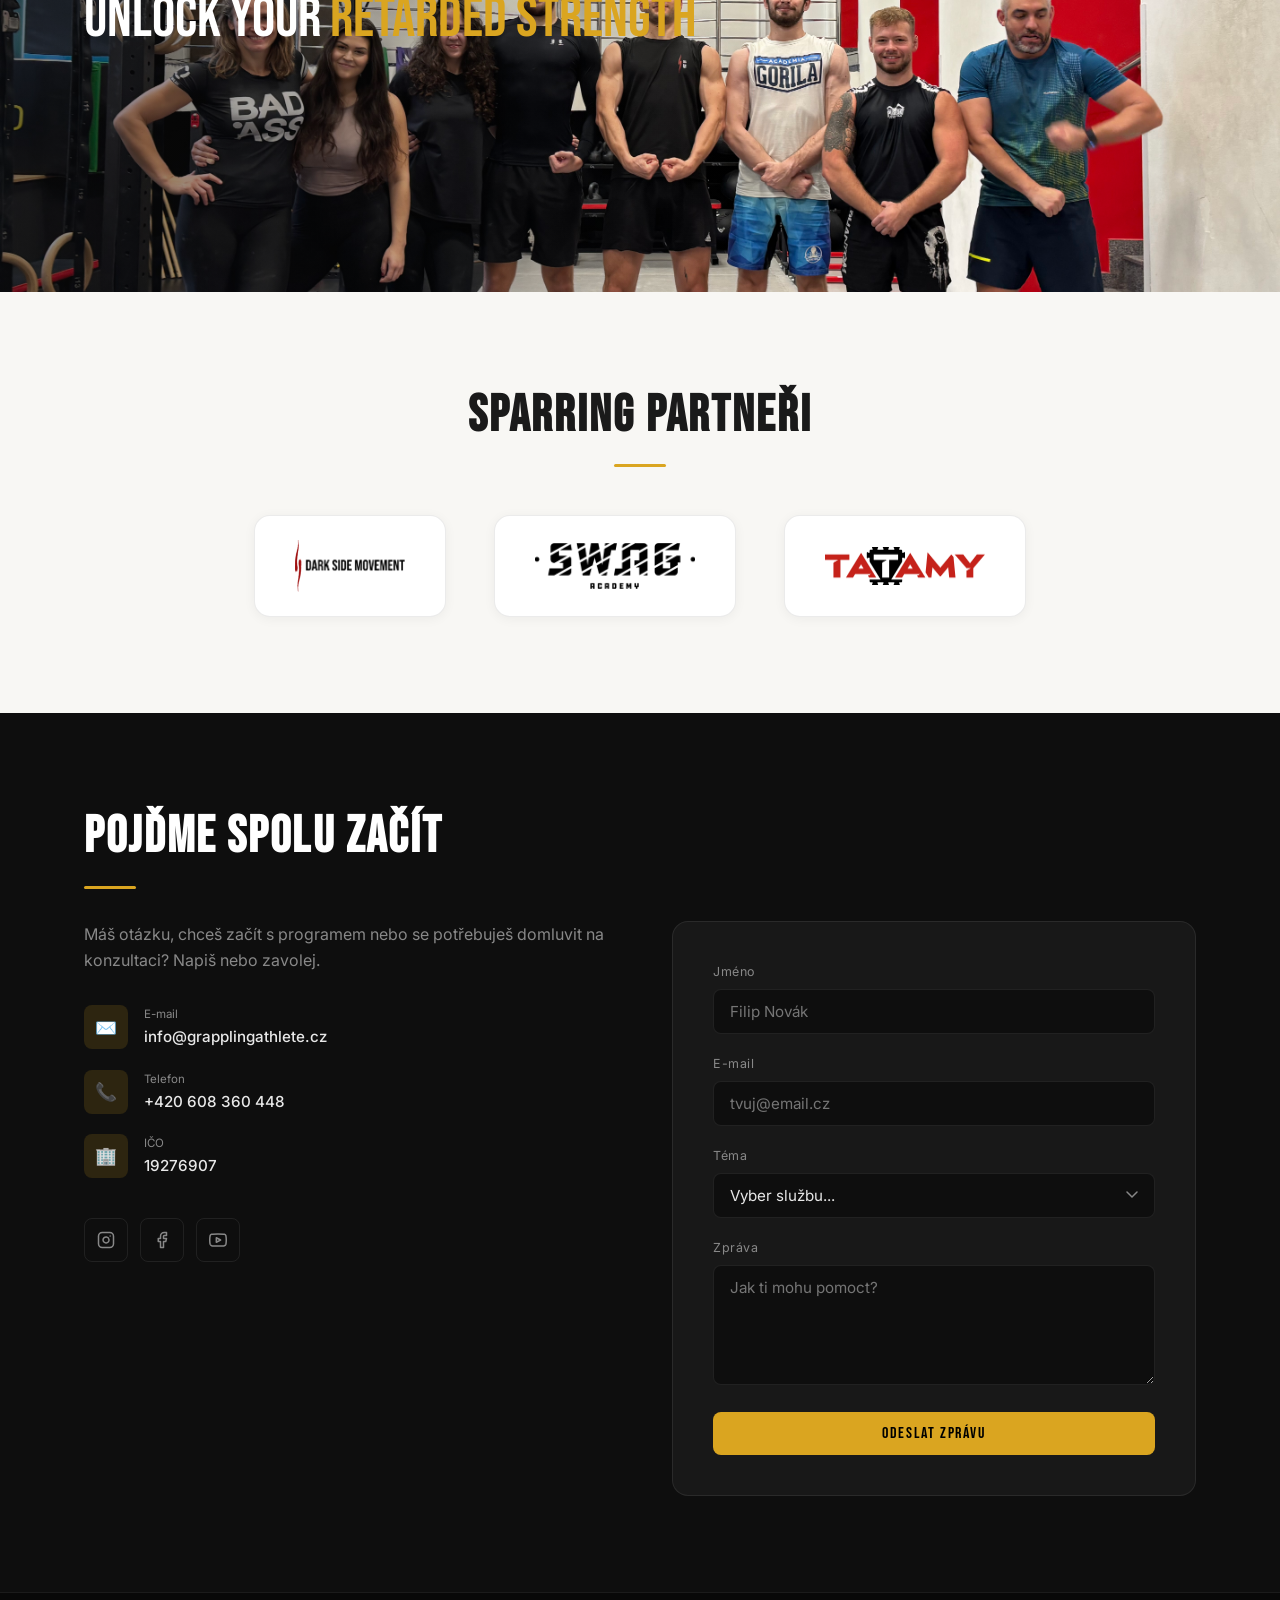
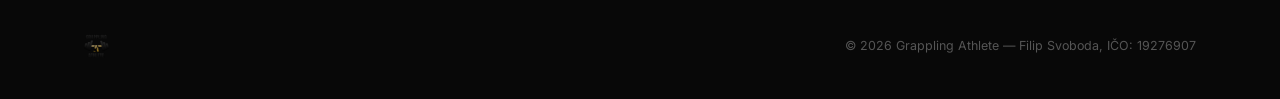
==== commit 89f1970b: "Update index.html" ====
--- a/index.html
+++ b/index.html
@@ -234,7 +234,8 @@
     <div class="photo-strip__overlay">
       <div class="photo-strip__text">
         <p class="photo-strip__quote">
-          Síla + síla = <em>technika</em>
+          <span class="cs">Síla + síla = <em>technika</em></span>
+          <span class="en">Strength + strength = <em>technique</em></span>
         </p>
       </div>
     </div>
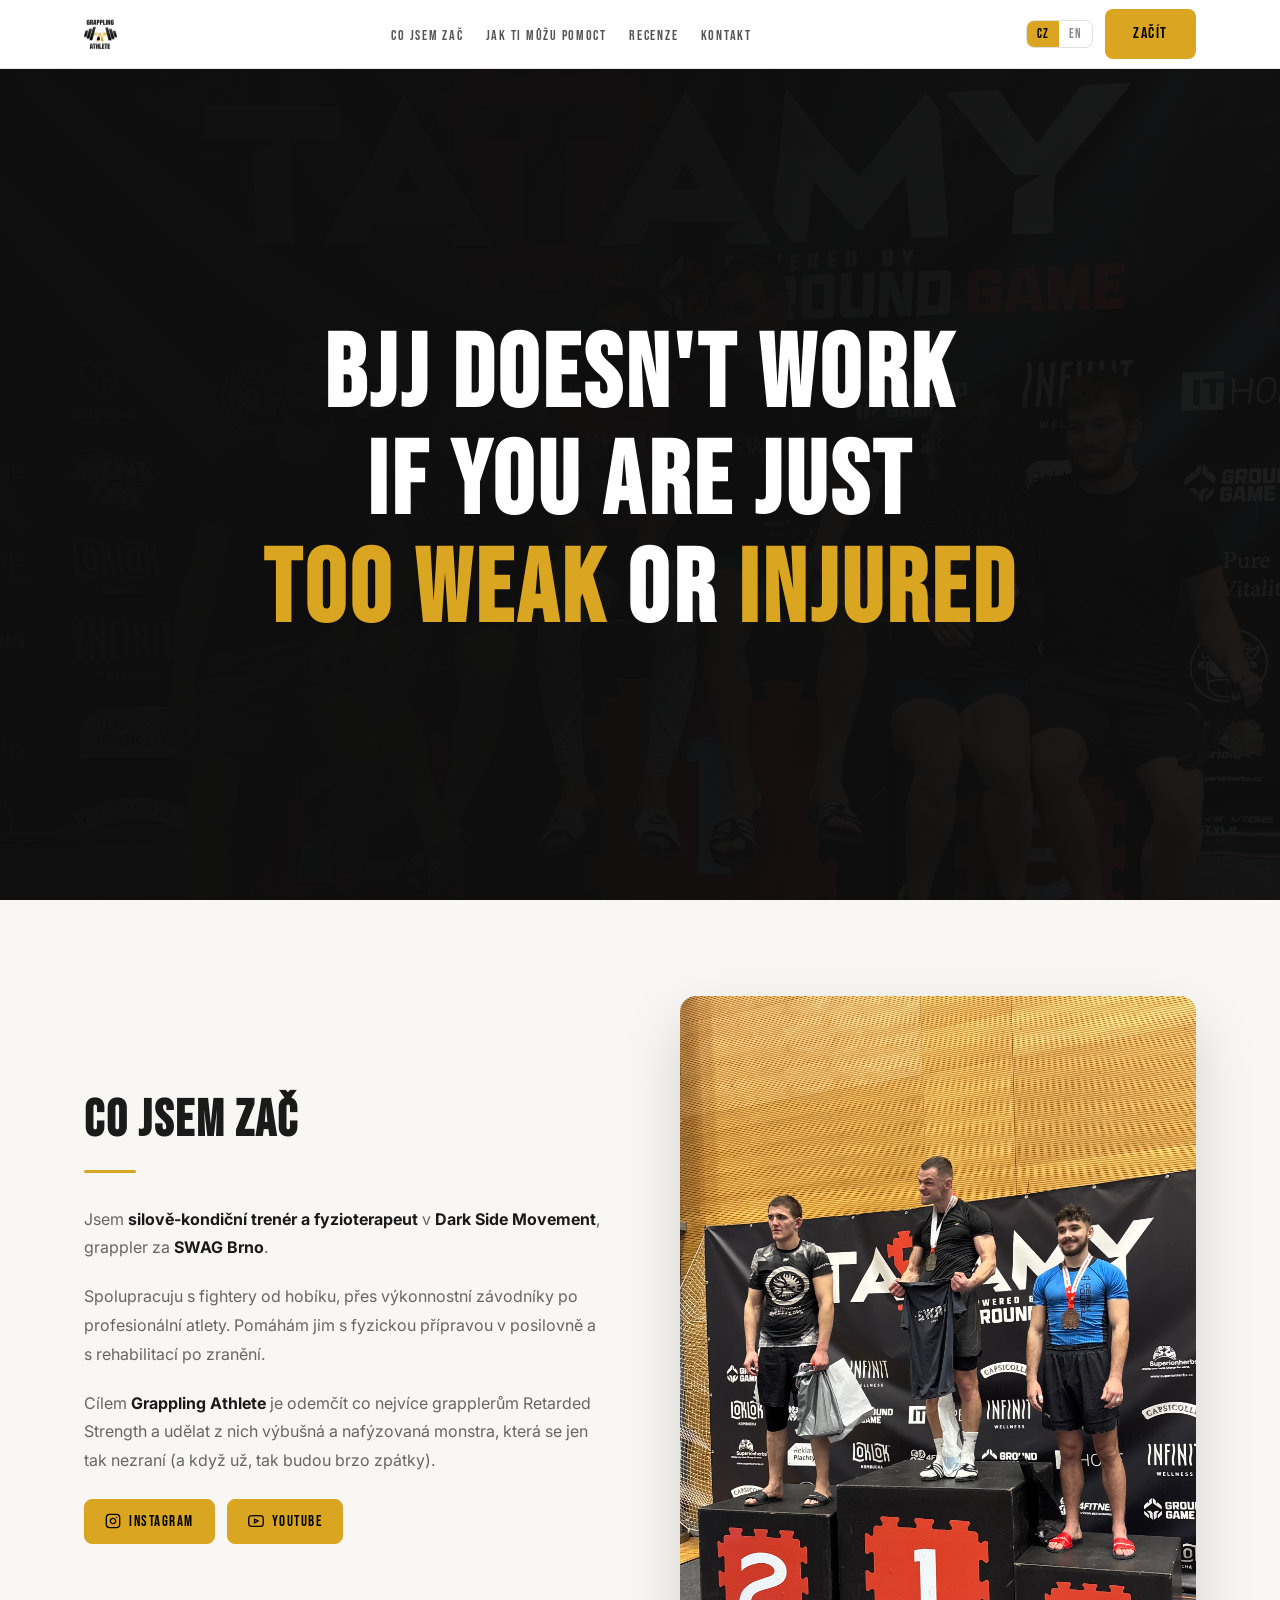
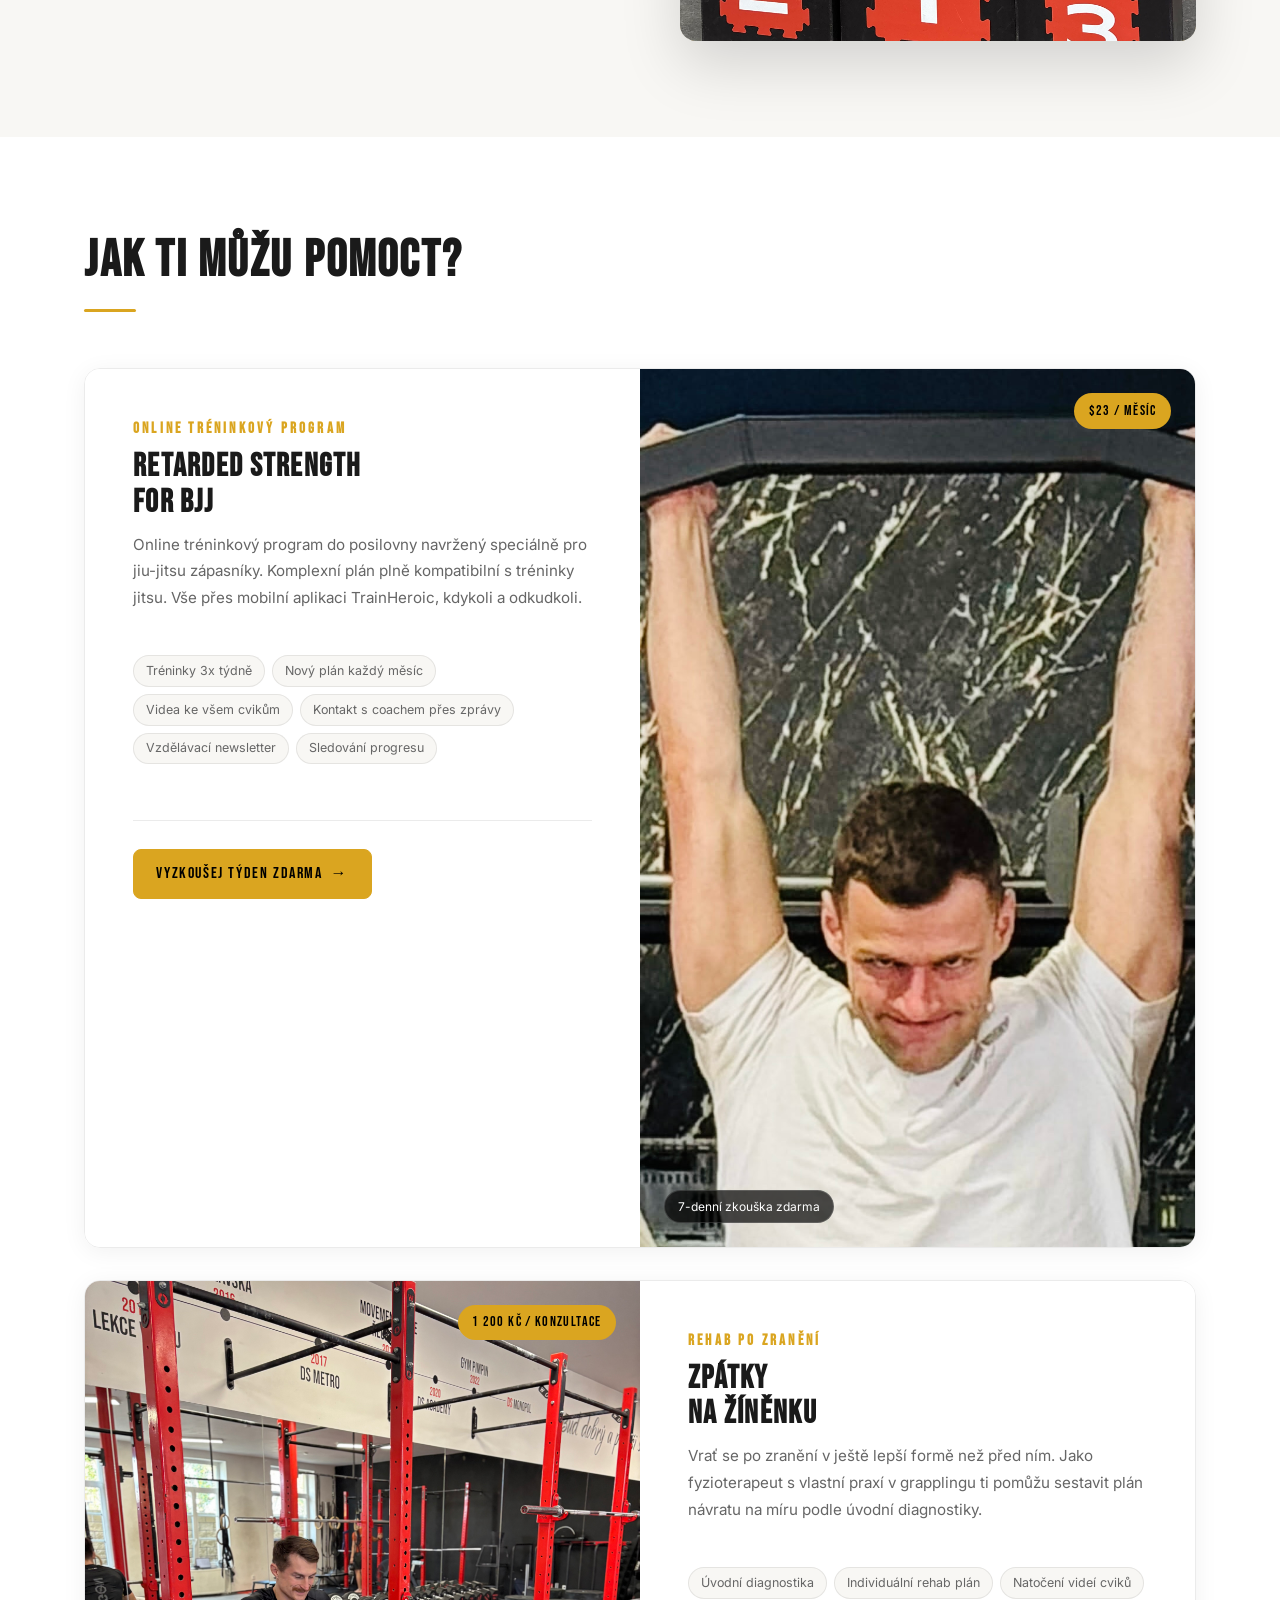
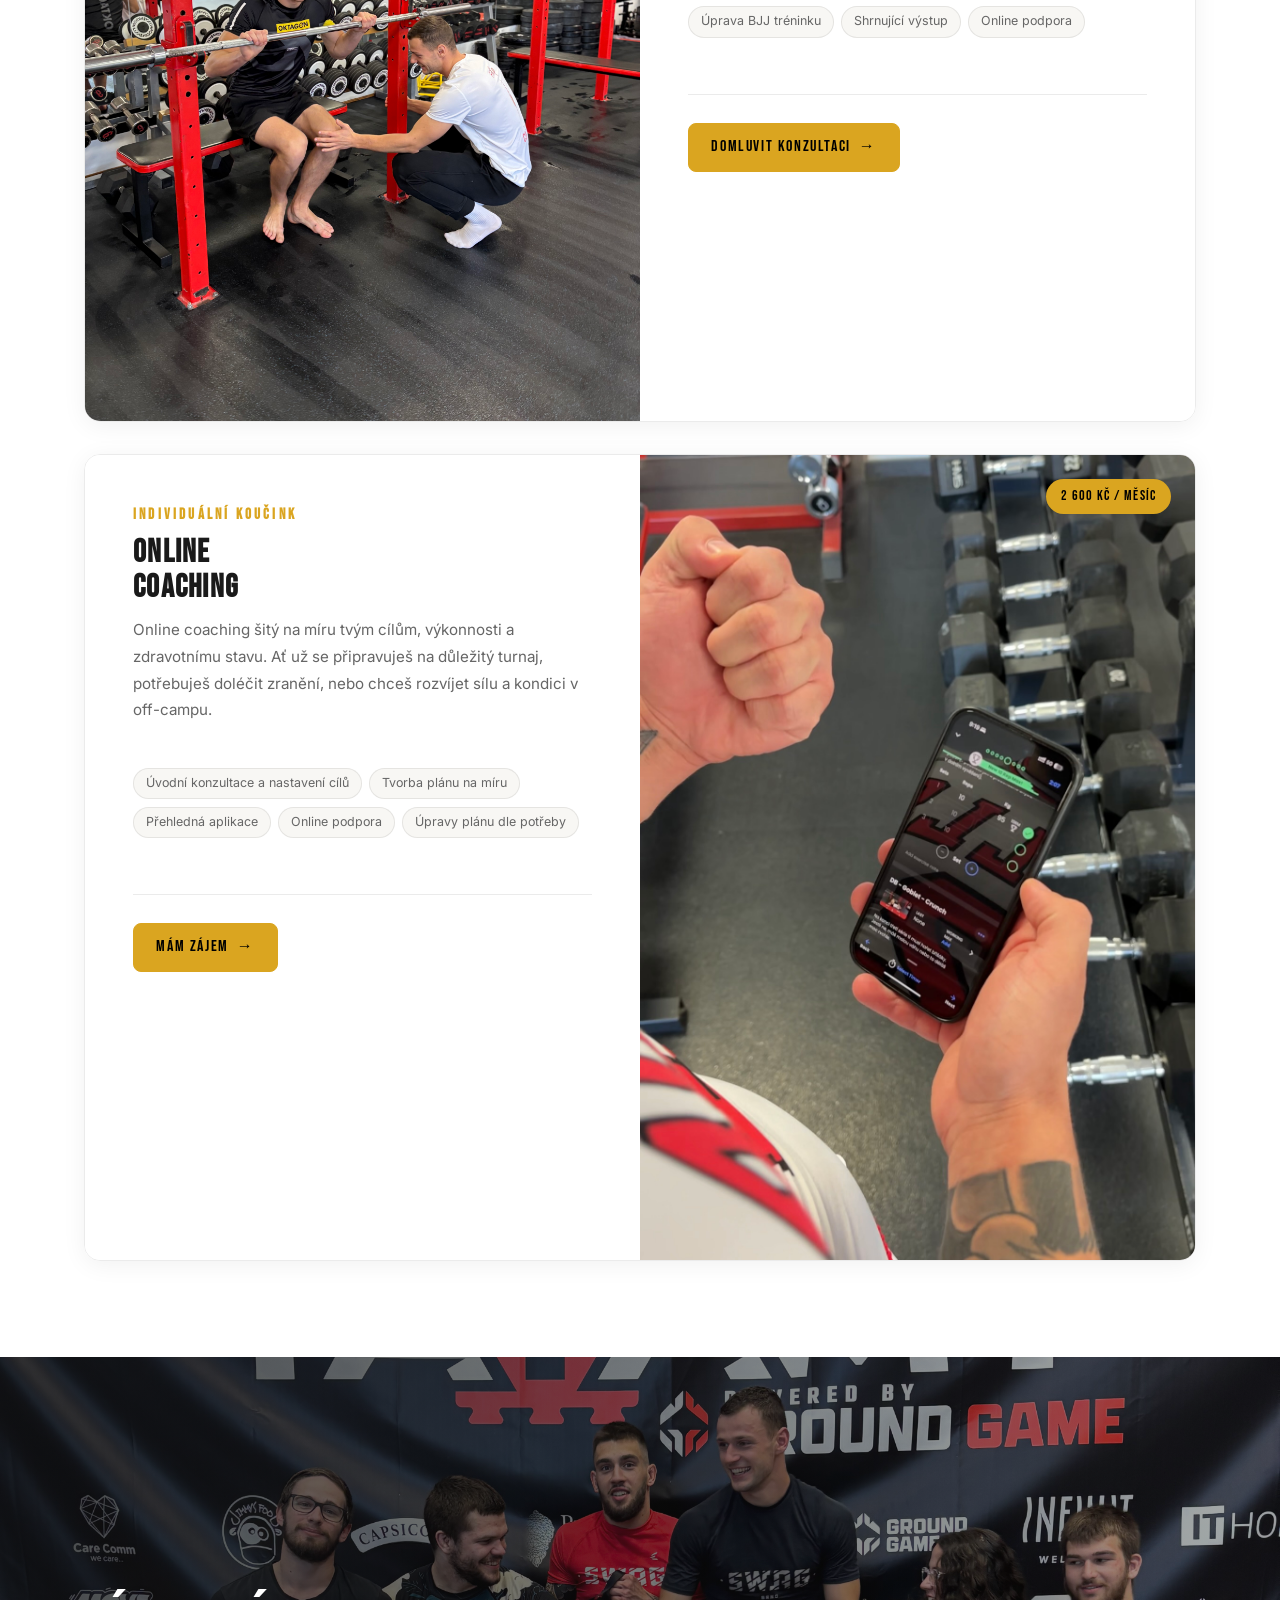
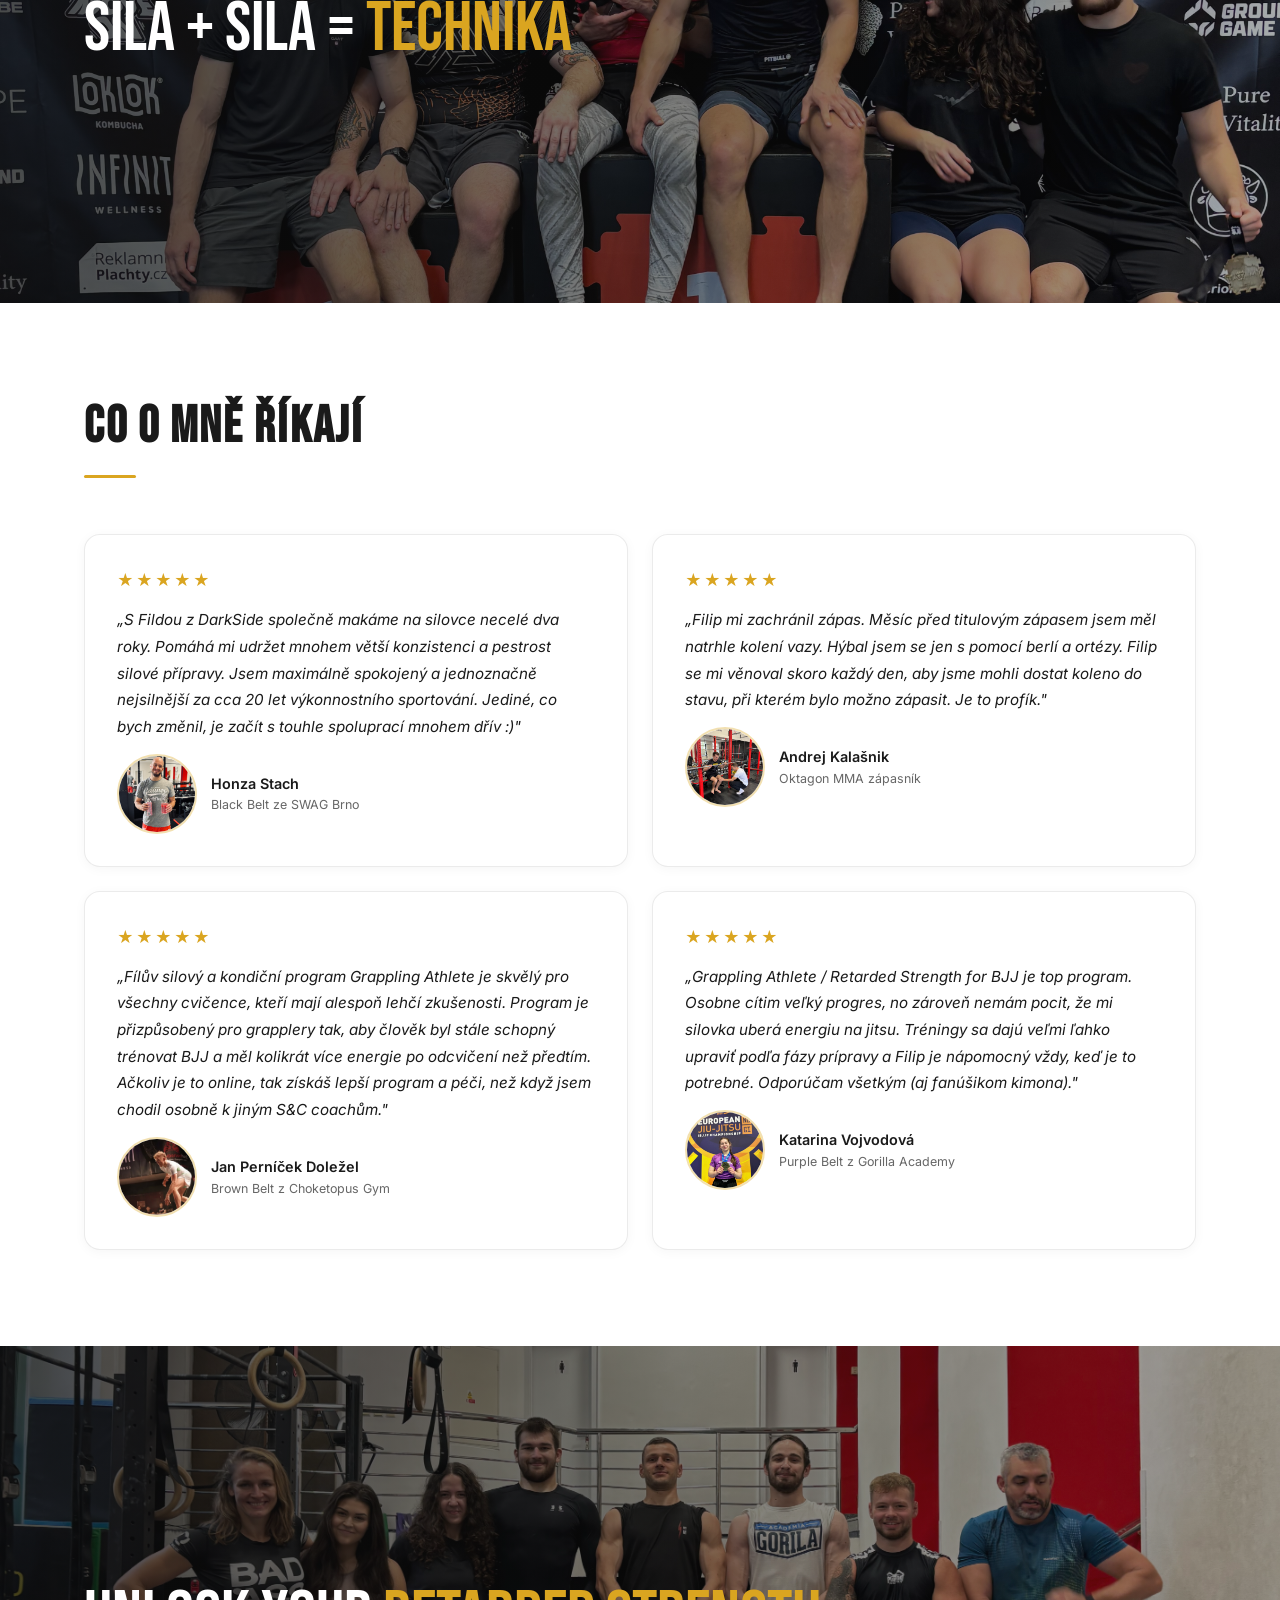
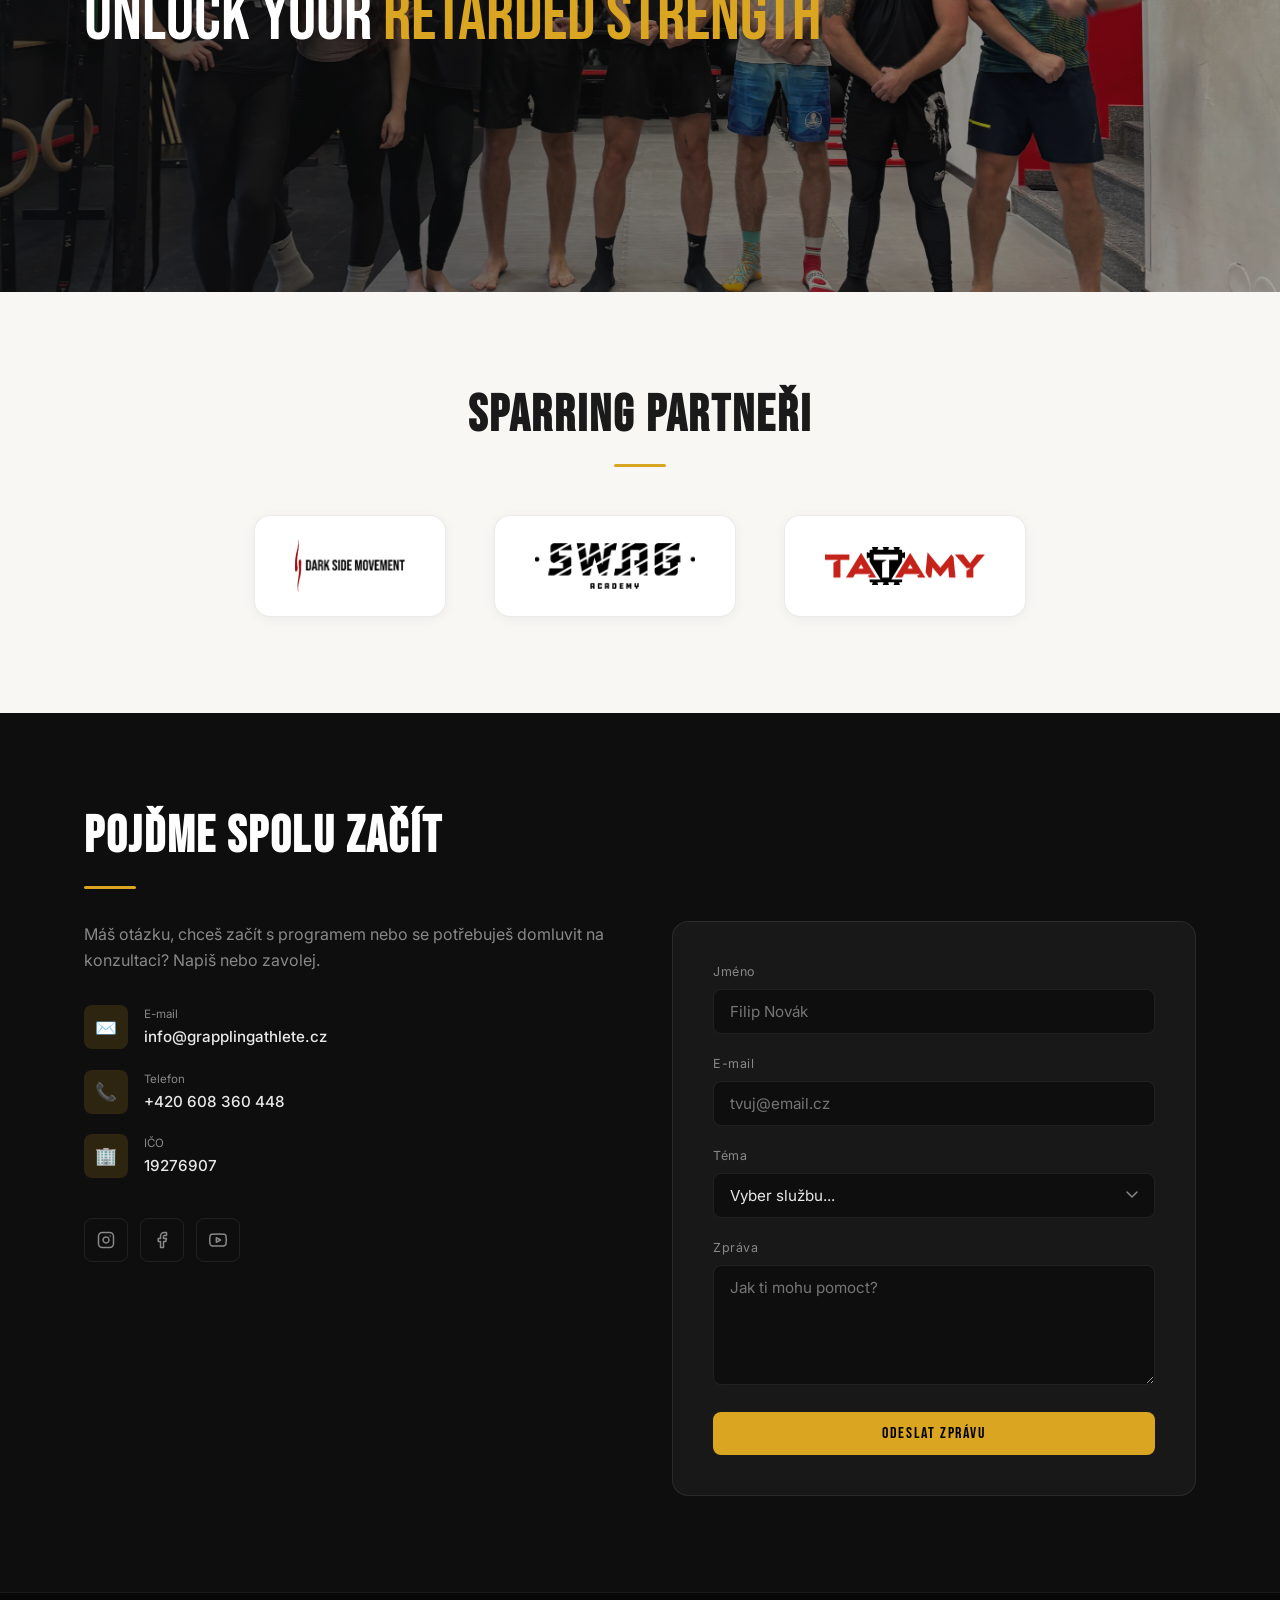
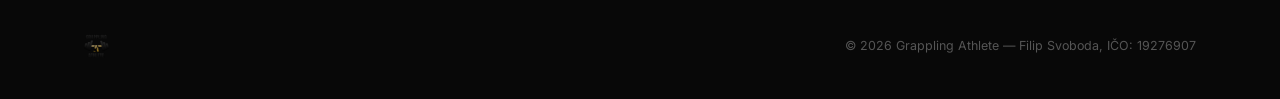
==== commit ef7ed194: "Recenze Kačka, points z marketing mentoringu" ====
--- a/index.html
+++ b/index.html
@@ -5,6 +5,14 @@
   <meta name="viewport" content="width=device-width, initial-scale=1.0" />
   <title>Grappling Athlete | Filip Svoboda</title>
   <meta name="description" content="Silově-kondiční trénink a fyzioterapie pro BJJ a grappling atlety. Online program, injury recovery." />
+  <!-- Google Analytics -->
+  <script async src="https://www.googletagmanager.com/gtag/js?id=G-KLZ716YZB3"></script>
+  <script>
+    window.dataLayer = window.dataLayer || [];
+    function gtag(){dataLayer.push(arguments);}
+    gtag('js', new Date());
+    gtag('config', 'G-KLZ716YZB3');
+  </script>
   <link rel="icon" type="image/png" href="Pictures/Logo.png" />
   <link rel="stylesheet" href="css/styles.css" />
 </head>
@@ -306,13 +314,31 @@
           </div>
         </div>
 
+        <!-- Katarina Vojvodová -->
+        <div class="review-card">
+          <div class="review-card__stars">★★★★★</div>
+          <p class="review-card__quote">
+            „Grappling Athlete / Retarded Strength for BJJ je top program. Osobne cítim veľký progres, no zároveň nemám pocit, že mi silovka uberá energiu na jitsu. Tréningy sa dajú veľmi ľahko upraviť podľa fázy prípravy a Filip je nápomocný vždy, keď je to potrebné. Odporúčam všetkým (aj fanúšikom kimona)."
+          </p>
+          <p class="review-card__quote-en">
+            "Grappling Athlete / Retarded Strength for BJJ is a top programme. I personally feel major progress, yet I never feel like the strength work is draining my energy for jiu-jitsu. The sessions are very easy to adjust depending on your training phase, and Filip is always helpful whenever needed. I recommend it to everyone — gi fans included."
+          </p>
+          <div class="review-card__author">
+            <div class="review-card__avatar"><img src="Pictures/kacka.jpg" alt="Katarina Vojvodová" /></div>
+            <div>
+              <div class="review-card__name">Katarina Vojvodová</div>
+              <div class="review-card__role">Purple Belt z Gorilla Academy</div>
+            </div>
+          </div>
+        </div>
+
       </div>
     </div>
   </section>
 
   <!-- ══════════════════════════ PHOTO STRIP 2 ══════════════════════════ -->
   <div class="photo-strip">
-    <img src="Pictures/swagpumplingroup.jpg" alt="SWAG Brno group" />
+    <img src="Pictures/swagpumpingroup.jpeg" alt="SWAG Brno group" />
     <div class="photo-strip__overlay">
       <div class="photo-strip__text">
         <p class="photo-strip__quote">
@@ -397,7 +423,7 @@
         </div>
 
         <div class="contact__form-wrap">
-          <form action="https://formspree.io/f/xredlvzk" method="POST">
+          <form id="contact-form" action="https://formspree.io/f/xredlvzk" method="POST">
             <div class="form-group">
               <label for="name"><span class="cs">Jméno</span><span class="en">Name</span></label>
               <input type="text" id="name" name="name" placeholder="Filip Novák" />
@@ -424,6 +450,10 @@
               <span class="cs">Odeslat zprávu</span>
               <span class="en">Send message</span>
             </button>
+            <p id="form-success" style="display:none;margin-top:1rem;color:var(--gold);font-family:'Bebas Neue',sans-serif;letter-spacing:0.08em;font-size:1.1rem;">
+              <span class="cs">✓ Zpráva odeslána! Ozvu se co nejdřív.</span>
+              <span class="en">✓ Message sent! I'll get back to you soon.</span>
+            </p>
           </form>
         </div>
 
@@ -480,6 +510,27 @@
       link.addEventListener('click', () => nav.classList.remove('nav--open'))
     );
 
+    // ── Contact form AJAX ──
+    const contactForm = document.getElementById('contact-form');
+    contactForm.addEventListener('submit', async function(e) {
+      e.preventDefault();
+      const btn = contactForm.querySelector('button[type="submit"]');
+      btn.disabled = true;
+      try {
+        const res = await fetch(contactForm.action, {
+          method: 'POST',
+          body: new FormData(contactForm),
+          headers: { 'Accept': 'application/json' }
+        });
+        if (res.ok) {
+          contactForm.reset();
+          document.getElementById('form-success').style.display = 'block';
+        }
+      } finally {
+        btn.disabled = false;
+      }
+    });
+
     // ── Nav shadow on scroll ──
     window.addEventListener('scroll', () => {
       nav.style.boxShadow = window.scrollY > 20 ? '0 4px 24px rgba(0,0,0,0.6)' : '';
--- a/css/styles.css
+++ b/css/styles.css
@@ -559,7 +559,7 @@
 .photo-strip__overlay {
   position: absolute;
   inset: 0;
-  background: linear-gradient(to right, rgba(14,14,14,0.55) 0%, transparent 60%);
+  background: linear-gradient(to right, rgba(14,14,14,0.75) 0%, rgba(14,14,14,0.35) 100%);
   display: flex;
   align-items: center;
 }
@@ -569,7 +569,7 @@
 }
 .photo-strip__quote {
   font-family: 'Bebas Neue', sans-serif;
-  font-size: clamp(2rem, 4.5vw, 5rem);
+  font-size: clamp(2.4rem, 5.5vw, 6.2rem);
   line-height: 1.1;
   white-space: nowrap;
 }
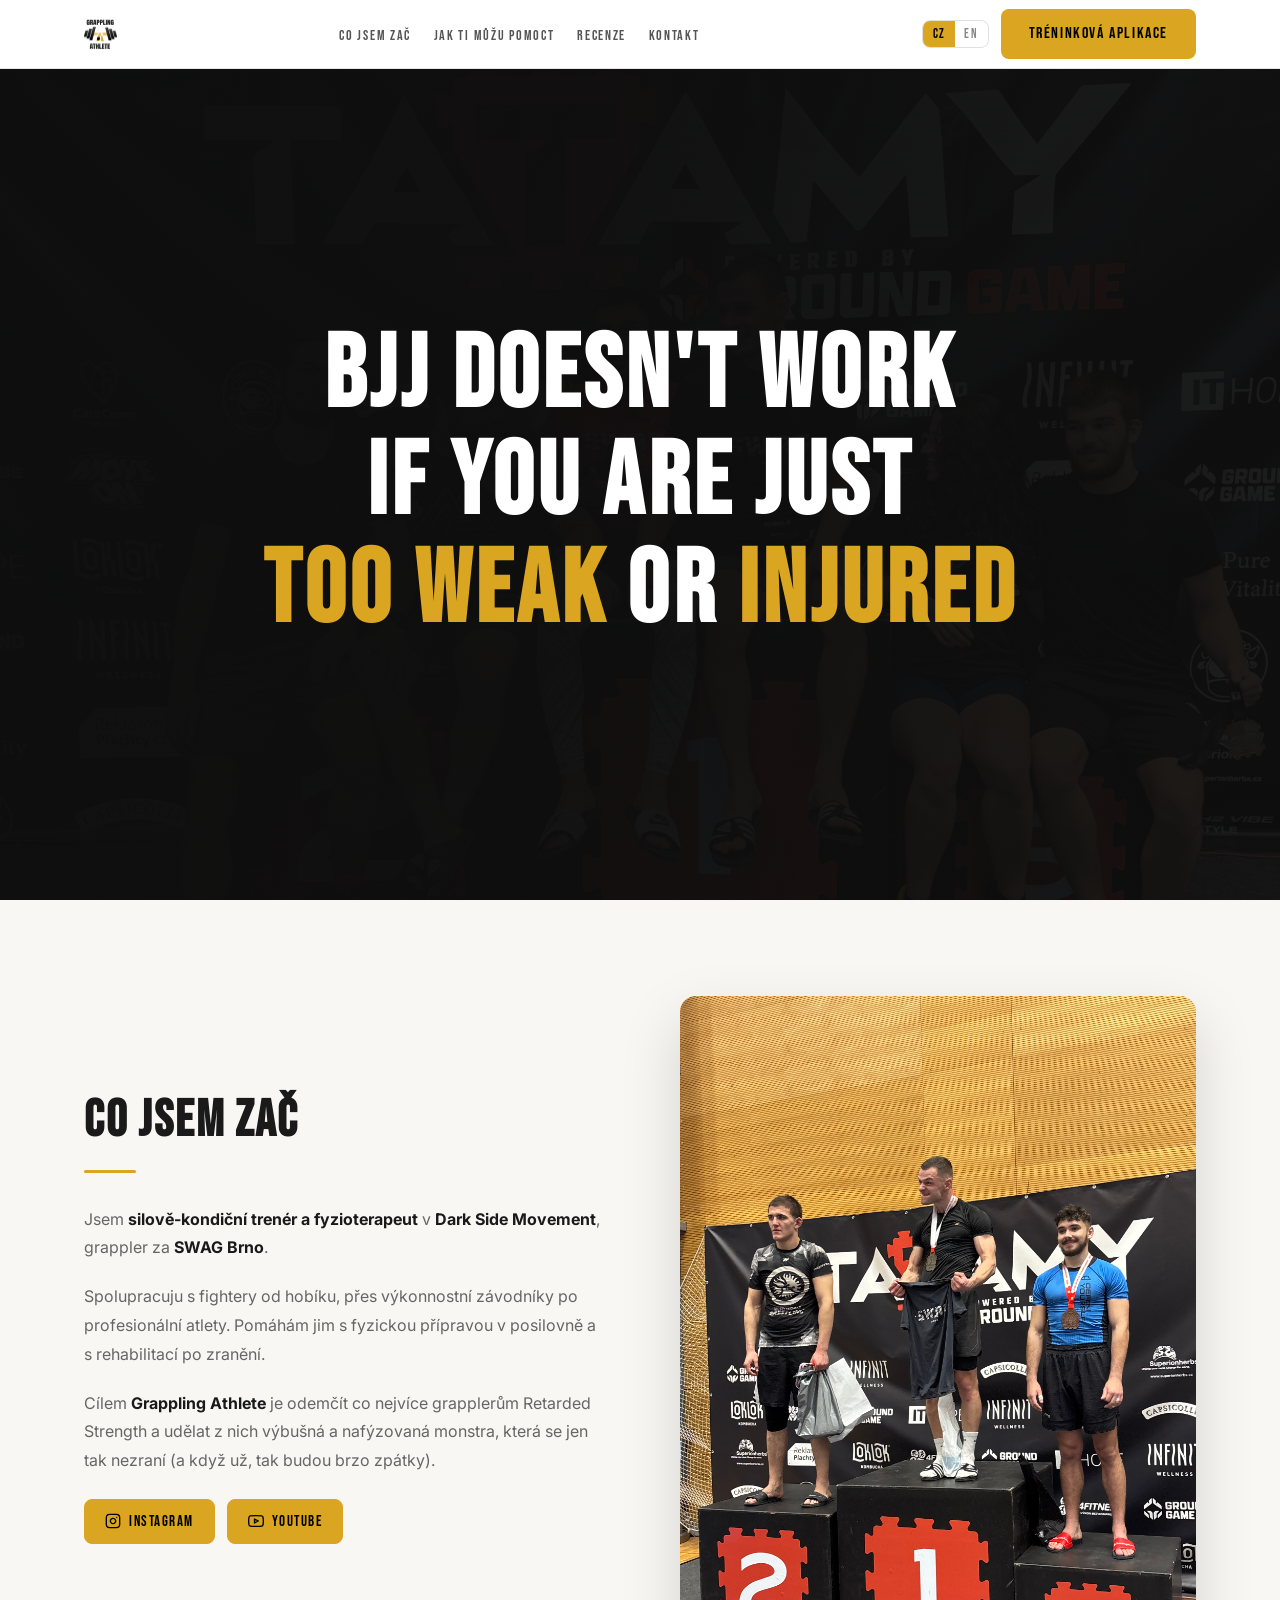
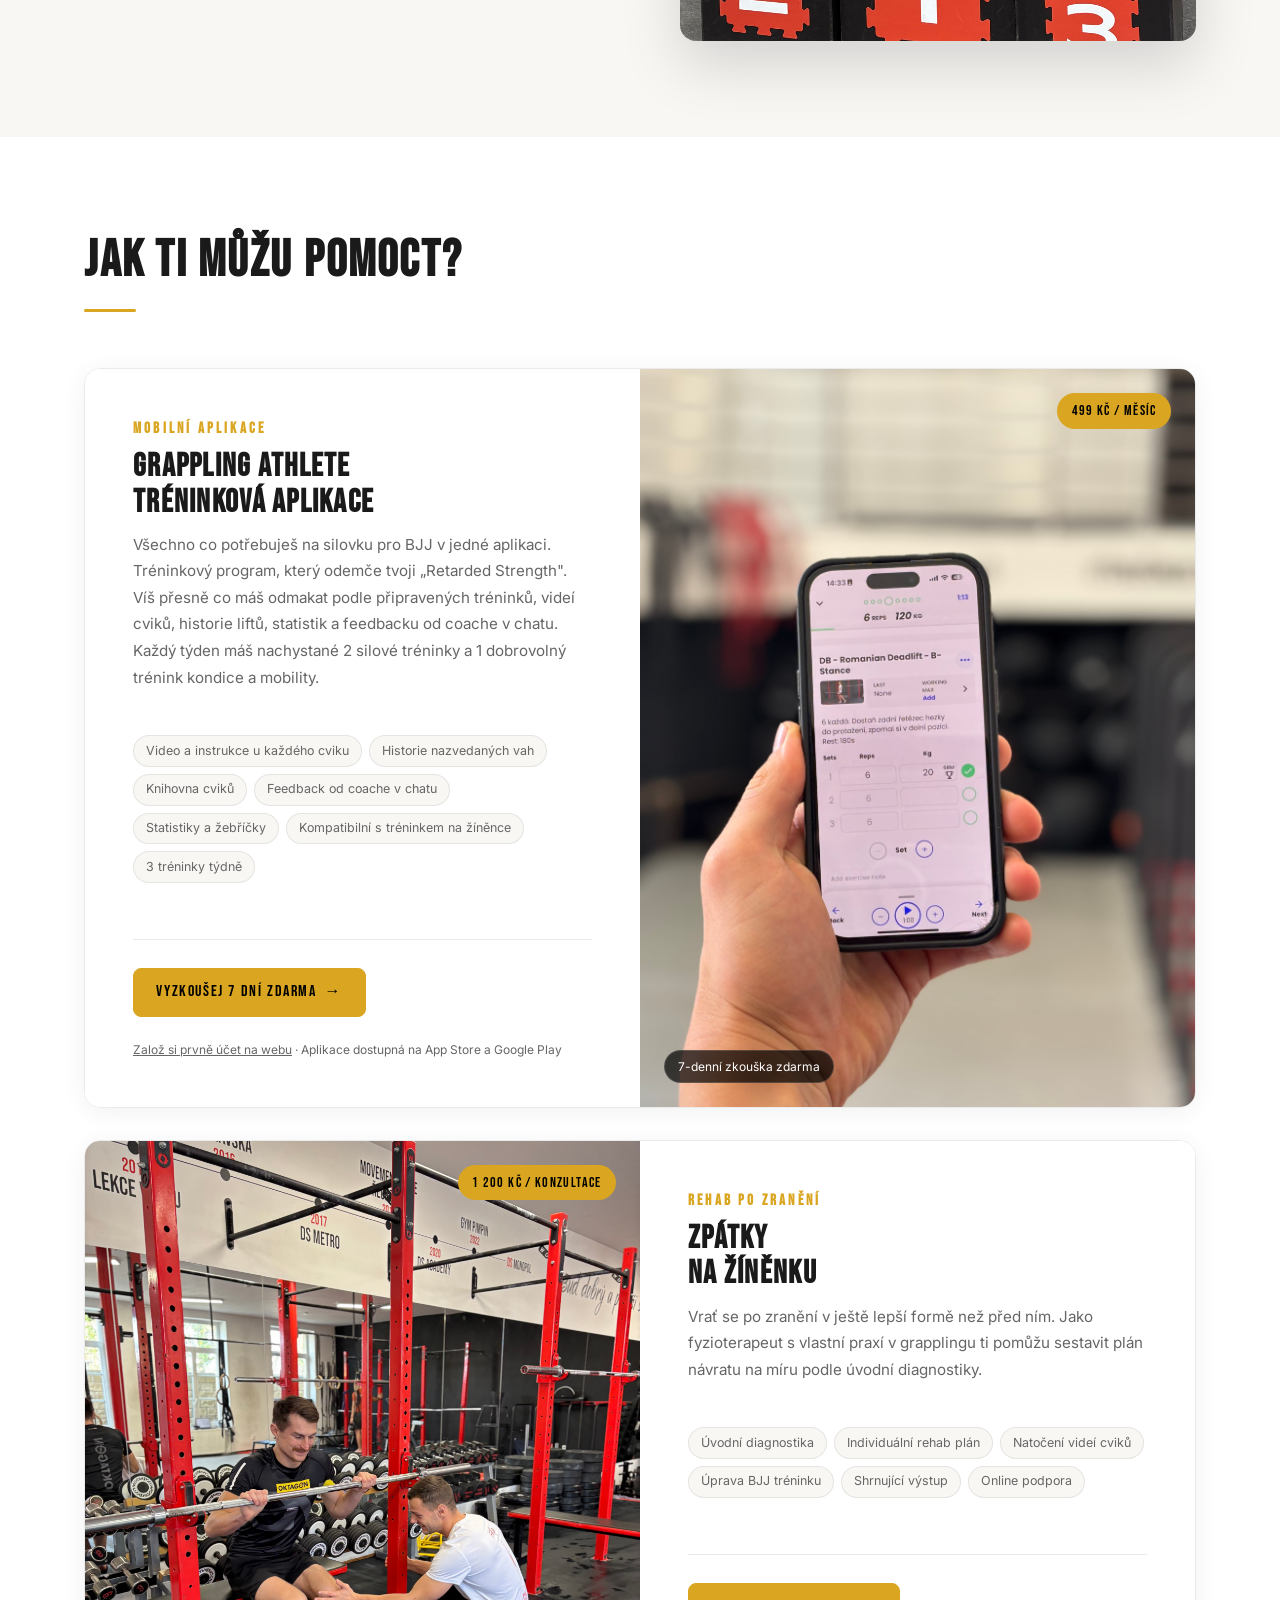
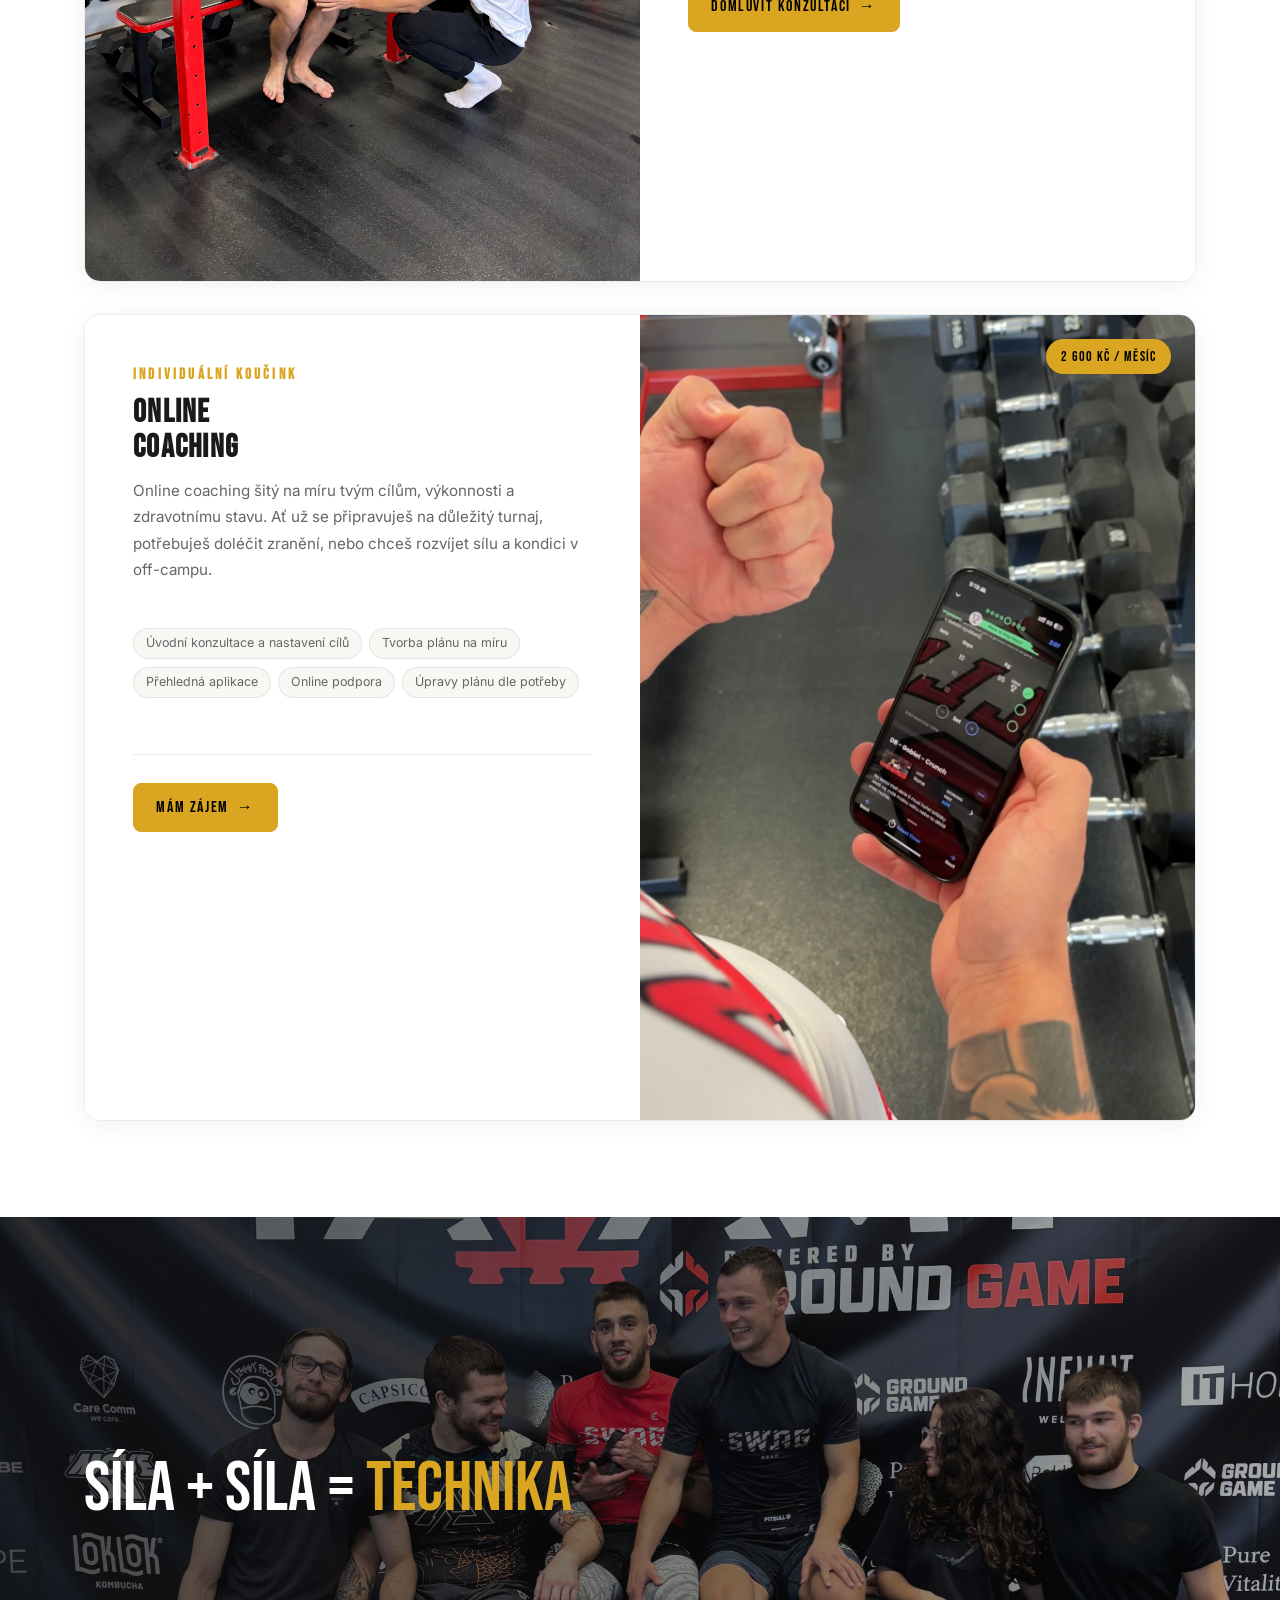
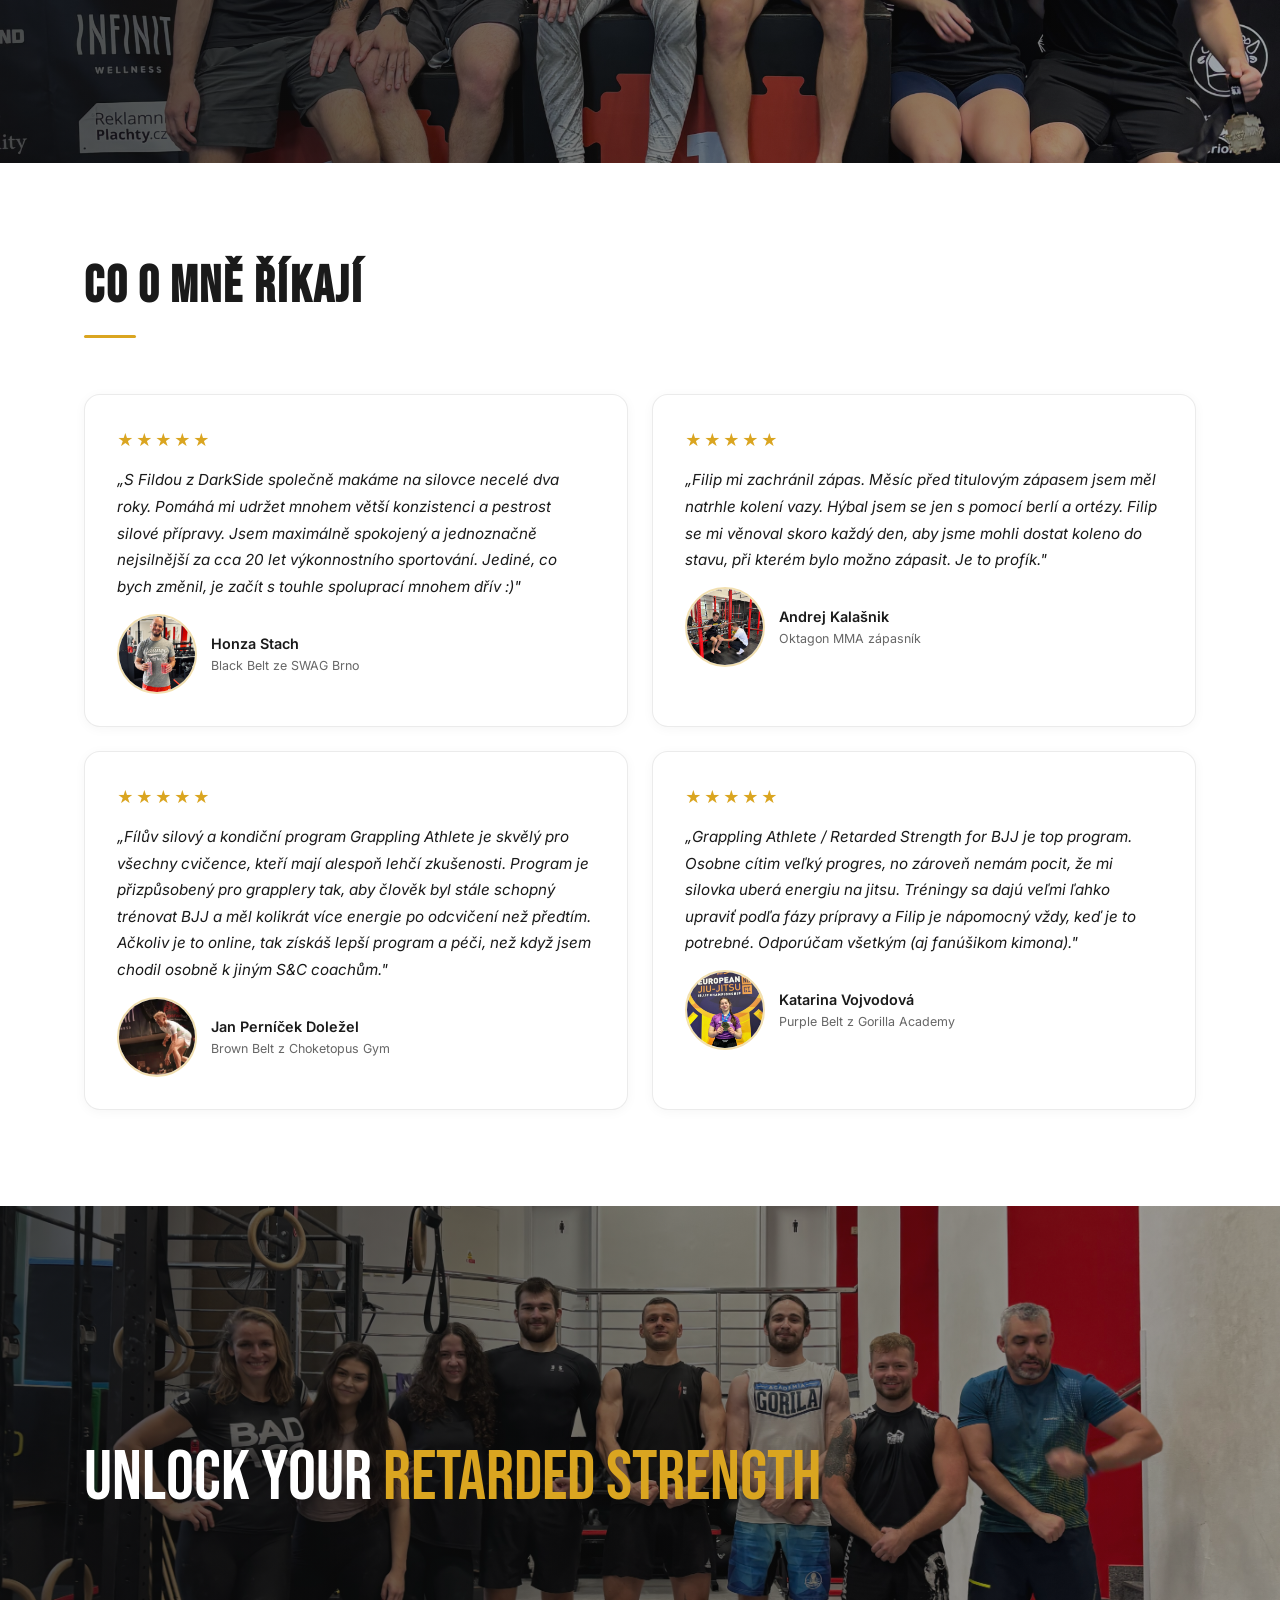
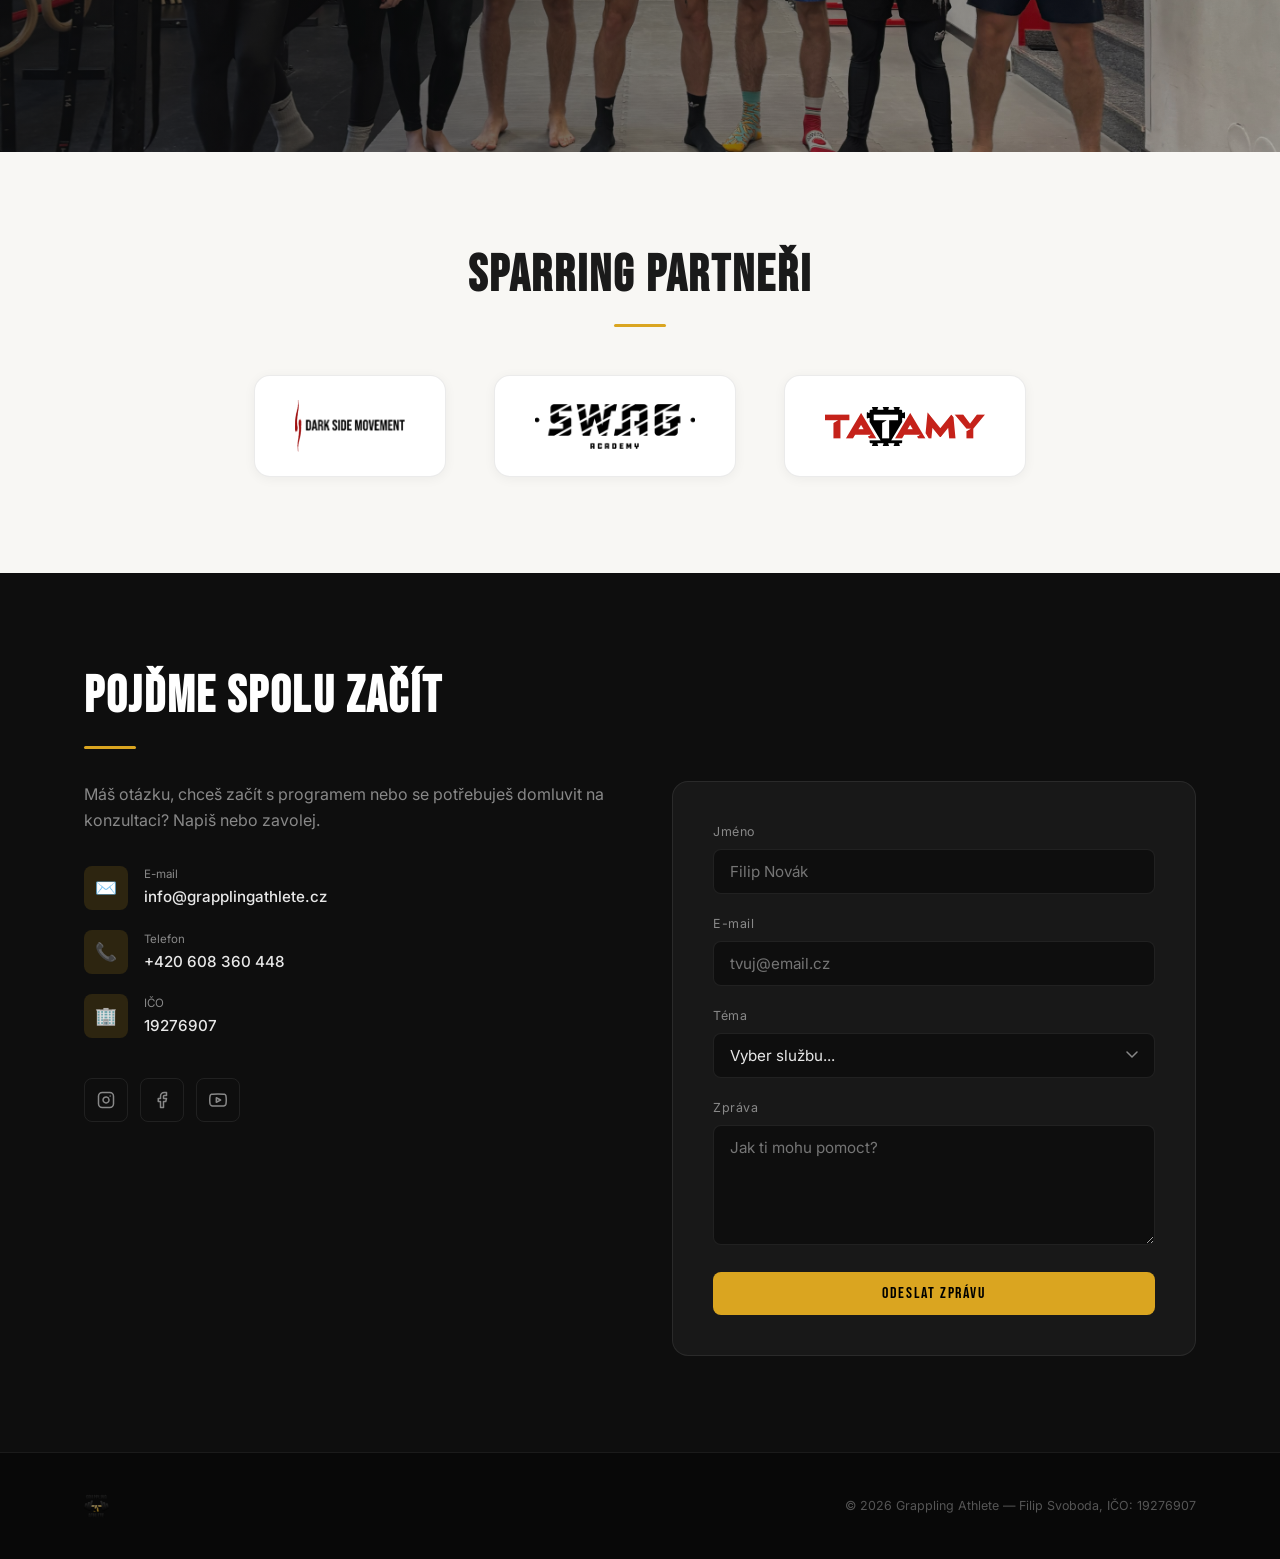
==== commit 2de8bbc3: "Nahradit TrainHeroic program aplikací Grappling Athlete Panel 1 v sekci služeb nově prodává vlastní " ====
--- a/index.html
+++ b/index.html
@@ -4,7 +4,7 @@
   <meta charset="UTF-8" />
   <meta name="viewport" content="width=device-width, initial-scale=1.0" />
   <title>Grappling Athlete | Filip Svoboda</title>
-  <meta name="description" content="Silově-kondiční trénink a fyzioterapie pro BJJ a grappling atlety. Online program, injury recovery." />
+  <meta name="description" content="Silově-kondiční trénink a fyzioterapie pro BJJ a grappling atlety. Aplikace Grappling Athlete, online coaching, injury recovery." />
   <!-- Google Analytics -->
   <script async src="https://www.googletagmanager.com/gtag/js?id=G-KLZ716YZB3"></script>
   <script>
@@ -47,9 +47,9 @@
           <button class="lang-toggle__btn active" id="btn-cs" onclick="setLang('cs')">CZ</button>
           <button class="lang-toggle__btn"        id="btn-en" onclick="setLang('en')">EN</button>
         </div>
-        <a href="#kontakt" class="btn btn-primary nav__cta">
-          <span class="cs">Začít</span>
-          <span class="en">Start</span>
+        <a href="https://app.grapplingathlete.cz" target="_blank" rel="noopener" class="btn btn-primary nav__cta">
+          <span class="cs">Tréninková aplikace</span>
+          <span class="en">Training app</span>
         </a>
         <button class="nav__hamburger" id="hamburger" aria-label="Otevřít menu">
           <span></span><span></span><span></span>
@@ -126,38 +126,45 @@
 
       <div class="services__panels">
 
-        <!-- ── Panel 1: Retarded Strength for BJJ ── -->
-        <div class="service-panel" id="sluzba-rs4bjj">
+        <!-- ── Panel 1: Grappling Athlete App ── -->
+        <div class="service-panel" id="sluzba-app">
           <div class="service-panel__body">
             <div class="service-panel__tag">
-              <span class="cs">Online tréninkový program</span>
-              <span class="en">Online training program</span>
-            </div>
-            <h3 class="service-panel__title">Retarded Strength<br />for BJJ</h3>
+              <span class="cs">Mobilní aplikace</span>
+              <span class="en">Mobile app</span>
+            </div>
+            <h3 class="service-panel__title">Grappling Athlete<br />
+              <span class="cs">Tréninková aplikace</span><span class="en">Training app</span>
+            </h3>
             <p class="service-panel__desc">
-              <span class="cs">Online tréninkový program do posilovny navržený speciálně pro jiu-jitsu zápasníky. Komplexní plán plně kompatibilní s tréninky jitsu. Vše přes mobilní aplikaci TrainHeroic, kdykoli a odkudkoli.</span>
-              <span class="en">An online gym training program designed specifically for jiu-jitsu competitors. A comprehensive training plan fully compatible with your jiu-jitsu sessions. All through the TrainHeroic mobile app, anytime and anywhere.</span>
+              <span class="cs">Všechno co potřebuješ na silovku pro BJJ v jedné aplikaci. Tréninkový program, který odemče tvoji „Retarded Strength". Víš přesně co máš odmakat podle připravených tréninků, videí cviků, historie liftů, statistik a feedbacku od coache v chatu. Každý týden máš nachystané 2 silové tréninky a 1 dobrovolný trénink kondice a mobility.</span>
+              <span class="en">Everything you need for BJJ strength work in one app. A training programme that unlocks your Retarded Strength. You know exactly what to put in — ready-made sessions, exercise videos, lifting history, stats and coach feedback in chat. Every week you get 2 strength sessions plus 1 optional conditioning and mobility session.</span>
             </p>
             <div class="service-panel__benefits">
-              <span class="service-panel__benefit"><span class="cs">Tréninky 3x týdně</span><span class="en">3 sessions per week</span></span>
-              <span class="service-panel__benefit"><span class="cs">Nový plán každý měsíc</span><span class="en">New plan every month</span></span>
-              <span class="service-panel__benefit"><span class="cs">Videa ke všem cvikům</span><span class="en">Videos for every exercise</span></span>
-              <span class="service-panel__benefit"><span class="cs">Kontakt s coachem přes zprávy</span><span class="en">Coach contact via messages</span></span>
-              <span class="service-panel__benefit"><span class="cs">Vzdělávací newsletter</span><span class="en">Educational newsletter</span></span>
-              <span class="service-panel__benefit"><span class="cs">Sledování progresu</span><span class="en">Progress tracking</span></span>
+              <span class="service-panel__benefit"><span class="cs">Video a instrukce u každého cviku</span><span class="en">Demo video and cues for every exercise</span></span>
+              <span class="service-panel__benefit"><span class="cs">Historie nazvedaných vah</span><span class="en">Full lifting history</span></span>
+              <span class="service-panel__benefit"><span class="cs">Knihovna cviků</span><span class="en">Exercise library</span></span>
+              <span class="service-panel__benefit"><span class="cs">Feedback od coache v chatu</span><span class="en">Coach feedback in chat</span></span>
+              <span class="service-panel__benefit"><span class="cs">Statistiky a žebříčky</span><span class="en">Stats and leaderboards</span></span>
+              <span class="service-panel__benefit"><span class="cs">Kompatibilní s tréninkem na žíněnce</span><span class="en">Compatible with your mat training</span></span>
+              <span class="service-panel__benefit"><span class="cs">3 tréninky týdně</span><span class="en">3 sessions per week</span></span>
             </div>
             <div class="service-panel__footer">
-              <a href="https://marketplace.trainheroic.com/workout-plan/team/dark-side-grappling-athlete?attrib=597723-web"
+              <a href="https://app.grapplingathlete.cz"
                  target="_blank" rel="noopener" class="service-panel__cta">
-                <span class="cs">Vyzkoušej týden zdarma</span>
-                <span class="en">Try one week free</span>
+                <span class="cs">Vyzkoušej 7 dní zdarma</span>
+                <span class="en">Try 7 days free</span>
                 &rarr;
               </a>
+              <span class="service-panel__stores">
+                <span class="cs"><a href="https://app.grapplingathlete.cz/register" target="_blank" rel="noopener">Založ si prvně účet na webu</a> · Aplikace dostupná na App Store a Google Play</span>
+                <span class="en"><a href="https://app.grapplingathlete.cz/register" target="_blank" rel="noopener">Create your account on the web first</a> · Available on the App Store and Google Play</span>
+              </span>
             </div>
           </div>
           <div class="service-panel__visual">
-            <img src="Pictures/khamzat.jpeg" alt="Retarded Strength for BJJ" />
-            <span class="service-panel__price-badge">$23 / <span class="cs">měsíc</span><span class="en">month</span></span>
+            <img src="Pictures/programonphone.jpg" alt="Grappling Athlete App" />
+            <span class="service-panel__price-badge">499 Kč / <span class="cs">měsíc</span><span class="en">month</span></span>
             <span class="service-panel__trial-badge">7-<span class="cs">denní zkouška zdarma</span><span class="en">day free trial</span></span>
           </div>
         </div>
@@ -438,7 +445,7 @@
                 <option value="" disabled selected>Vyber službu...</option>
                 <option value="coaching"      data-cs="Online Coaching"                              data-en="Online Coaching">Online Coaching</option>
                 <option value="rehab"         data-cs="Rehab po zranění"                             data-en="Injury rehab">Rehab po zranění</option>
-                <option value="program"       data-cs="Tréninkový program Retarded Strength"         data-en="Retarded Strength training program">Tréninkový program Retarded Strength</option>
+                <option value="program"       data-cs="Grappling Athlete App"                        data-en="Grappling Athlete App">Grappling Athlete App</option>
                 <option value="other"         data-cs="Jiný dotaz"                                   data-en="Other question">Jiný dotaz</option>
               </select>
             </div>
--- a/css/styles.css
+++ b/css/styles.css
@@ -142,6 +142,7 @@
 .nav__links a:hover,
 .nav__links a.active { color: var(--gold); }
 .nav__right { display: flex; align-items: center; gap: 0.75rem; }
+.nav__cta { white-space: nowrap; }
 
 
 /* Language switcher */
@@ -357,6 +358,18 @@
   color: var(--light-muted);
   margin-top: 0.15rem;
 }
+.service-panel__stores {
+  font-size: 0.75rem;
+  color: var(--light-muted);
+  line-height: 1.5;
+}
+.service-panel__stores a {
+  color: var(--light-muted);
+  text-decoration: underline;
+  transition: color var(--transition);
+}
+.service-panel__stores a:hover { color: var(--gold); }
+
 .service-panel__cta {
   display: inline-flex;
   align-items: center;
@@ -820,9 +833,13 @@
   .photo-strip    { height: 390px; }
   .photo-strip__text { padding-left: 1.5rem; }
 }
-@media (max-width: 640px) {
+/* Nav collapses earlier than the rest — the CTA label is long enough that the
+   Czech link labels start wrapping below ~760px */
+@media (max-width: 820px) {
   .nav__links, .nav__cta { display: none; }
   .nav__hamburger { display: flex; }
+}
+@media (max-width: 640px) {
   .section { padding: 4rem 0; }
   .hero__title { font-size: 2.75rem; }
   .about__stats { grid-template-columns: 1fr 1fr; }
@@ -852,4 +869,12 @@
   padding: 1rem 0;
   color: #e8e8e8;
 }
-.nav.nav--open .nav__cta { display: block; margin-left: 0; }
+/* On mobile the CTA is too wide for the 68px bar — pin it to the bottom of the open overlay */
+.nav.nav--open .nav__cta {
+  display: flex;
+  justify-content: center;
+  position: fixed;
+  left: 1.5rem; right: 1.5rem; bottom: 2rem;
+  z-index: 310;
+  margin-left: 0;
+}
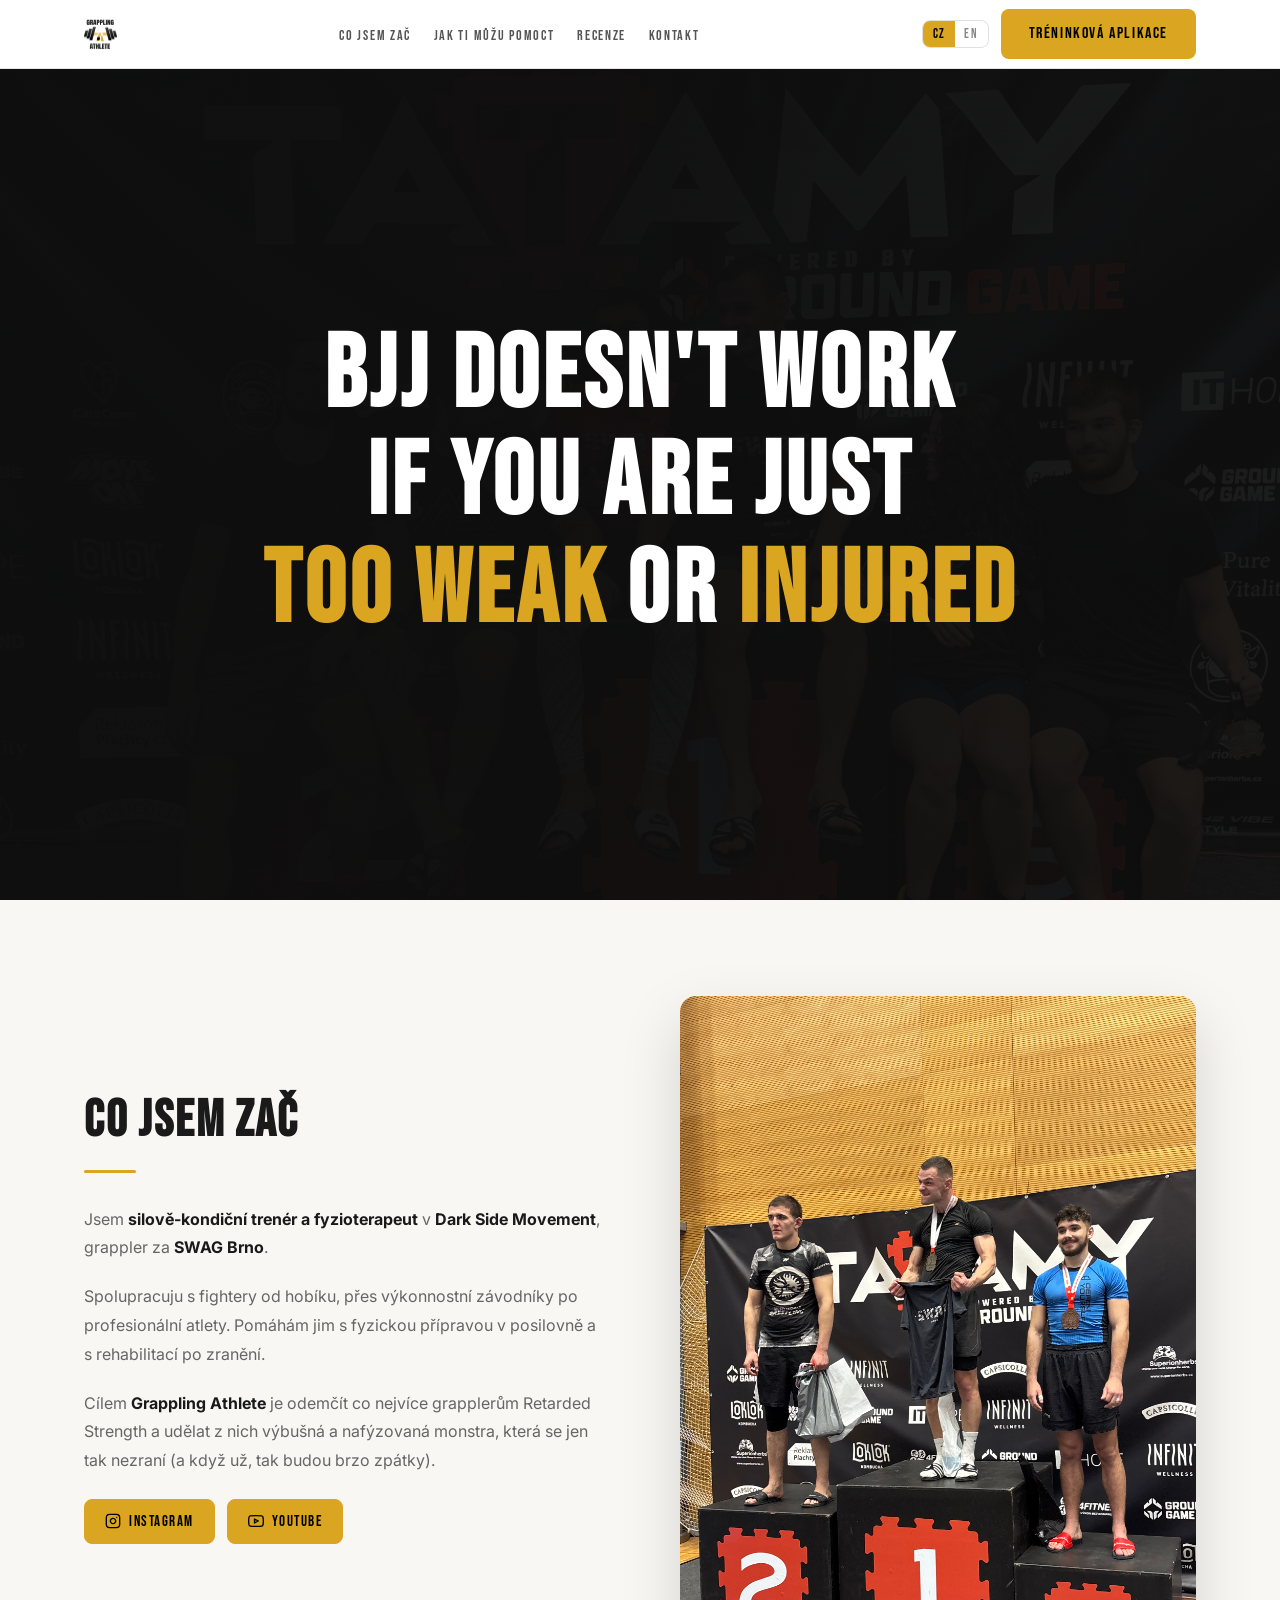
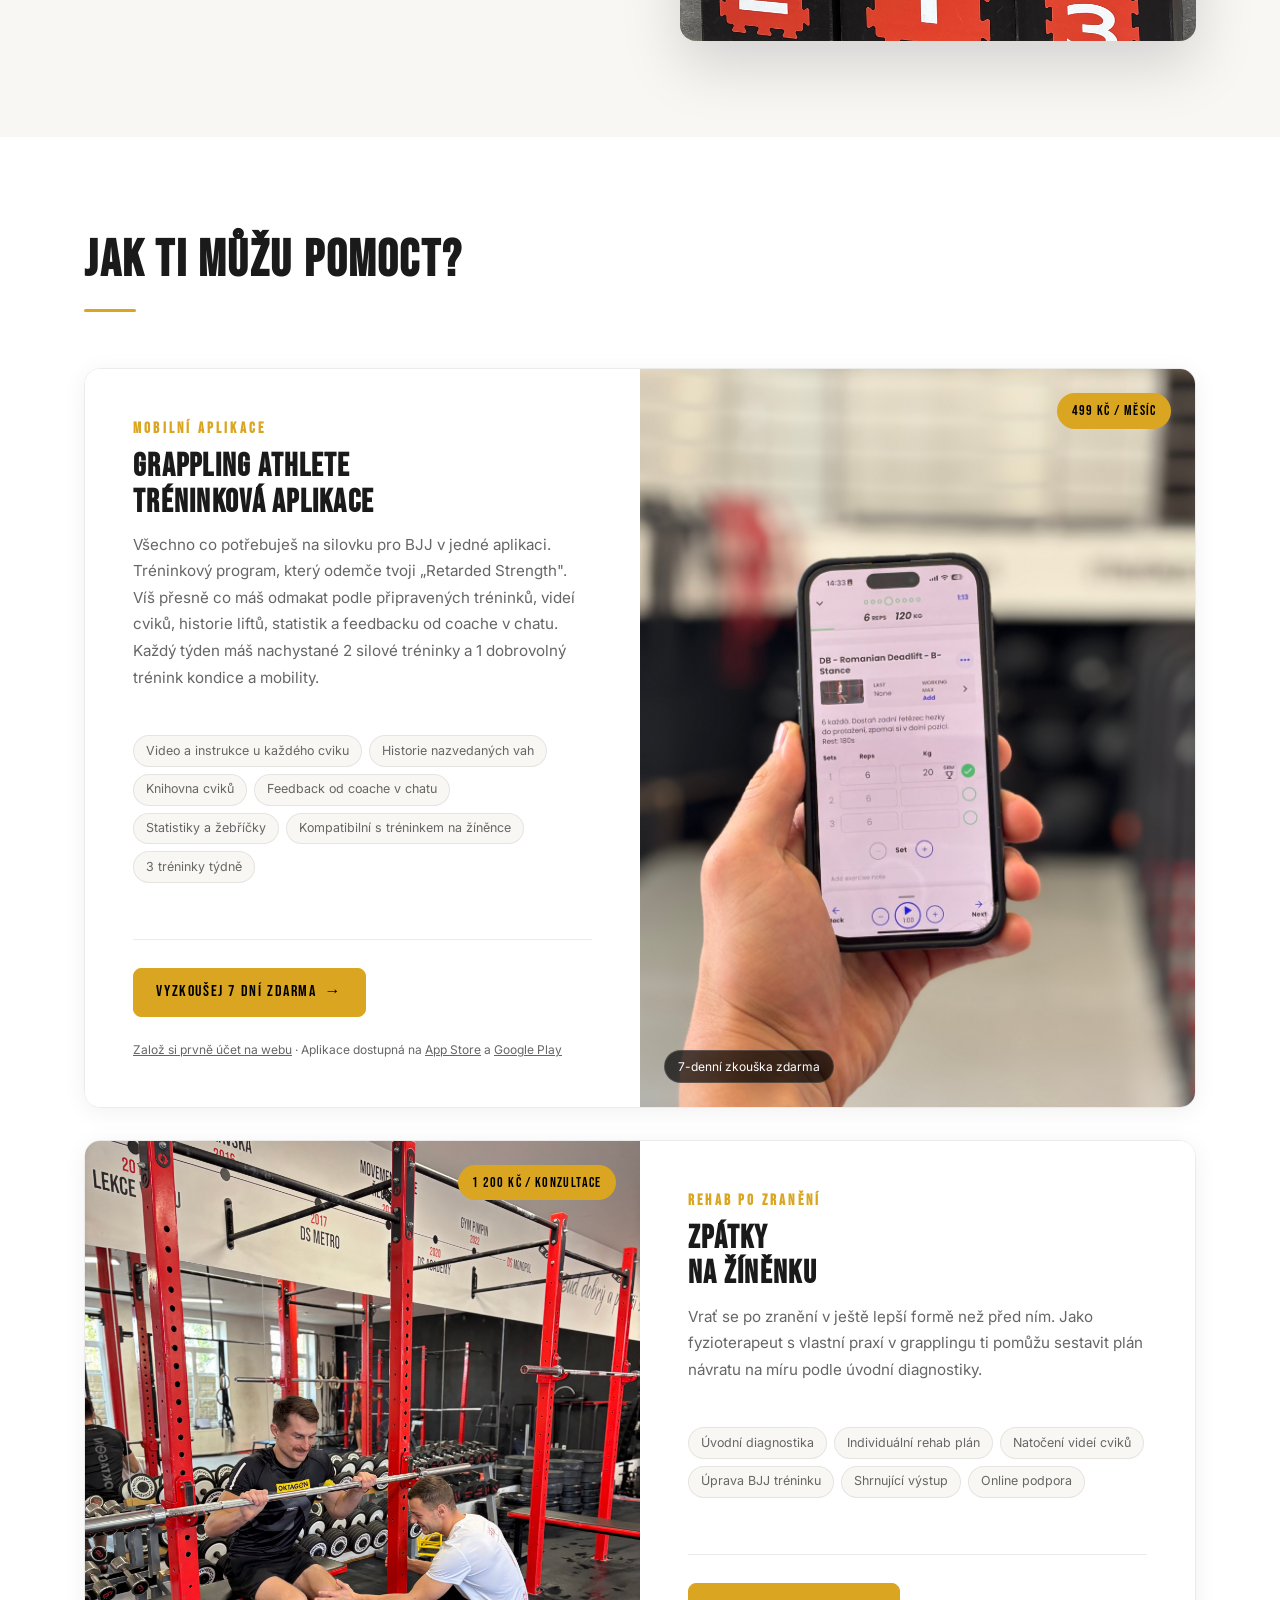
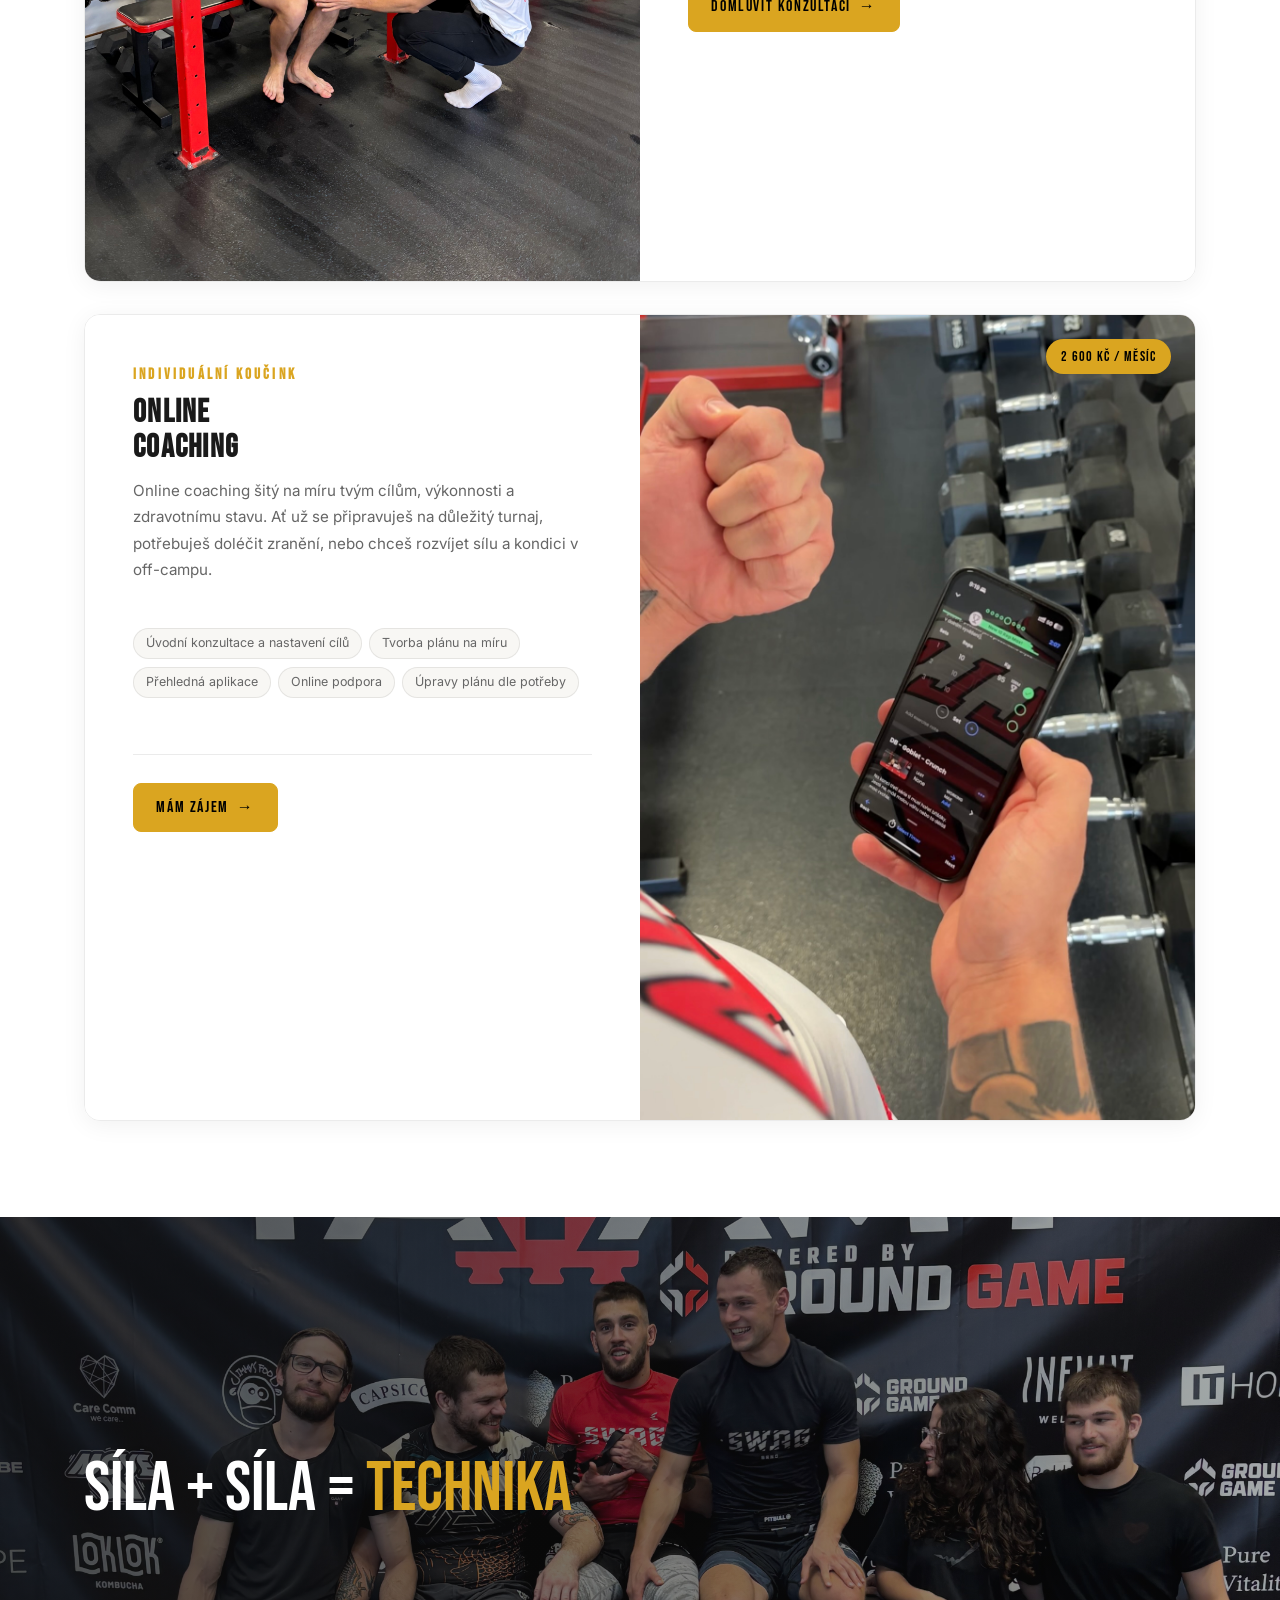
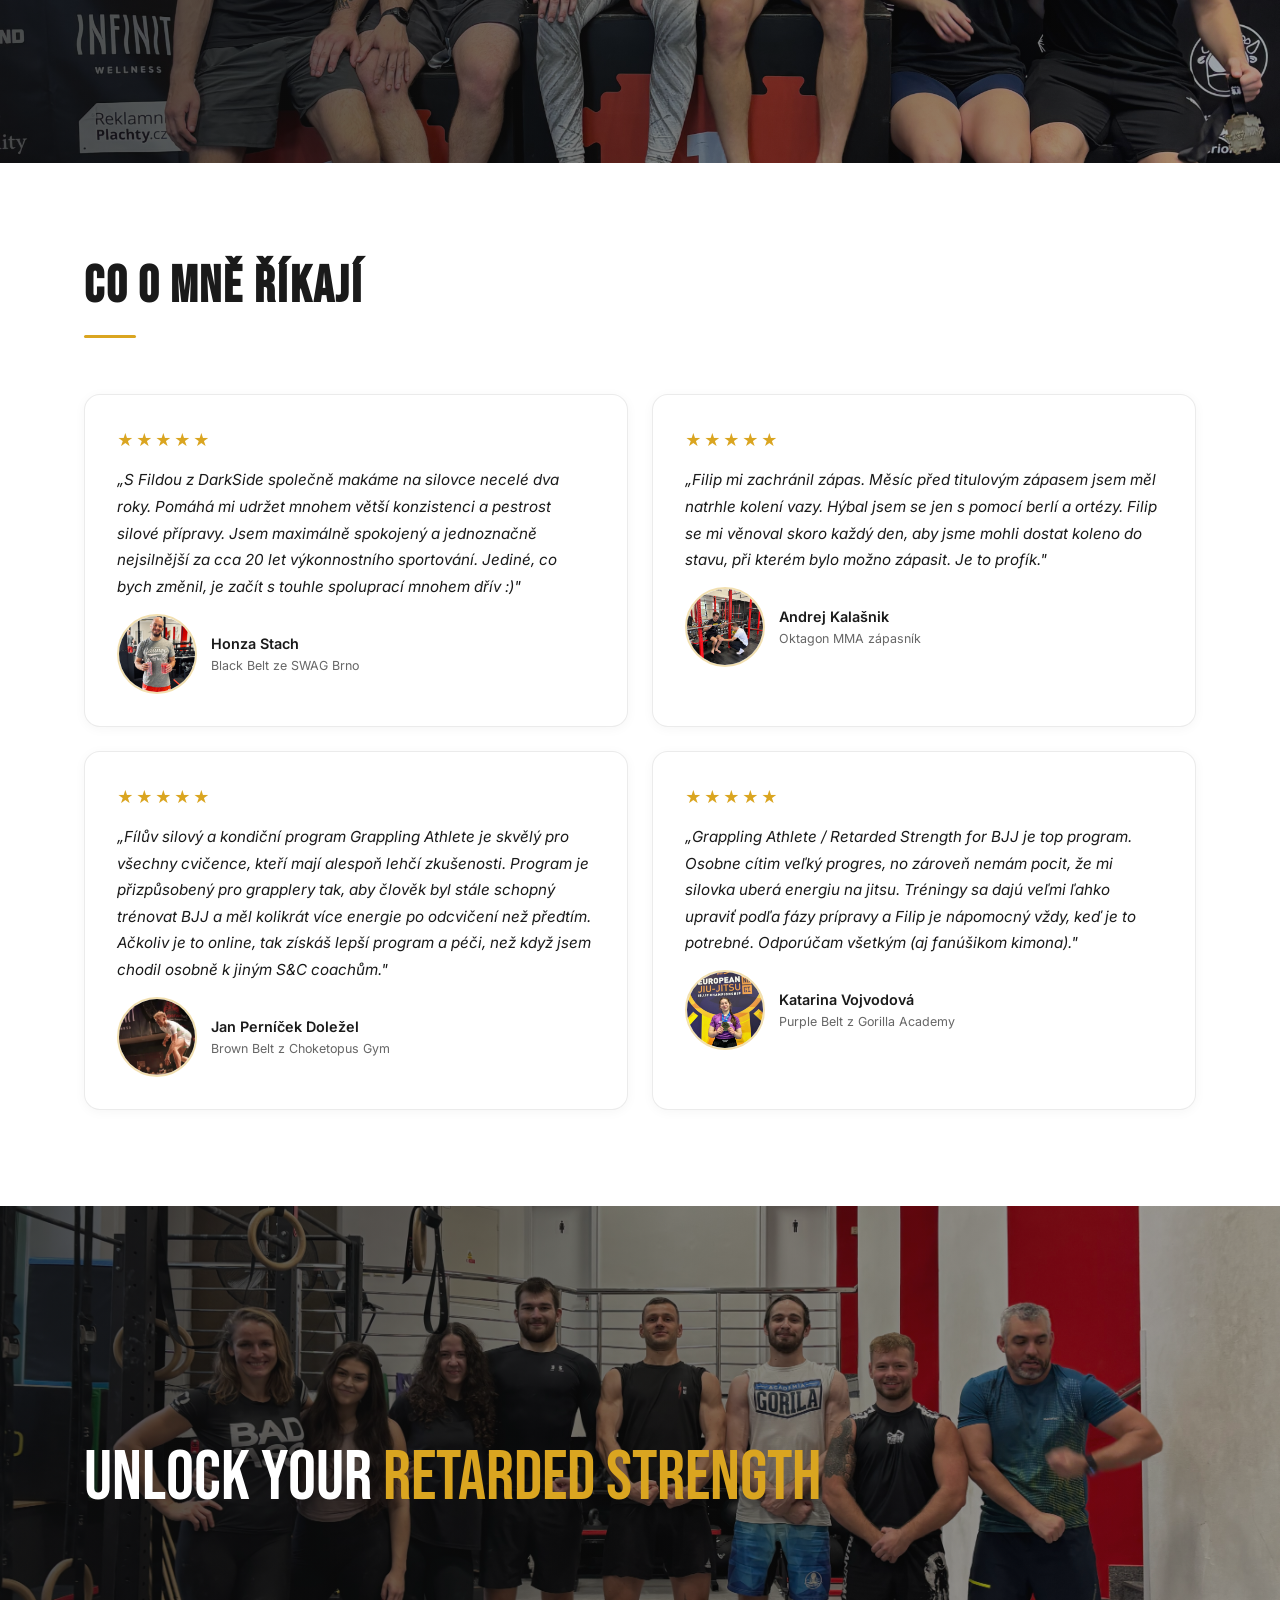
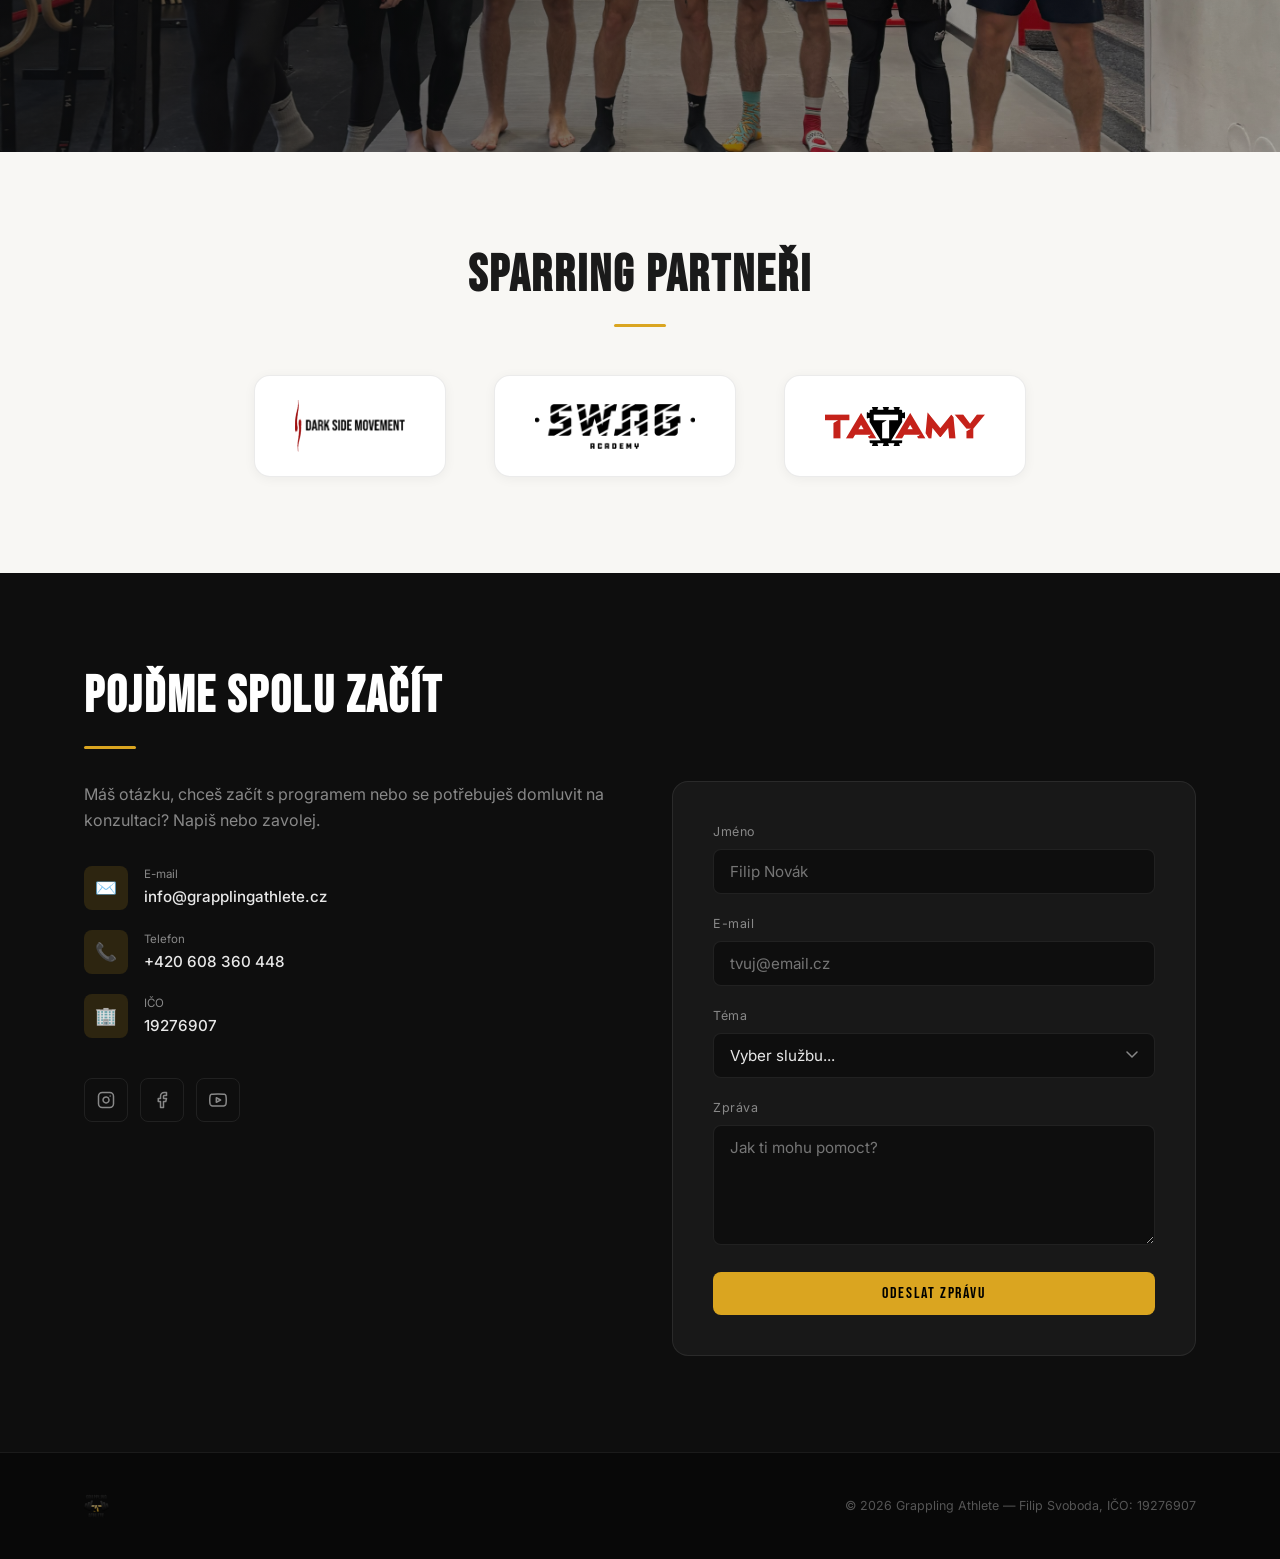
==== commit a210e06f: "Přidat odkazy na App Store a Google Play Aplikace je nově i na Google Play, tak obě jména obchodů od" ====
--- a/index.html
+++ b/index.html
@@ -157,8 +157,8 @@
                 &rarr;
               </a>
               <span class="service-panel__stores">
-                <span class="cs"><a href="https://app.grapplingathlete.cz/register" target="_blank" rel="noopener">Založ si prvně účet na webu</a> · Aplikace dostupná na App Store a Google Play</span>
-                <span class="en"><a href="https://app.grapplingathlete.cz/register" target="_blank" rel="noopener">Create your account on the web first</a> · Available on the App Store and Google Play</span>
+                <span class="cs"><a href="https://app.grapplingathlete.cz/register" target="_blank" rel="noopener">Založ si prvně účet na webu</a> · Aplikace dostupná na <a href="https://apps.apple.com/cz/app/grappling-athlete/id6806749225" target="_blank" rel="noopener">App Store</a> a <a href="https://play.google.com/store/apps/details?id=cz.grapplingathlete.app&amp;hl=cs" target="_blank" rel="noopener">Google Play</a></span>
+                <span class="en"><a href="https://app.grapplingathlete.cz/register" target="_blank" rel="noopener">Create your account on the web first</a> · Available on the <a href="https://apps.apple.com/cz/app/grappling-athlete/id6806749225" target="_blank" rel="noopener">App Store</a> and <a href="https://play.google.com/store/apps/details?id=cz.grapplingathlete.app" target="_blank" rel="noopener">Google Play</a></span>
               </span>
             </div>
           </div>
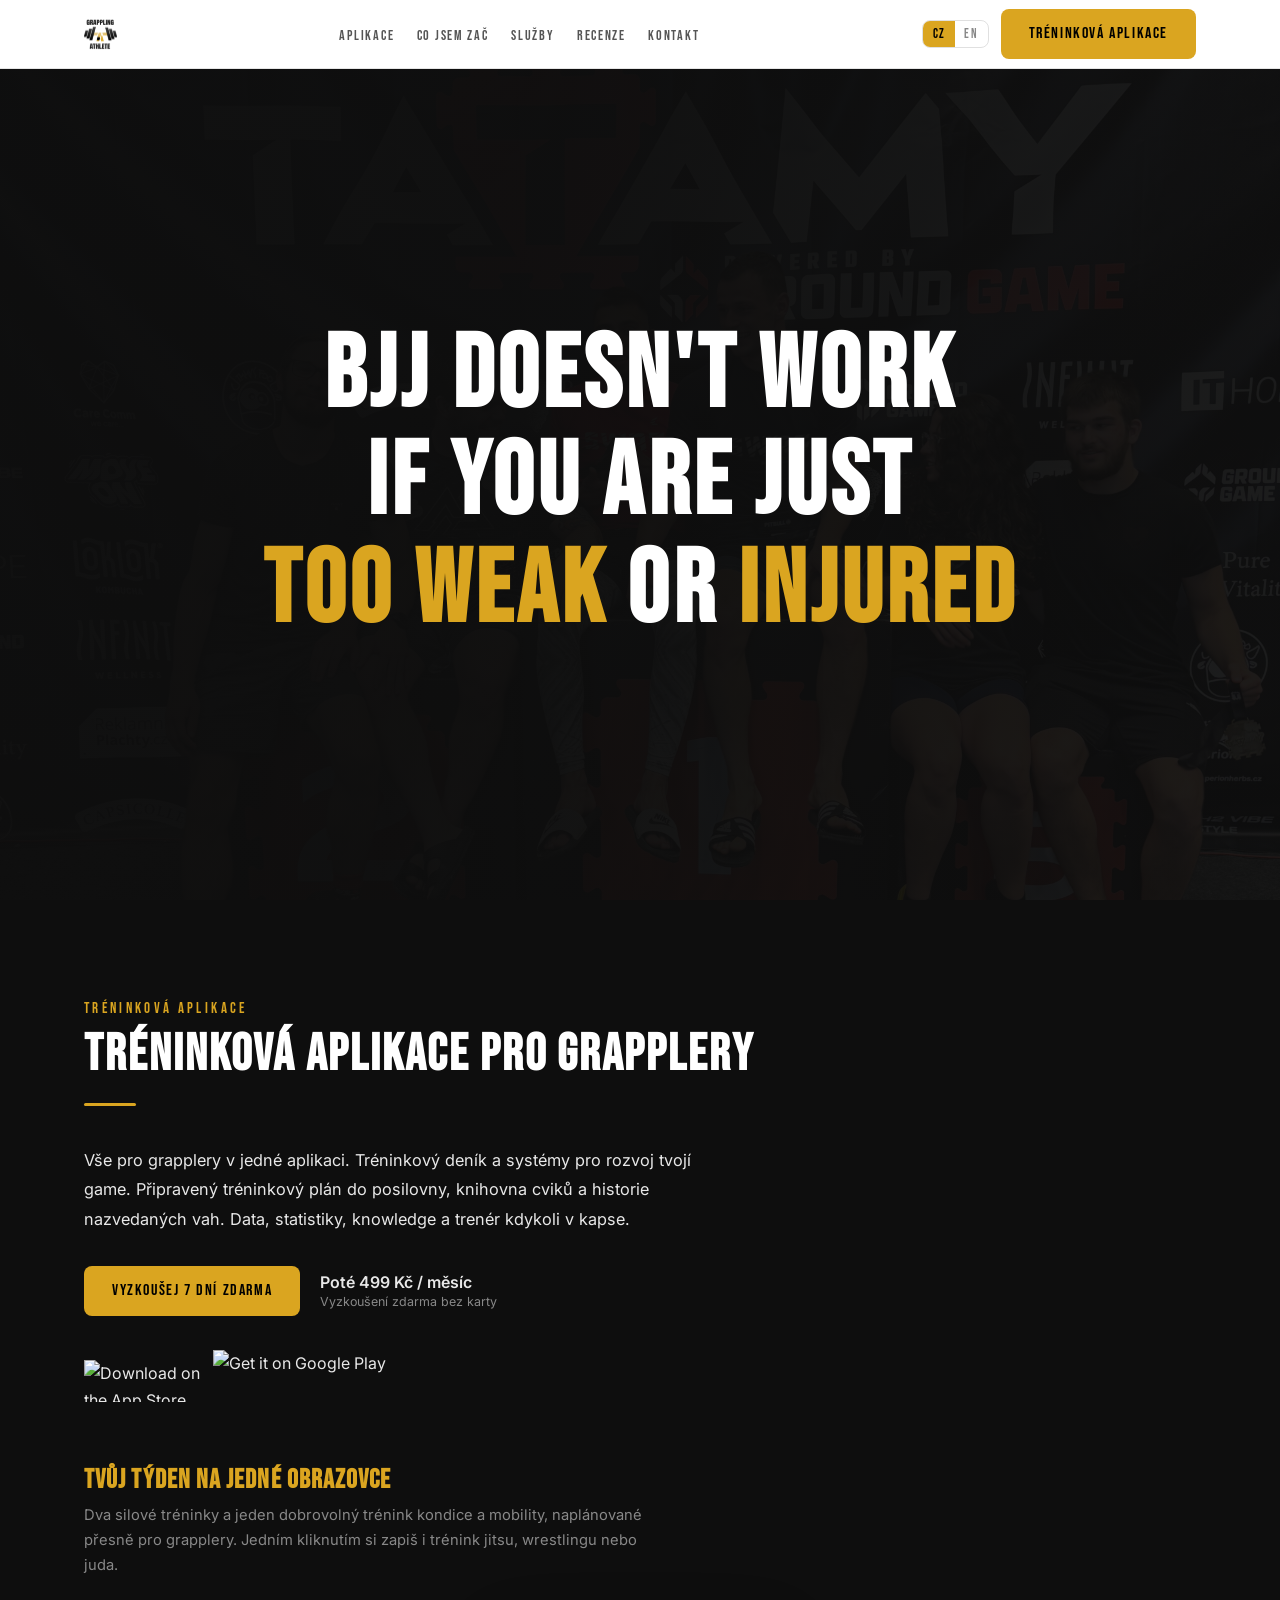
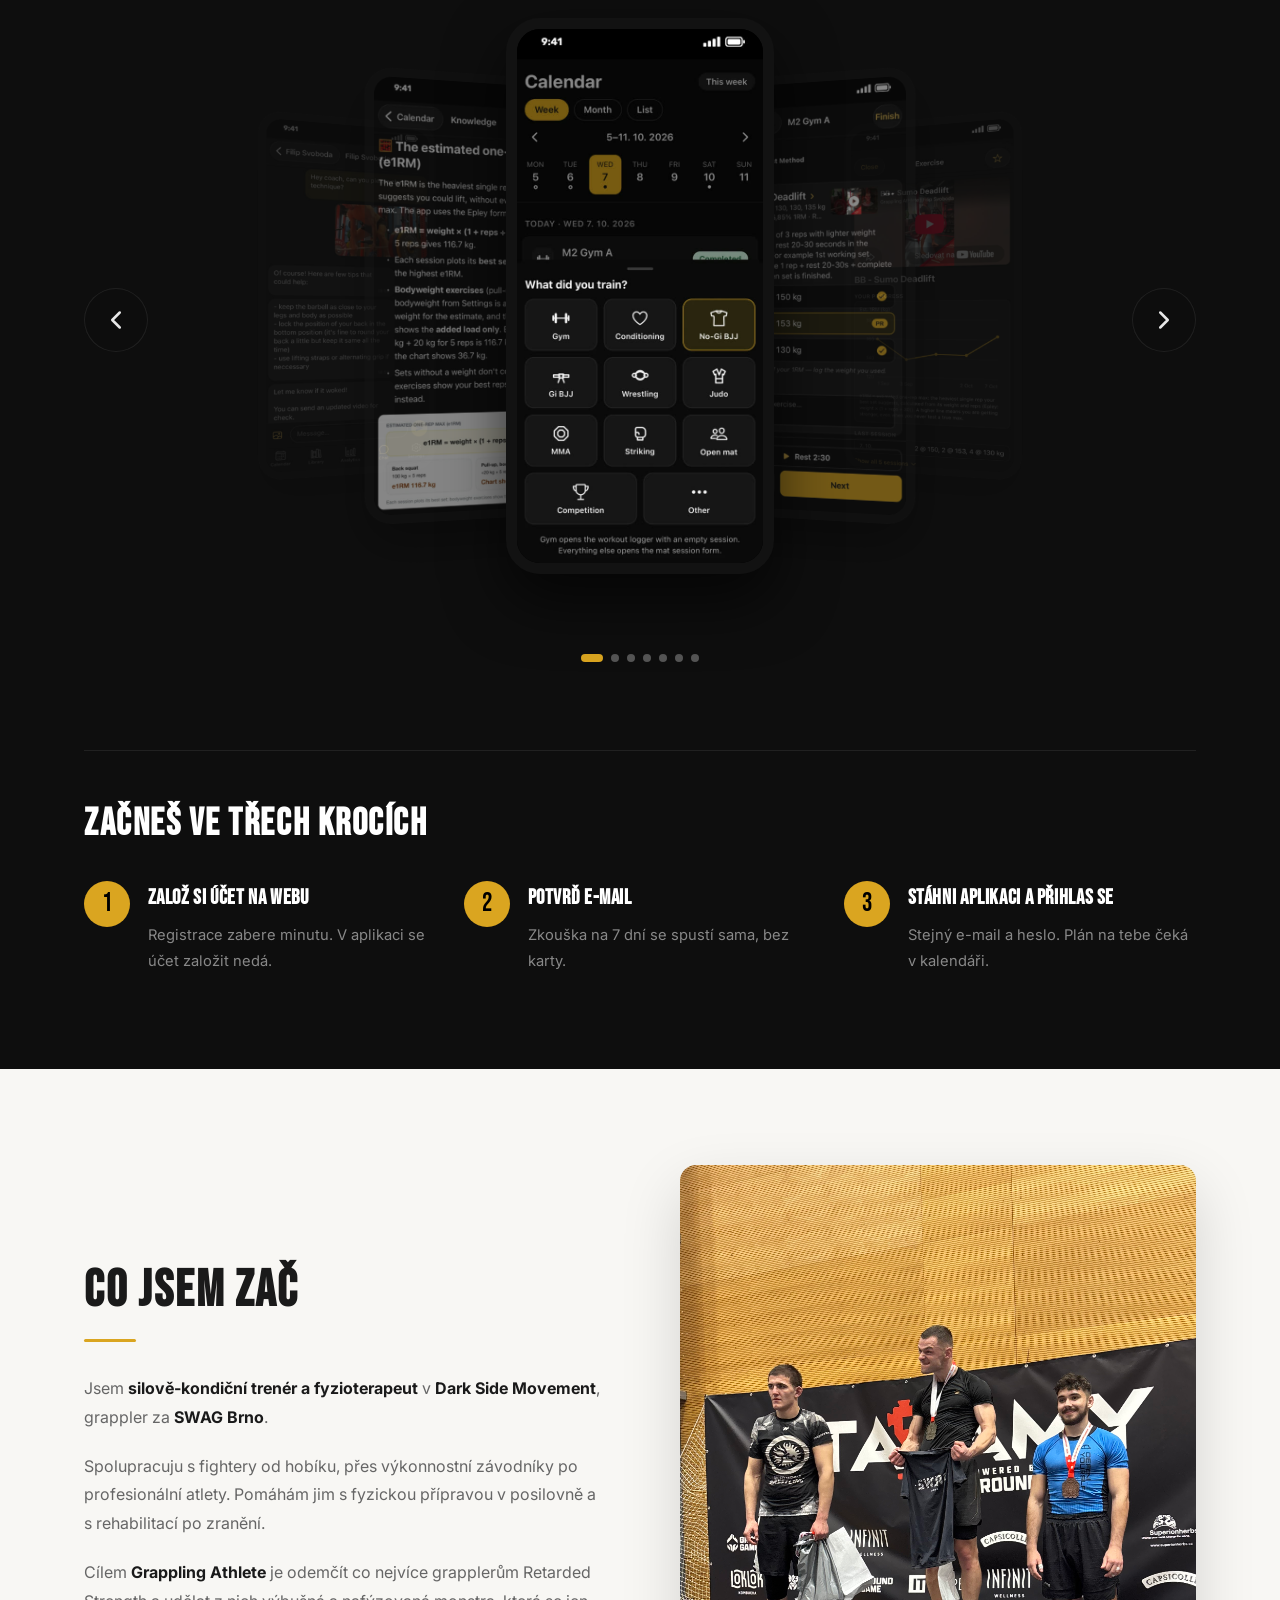
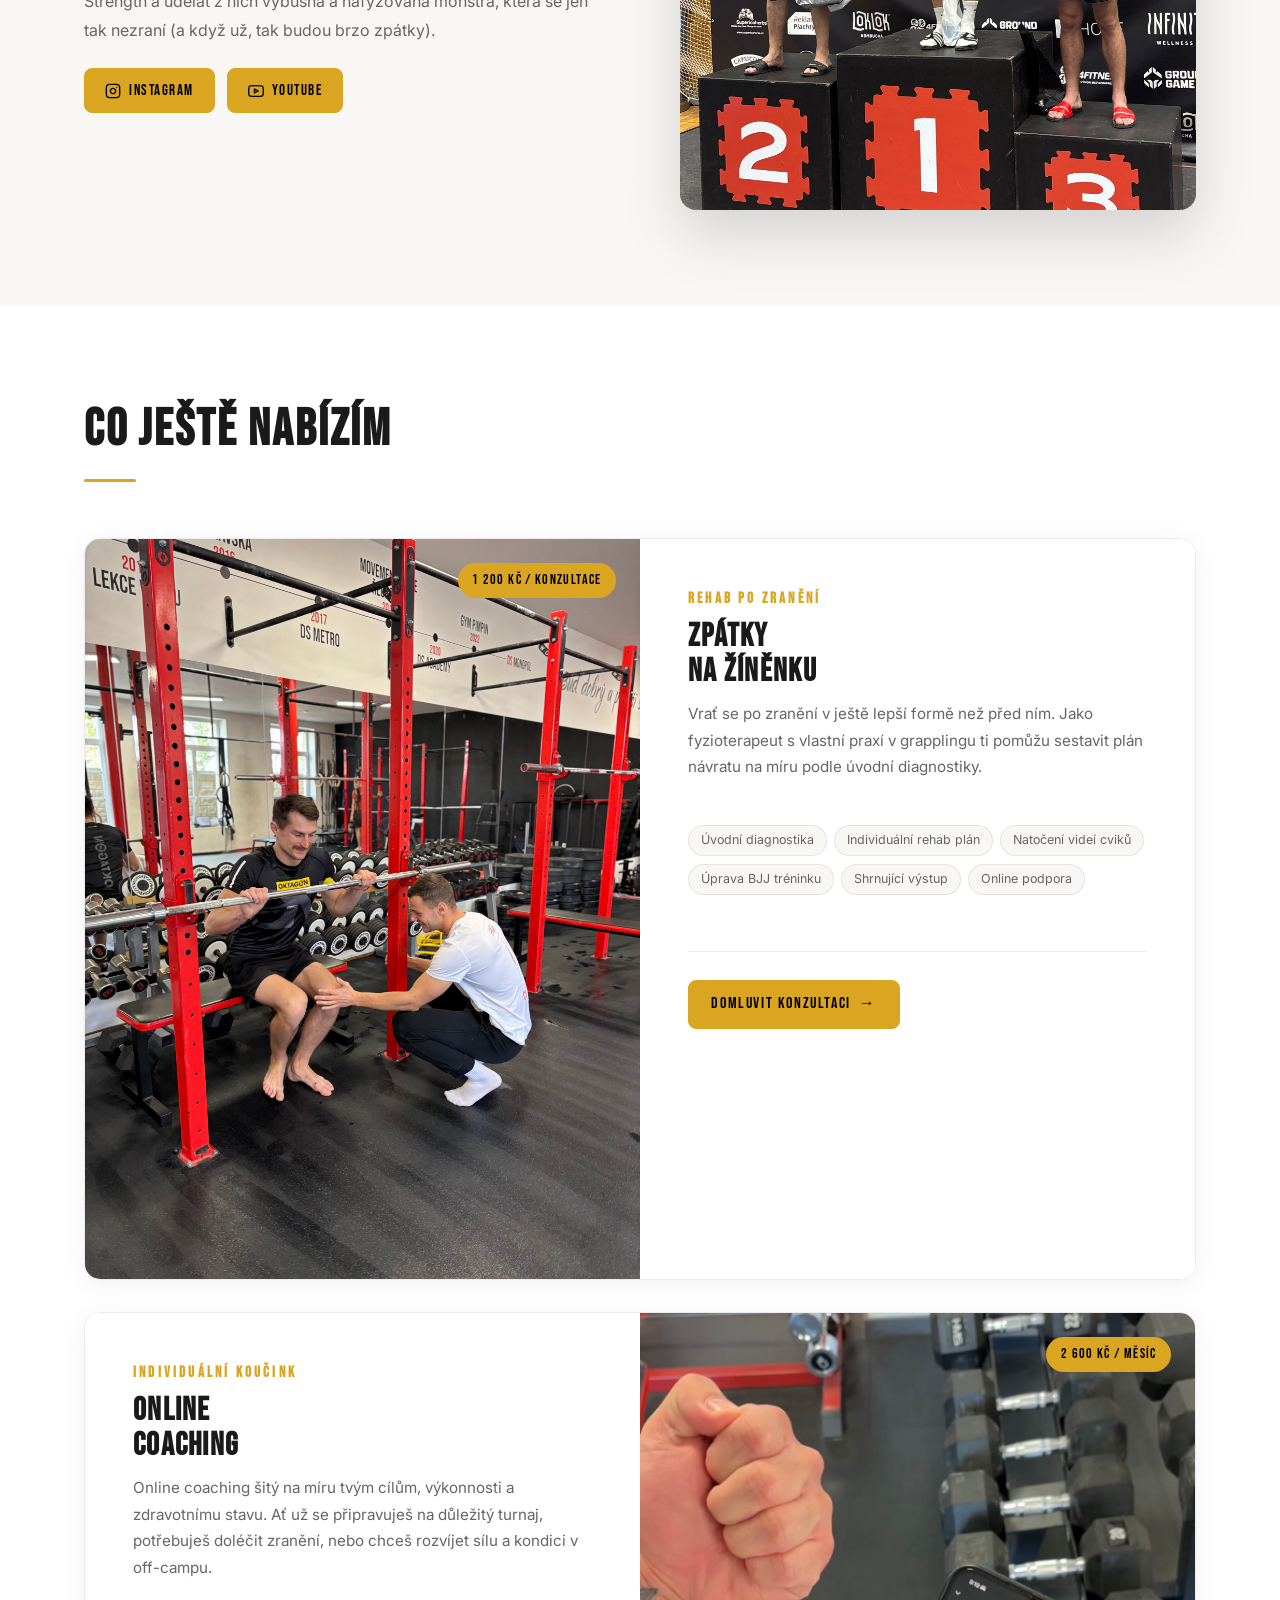
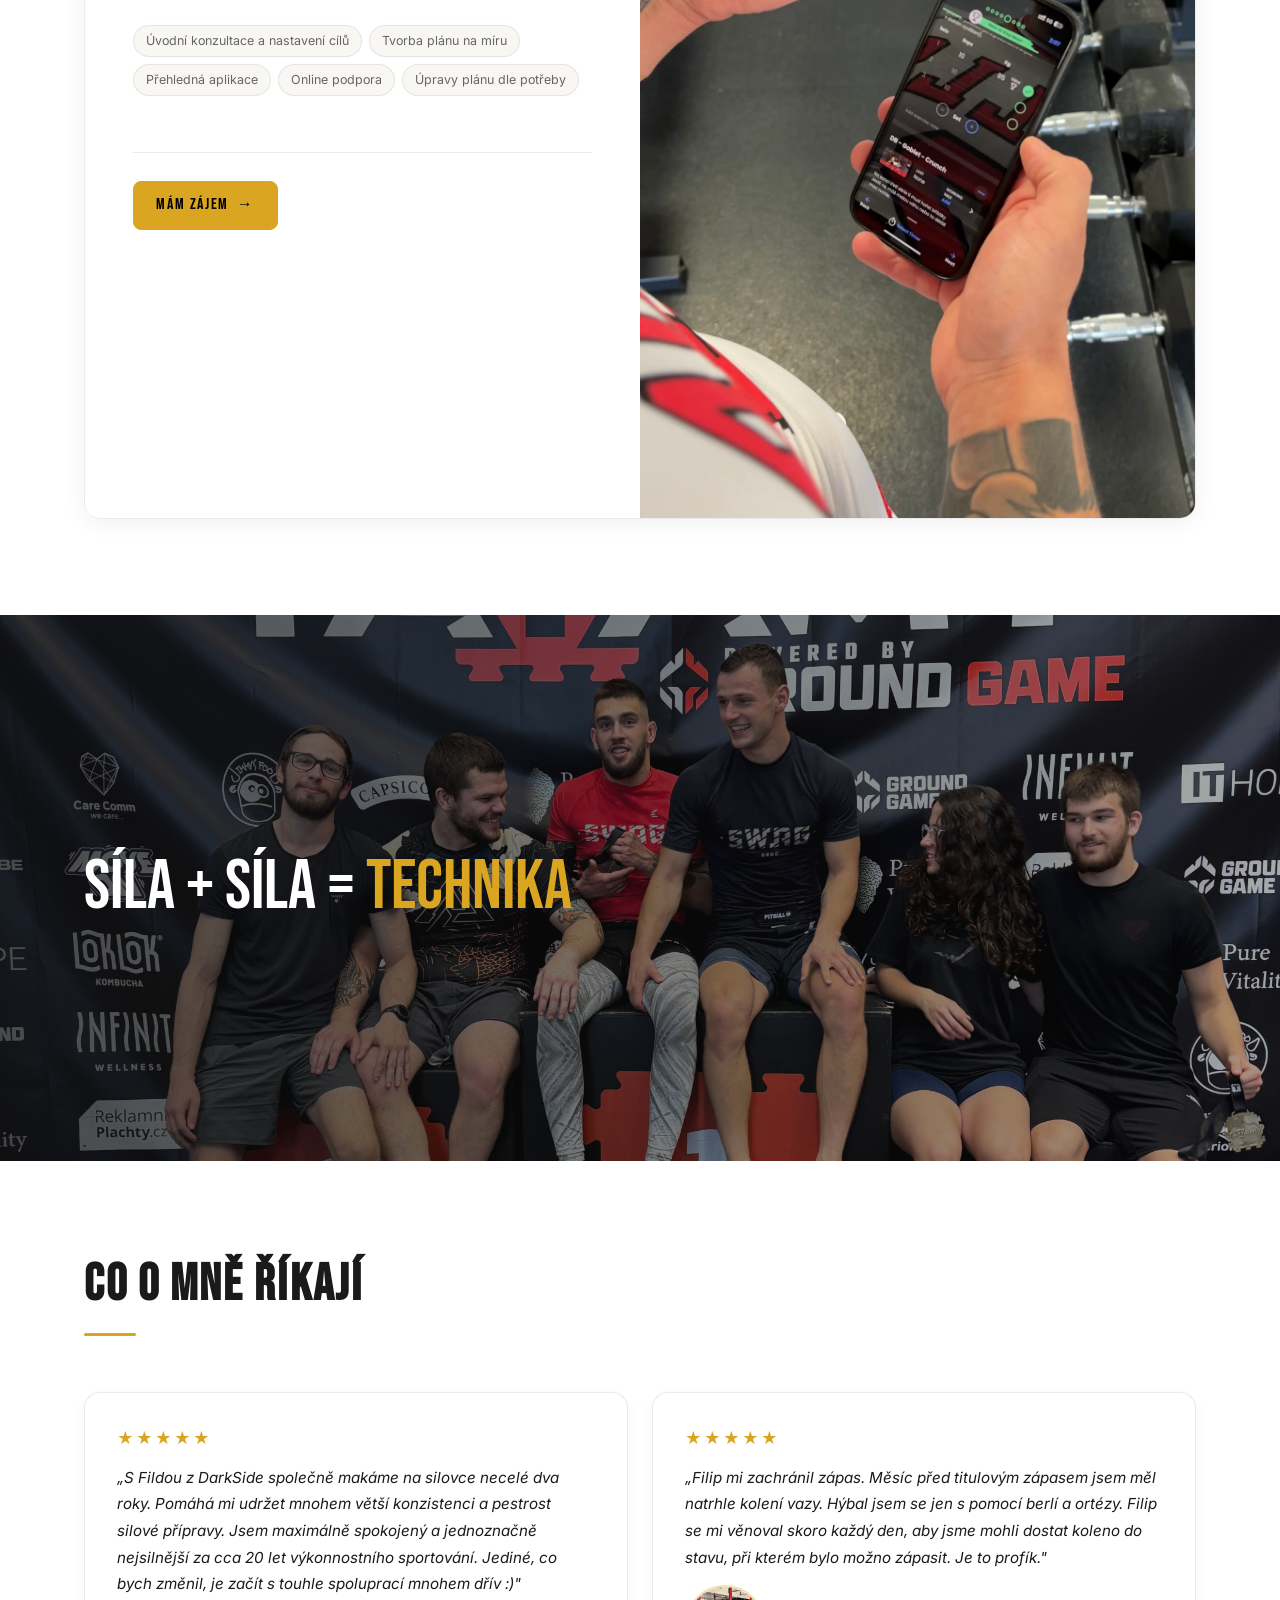
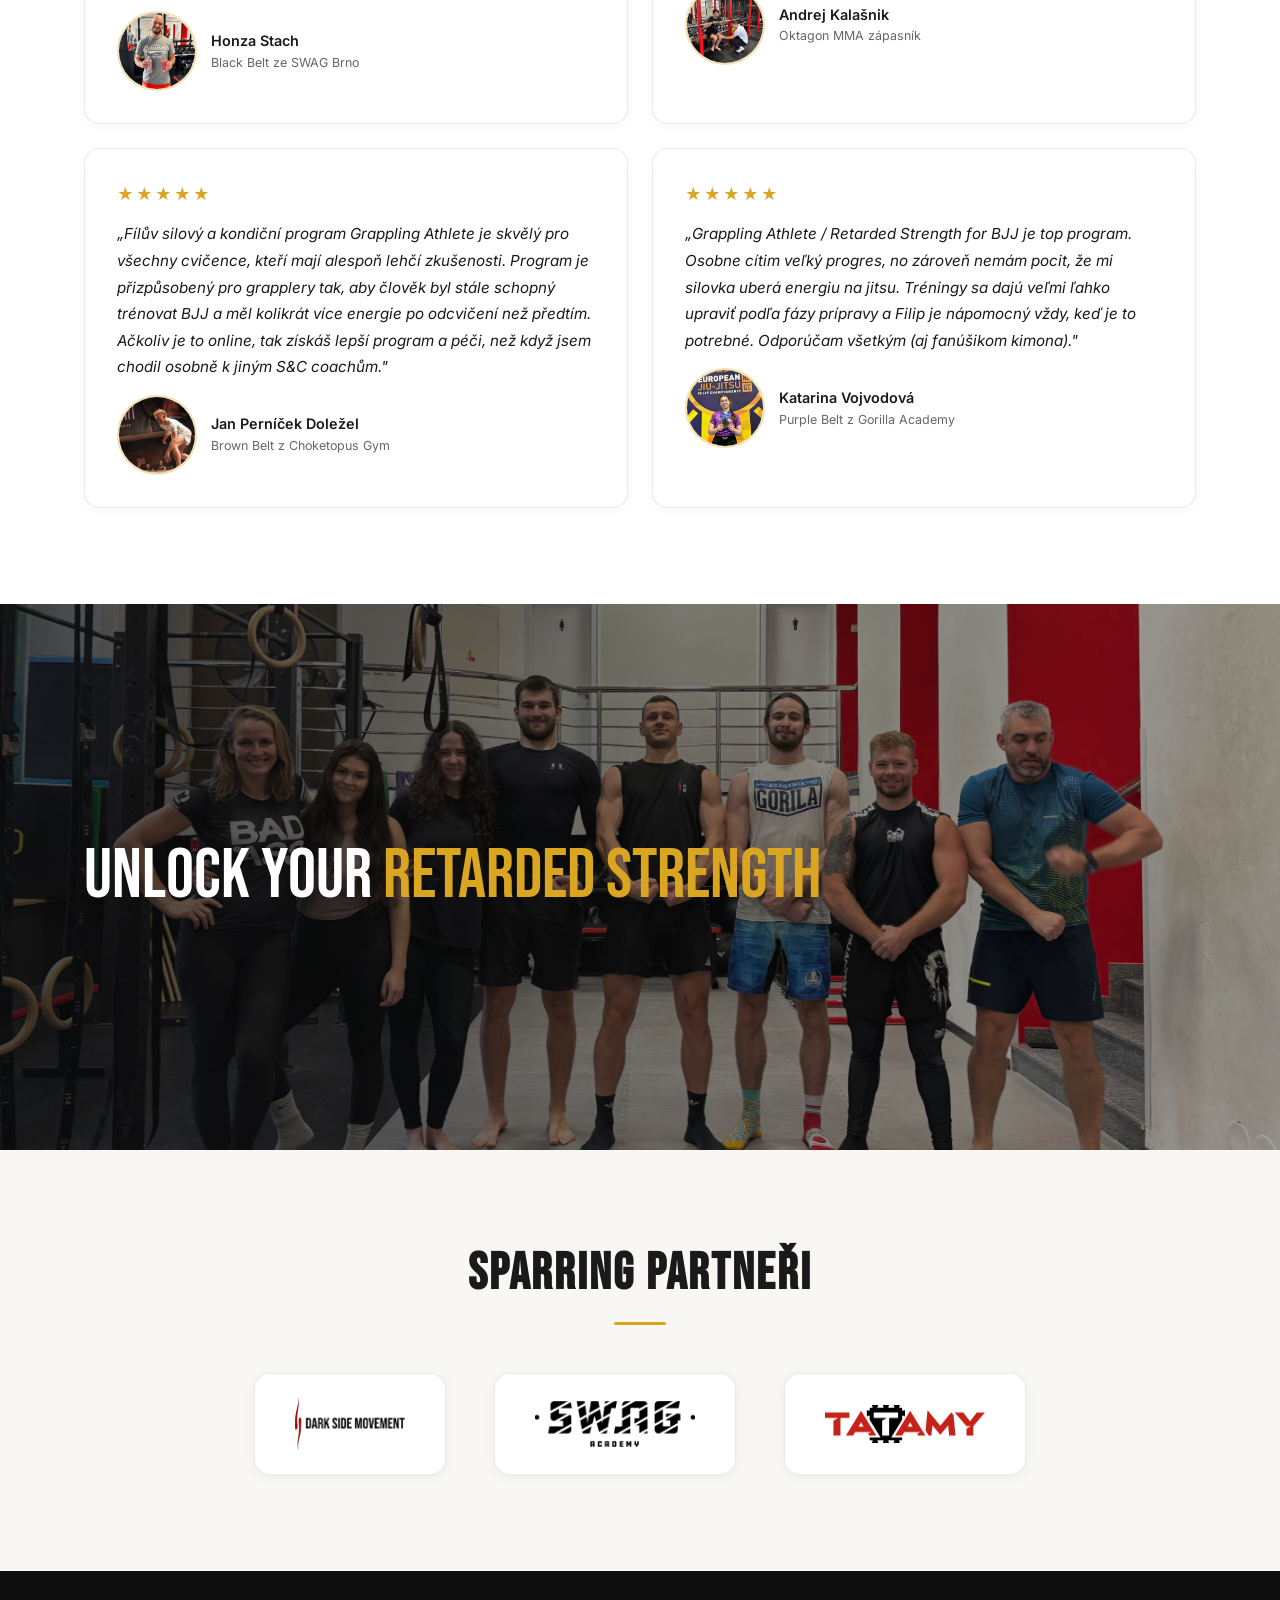
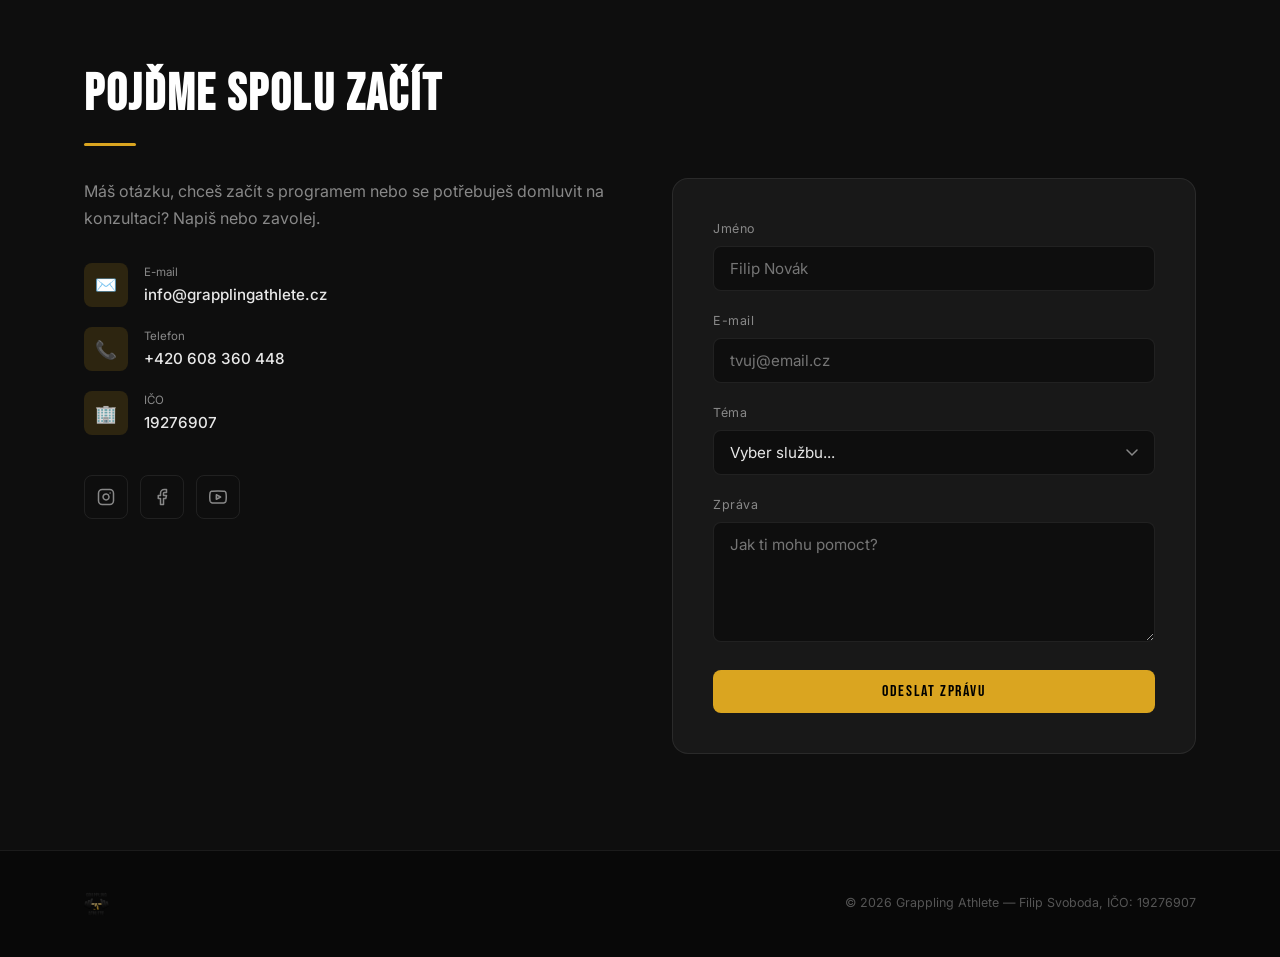
==== commit 9e4925b1: "Postavit web kolem tréninkové aplikace Aplikace dostala vlastní sekci hned pod herem a ostatní služb" ====
--- a/index.html
+++ b/index.html
@@ -25,13 +25,17 @@
         <img src="Pictures/Logo.png" alt="Grappling Athlete" />
       </a>
       <ul class="nav__links">
+        <li><a href="#aplikace">
+          <span class="cs">Aplikace</span>
+          <span class="en">The app</span>
+        </a></li>
         <li><a href="#o-mne">
           <span class="cs">Co jsem zač</span>
           <span class="en">About me</span>
         </a></li>
         <li><a href="#sluzby">
-          <span class="cs">Jak ti můžu pomoct</span>
-          <span class="en">What Do I Offer</span>
+          <span class="cs">Služby</span>
+          <span class="en">Services</span>
         </a></li>
         <li><a href="#recenze">
           <span class="cs">Recenze</span>
@@ -71,6 +75,166 @@
     </div>
   </section>
 
+
+  <!-- ══════════════════════════ APLIKACE ══════════════════════════ -->
+  <section class="section is-dark" id="aplikace">
+    <div class="container">
+      <p class="app__eyebrow">
+        <span class="cs">Tréninková aplikace</span>
+        <span class="en">Training app</span>
+      </p>
+      <h2 class="section-title" style="color:#fff">
+        <span class="cs">Tréninková aplikace pro grapplery</span>
+        <span class="en">The training app for grapplers</span>
+      </h2>
+      <div class="divider"></div>
+
+      <div class="app__intro">
+        <p class="app__lead">
+          <span class="cs">Vše pro grapplery v jedné aplikaci. Tréninkový deník a systémy pro rozvoj tvojí game. Připravený tréninkový plán do posilovny, knihovna cviků a historie nazvedaných vah. Data, statistiky, knowledge a trenér kdykoli v kapse.</span>
+          <span class="en">Everything a grappler needs in one app. A training log and systems for building your game. A ready-made gym program, an exercise library and the history of every lift. Data, stats, knowledge and your coach in your pocket.</span>
+        </p>
+        <div class="app__actions">
+          <a href="https://app.grapplingathlete.cz/register" target="_blank" rel="noopener" class="btn btn-primary">
+            <span class="cs">Vyzkoušej 7 dní zdarma</span>
+            <span class="en">Try 7 days free</span>
+          </a>
+          <span class="app__price">
+            <span class="cs">Poté 499 Kč / měsíc</span>
+            <span class="en">Then 499 CZK / month</span>
+            <small>
+              <span class="cs">Vyzkoušení zdarma bez karty</span>
+              <span class="en">Free trial, no card needed</span>
+            </small>
+          </span>
+          <div class="app__badges">
+            <a href="https://apps.apple.com/cz/app/grappling-athlete/id6806749225" target="_blank" rel="noopener" class="app__badge">
+              <img src="https://tools.applemediaservices.com/api/badges/download-on-the-app-store/black/en-us?size=250x83"
+                   alt="Download on the App Store" width="125" height="42" />
+            </a>
+            <a href="https://play.google.com/store/apps/details?id=cz.grapplingathlete.app" target="_blank" rel="noopener" class="app__badge app__badge--play">
+              <img src="https://play.google.com/intl/en_us/badges/static/images/badges/en_badge_web_generic.png"
+                   alt="Get it on Google Play" width="188" height="58" />
+            </a>
+          </div>
+        </div>
+      </div>
+
+      <div class="app__showcase" id="showcase">
+        <div class="showcase__head">
+          <div class="showcase__copy">
+          <div class="showcase__item is-active" data-i="0">
+            <h3><span class="cs">Tvůj týden na jedné obrazovce</span><span class="en">Your week in one view</span></h3>
+            <p><span class="cs">Dva silové tréninky a jeden dobrovolný trénink kondice a mobility, naplánované přesně pro grapplery. Jedním kliknutím si zapiš i trénink jitsu, wrestlingu nebo juda.</span><span class="en">Two strength sessions and one optional conditioning and mobility session, planned for grapplers. One tap logs your jiu-jitsu, wrestling or judo session too.</span></p>
+          </div>
+          <div class="showcase__item" data-i="1">
+            <h3><span class="cs">Zapisuj sérii po sérii</span><span class="en">Log it set by set</span></h3>
+            <p><span class="cs">U každého cviku v programu video a instrukce od coache. Minulý výsledek máš na obrazovce, odpočinkový časovač běží sám a aplikace ti napoví další váhu.</span><span class="en">Every exercise in the program has a video and cues from your coach. Your last result is on screen, the rest timer runs by itself and the app suggests the next weight.</span></p>
+          </div>
+          <div class="showcase__item" data-i="2">
+            <h3><span class="cs">Dívej se, jak sílíš</span><span class="en">See yourself get stronger</span></h3>
+            <p><span class="cs">Trackuj progres u každého cviku, sleduj svoji historii a šplhej po žebříčku napříč všemi atlety v týmu.</span><span class="en">Track your progress on every exercise, follow your history and climb the leaderboard across every athlete on the team.</span></p>
+          </div>
+          <div class="showcase__item" data-i="3">
+            <h3><span class="cs">Hlídej si zátěž</span><span class="en">Keep an eye on the load</span></h3>
+            <p><span class="cs">Čas na žíněnce i posilka se sčítají do jedné zátěže, měřené proti tvému běžnému týdnu. Vypeakuj svoji formu na turnaj na základě dat, nejen pocitů.</span><span class="en">Mat time and gym work add up to one load, measured against your usual week. Peak for a tournament on data, not on how you feel.</span></p>
+          </div>
+          <div class="showcase__item" data-i="4">
+            <h3><span class="cs">Zmapuj si svoji hru</span><span class="en">Map your game</span></h3>
+            <p><span class="cs">Vytvoř si svoje vlastní jitsu systémy jako myšlenkovou mapu a nakresli si game plan. Z tvých poznámek z tréninku ti AI vytáhne návrhy, co doplnit. Nasdílej svůj systém sparring parťákům.</span><span class="en">Build your own jiu-jitsu systems as a mind map and draw your game plan. The AI turns your training notes into suggestions for what to add. Share your system with your sparring partners.</span></p>
+          </div>
+          <div class="showcase__item" data-i="5">
+            <h3><span class="cs">Coach v kapse</span><span class="en">A coach in your pocket</span></h3>
+            <p><span class="cs">Pošli video provedení cviku a dostaneš zpětnou vazbu na techniku i na plán. Jakékoli další dotazy můžeš psát přímo do chatu.</span><span class="en">Send a video of an exercise and get feedback on your technique and your plan. Anything else, write it straight into the chat.</span></p>
+          </div>
+          <div class="showcase__item" data-i="6">
+            <h3><span class="cs">Pochop proč</span><span class="en">Learn the why</span></h3>
+            <p><span class="cs">Krátké návody na fungování aplikace, fyzický rozvoj, regeneraci nebo suplementaci. Ať víš, proč v plánu je to, co v něm je.</span><span class="en">Short guides on how the app works, physical development, recovery and supplementation, so you know why your plan looks the way it does.</span></p>
+          </div>
+        </div>
+        </div>
+
+        <div class="showcase__viewport">
+          <button class="showcase__arrow showcase__arrow--prev" type="button" data-dir="-1" aria-label="Předchozí obrazovka">
+            <svg viewBox="0 0 24 24" fill="none" stroke="currentColor" stroke-width="2" stroke-linecap="round" stroke-linejoin="round" aria-hidden="true"><path d="M15 18l-6-6 6-6"/></svg>
+          </button>
+          <button class="showcase__arrow showcase__arrow--next" type="button" data-dir="1" aria-label="Další obrazovka">
+            <svg viewBox="0 0 24 24" fill="none" stroke="currentColor" stroke-width="2" stroke-linecap="round" stroke-linejoin="round" aria-hidden="true"><path d="M9 18l6-6-6-6"/></svg>
+          </button>
+          <div class="showcase__stage">
+          <button class="phone" type="button" data-i="0" aria-label="Kalendář s tréninky na týden">
+            <span class="phone__frame"><img src="Pictures/screen-tyden.jpg" alt="Kalendář s tréninky na týden" width="520" height="1130" loading="lazy" /></span>
+          </button>
+          <button class="phone" type="button" data-i="1" aria-label="Zápis série u cviku">
+            <span class="phone__frame"><img src="Pictures/screen-logger.jpg" alt="Zápis série u cviku" width="520" height="1130" loading="lazy" /></span>
+          </button>
+          <button class="phone" type="button" data-i="2" aria-label="Graf odhadovaného maxima u cviku">
+            <span class="phone__frame"><img src="Pictures/screen-progres.jpg" alt="Graf odhadovaného maxima u cviku" width="520" height="1130" loading="lazy" /></span>
+          </button>
+          <button class="phone" type="button" data-i="3" aria-label="Přehled tréninkové zátěže za týden">
+            <span class="phone__frame"><img src="Pictures/screen-zatez.jpg" alt="Přehled tréninkové zátěže za týden" width="520" height="1130" loading="lazy" /></span>
+          </button>
+          <button class="phone" type="button" data-i="4" aria-label="Mapa game planu s pozicemi a reakcemi">
+            <span class="phone__frame">
+              <img class="cs is-block" src="Pictures/screen-systems.jpg" alt="Mapa game planu s pozicemi a reakcemi" width="520" height="1130" loading="lazy" />
+              <img class="en is-block" src="Pictures/screen-systems-en.jpg" alt="A game plan map of positions and reactions" width="520" height="1130" loading="lazy" />
+            </span>
+          </button>
+          <button class="phone" type="button" data-i="5" aria-label="Chat s coachem v aplikaci">
+            <span class="phone__frame"><img src="Pictures/screen-chat.jpg" alt="Chat s coachem v aplikaci" width="520" height="1130" loading="lazy" /></span>
+          </button>
+          <button class="phone" type="button" data-i="6" aria-label="Článek v sekci Knowledge">
+            <span class="phone__frame"><img src="Pictures/screen-knowledge.jpg" alt="Článek v sekci Knowledge" width="520" height="1130" loading="lazy" /></span>
+          </button>
+          </div>
+        </div>
+
+        <div class="showcase__dots">
+          <button class="showcase__dot is-active" type="button" data-i="0" aria-label="Kalendář s tréninky na týden"></button>
+          <button class="showcase__dot" type="button" data-i="1" aria-label="Zápis série u cviku"></button>
+          <button class="showcase__dot" type="button" data-i="2" aria-label="Graf odhadovaného maxima u cviku"></button>
+          <button class="showcase__dot" type="button" data-i="3" aria-label="Přehled tréninkové zátěže za týden"></button>
+          <button class="showcase__dot" type="button" data-i="4" aria-label="Mapa game planu s pozicemi a reakcemi"></button>
+          <button class="showcase__dot" type="button" data-i="5" aria-label="Chat s coachem v aplikaci"></button>
+          <button class="showcase__dot" type="button" data-i="6" aria-label="Článek v sekci Knowledge"></button>
+        </div>
+      </div>
+
+      <div class="app__steps">
+        <h3 class="app__steps-title">
+          <span class="cs">Začneš ve třech krocích</span>
+          <span class="en">Start in three steps</span>
+        </h3>
+        <ol class="app-steps">
+          <li class="app-step">
+            <span class="app-step__num">1</span>
+            <div>
+              <b><span class="cs">Založ si účet na webu</span><span class="en">Create your account on the web</span></b>
+              <span class="cs">Registrace zabere minutu. V aplikaci se účet založit nedá.</span>
+              <span class="en">Registration takes a minute. The app has no sign-up of its own.</span>
+            </div>
+          </li>
+          <li class="app-step">
+            <span class="app-step__num">2</span>
+            <div>
+              <b><span class="cs">Potvrď e-mail</span><span class="en">Confirm your email</span></b>
+              <span class="cs">Zkouška na 7 dní se spustí sama, bez karty.</span>
+              <span class="en">Your 7-day trial starts by itself, no card needed.</span>
+            </div>
+          </li>
+          <li class="app-step">
+            <span class="app-step__num">3</span>
+            <div>
+              <b><span class="cs">Stáhni aplikaci a přihlas se</span><span class="en">Get the app and sign in</span></b>
+              <span class="cs">Stejný e-mail a heslo. Plán na tebe čeká v kalendáři.</span>
+              <span class="en">Same email and password. Your program is waiting in the calendar.</span>
+            </div>
+          </li>
+        </ol>
+      </div>
+    </div>
+  </section>
+
   <!-- ══════════════════════════ ABOUT ══════════════════════════ -->
   <section class="section is-light" id="o-mne">
     <div class="container">
@@ -119,55 +283,12 @@
   <section class="section is-white" id="sluzby">
     <div class="container">
       <h2 class="section-title" style="color:var(--light-text)">
-        <span class="cs">Jak ti můžu pomoct?</span>
-        <span class="en">What Do I Offer?</span>
+        <span class="cs">Co ještě nabízím</span>
+        <span class="en">What else I offer</span>
       </h2>
       <div class="divider"></div>
 
       <div class="services__panels">
-
-        <!-- ── Panel 1: Grappling Athlete App ── -->
-        <div class="service-panel" id="sluzba-app">
-          <div class="service-panel__body">
-            <div class="service-panel__tag">
-              <span class="cs">Mobilní aplikace</span>
-              <span class="en">Mobile app</span>
-            </div>
-            <h3 class="service-panel__title">Grappling Athlete<br />
-              <span class="cs">Tréninková aplikace</span><span class="en">Training app</span>
-            </h3>
-            <p class="service-panel__desc">
-              <span class="cs">Všechno co potřebuješ na silovku pro BJJ v jedné aplikaci. Tréninkový program, který odemče tvoji „Retarded Strength". Víš přesně co máš odmakat podle připravených tréninků, videí cviků, historie liftů, statistik a feedbacku od coache v chatu. Každý týden máš nachystané 2 silové tréninky a 1 dobrovolný trénink kondice a mobility.</span>
-              <span class="en">Everything you need for BJJ strength work in one app. A training programme that unlocks your Retarded Strength. You know exactly what to put in — ready-made sessions, exercise videos, lifting history, stats and coach feedback in chat. Every week you get 2 strength sessions plus 1 optional conditioning and mobility session.</span>
-            </p>
-            <div class="service-panel__benefits">
-              <span class="service-panel__benefit"><span class="cs">Video a instrukce u každého cviku</span><span class="en">Demo video and cues for every exercise</span></span>
-              <span class="service-panel__benefit"><span class="cs">Historie nazvedaných vah</span><span class="en">Full lifting history</span></span>
-              <span class="service-panel__benefit"><span class="cs">Knihovna cviků</span><span class="en">Exercise library</span></span>
-              <span class="service-panel__benefit"><span class="cs">Feedback od coache v chatu</span><span class="en">Coach feedback in chat</span></span>
-              <span class="service-panel__benefit"><span class="cs">Statistiky a žebříčky</span><span class="en">Stats and leaderboards</span></span>
-              <span class="service-panel__benefit"><span class="cs">Kompatibilní s tréninkem na žíněnce</span><span class="en">Compatible with your mat training</span></span>
-              <span class="service-panel__benefit"><span class="cs">3 tréninky týdně</span><span class="en">3 sessions per week</span></span>
-            </div>
-            <div class="service-panel__footer">
-              <a href="https://app.grapplingathlete.cz"
-                 target="_blank" rel="noopener" class="service-panel__cta">
-                <span class="cs">Vyzkoušej 7 dní zdarma</span>
-                <span class="en">Try 7 days free</span>
-                &rarr;
-              </a>
-              <span class="service-panel__stores">
-                <span class="cs"><a href="https://app.grapplingathlete.cz/register" target="_blank" rel="noopener">Založ si prvně účet na webu</a> · Aplikace dostupná na <a href="https://apps.apple.com/cz/app/grappling-athlete/id6806749225" target="_blank" rel="noopener">App Store</a> a <a href="https://play.google.com/store/apps/details?id=cz.grapplingathlete.app&amp;hl=cs" target="_blank" rel="noopener">Google Play</a></span>
-                <span class="en"><a href="https://app.grapplingathlete.cz/register" target="_blank" rel="noopener">Create your account on the web first</a> · Available on the <a href="https://apps.apple.com/cz/app/grappling-athlete/id6806749225" target="_blank" rel="noopener">App Store</a> and <a href="https://play.google.com/store/apps/details?id=cz.grapplingathlete.app" target="_blank" rel="noopener">Google Play</a></span>
-              </span>
-            </div>
-          </div>
-          <div class="service-panel__visual">
-            <img src="Pictures/programonphone.jpg" alt="Grappling Athlete App" />
-            <span class="service-panel__price-badge">499 Kč / <span class="cs">měsíc</span><span class="en">month</span></span>
-            <span class="service-panel__trial-badge">7-<span class="cs">denní zkouška zdarma</span><span class="en">day free trial</span></span>
-          </div>
-        </div>
 
         <!-- ── Panel 2: Back on the Mat ── -->
         <div class="service-panel service-panel--alt" id="sluzba-rehab">
@@ -433,11 +554,11 @@
           <form id="contact-form" action="https://formspree.io/f/xredlvzk" method="POST">
             <div class="form-group">
               <label for="name"><span class="cs">Jméno</span><span class="en">Name</span></label>
-              <input type="text" id="name" name="name" placeholder="Filip Novák" />
+              <input type="text" id="name" name="name" placeholder="Filip Novák" data-cs="Filip Novák" data-en="Jake Miller" />
             </div>
             <div class="form-group">
               <label for="email">E-mail</label>
-              <input type="email" id="email" name="email" placeholder="tvuj@email.cz" />
+              <input type="email" id="email" name="email" placeholder="tvuj@email.cz" data-cs="tvuj@email.cz" data-en="you@email.com" />
             </div>
             <div class="form-group">
               <label for="subject"><span class="cs">Téma</span><span class="en">Subject</span></label>
@@ -501,6 +622,11 @@
       // Update textarea placeholder
       const msg = document.getElementById('message');
       if (msg) msg.placeholder = lang === 'en' ? 'How can I help you?' : 'Jak ti mohu pomoct?';
+
+      // Name and e-mail hints are examples, so they switch with the language too
+      document.querySelectorAll('input[data-cs]').forEach(input => {
+        input.placeholder = lang === 'en' ? input.dataset.en : input.dataset.cs;
+      });
     }
 
     // Restore saved preference
@@ -516,6 +642,71 @@
     document.querySelectorAll('.nav__links a').forEach(link =>
       link.addEventListener('click', () => nav.classList.remove('nav--open'))
     );
+
+    /* ── App showcase: a fan of whole screens, one in front ── */
+    (function () {
+      const stage = document.querySelector('.showcase__stage');
+      if (!stage) return;
+      const phones = [...stage.querySelectorAll('.phone')];
+      const items  = [...document.querySelectorAll('.showcase__item')];
+      const dots   = [...document.querySelectorAll('.showcase__dot')];
+      const n = phones.length;
+      let active = 0;
+
+      // Wrap-around, so the fan stays symmetrical and the arrows never dead-end.
+      function offset(i) {
+        let d = i - active;
+        if (d >  n / 2) d -= n;
+        if (d < -n / 2) d += n;
+        return d;
+      }
+
+      const TIERS = [
+        { x: 0,   s: 1,    r: 0,   o: 1,    z: 30 },
+        { x: 62,  s: 0.8,  r: 20,  o: 0.5,  z: 20 },
+        { x: 108, s: 0.64, r: 26,  o: 0.22, z: 10 },
+      ];
+
+      function render() {
+        phones.forEach((el, i) => {
+          const d = offset(i), a = Math.abs(d), sign = Math.sign(d);
+          const t = TIERS[a] || { x: 140, s: 0.55, r: 28, o: 0, z: 0 };
+          el.style.transform = 'translateX(' + (sign * t.x) + '%) scale(' + t.s + ') rotateY(' + (-sign * t.r) + 'deg)';
+          el.style.opacity = t.o;
+          el.style.zIndex = t.z;
+          el.style.pointerEvents = t.o ? 'auto' : 'none';
+          el.setAttribute('aria-current', d === 0 ? 'true' : 'false');
+        });
+        items.forEach((el, i) => el.classList.toggle('is-active', i === active));
+        dots.forEach((el, i) => el.classList.toggle('is-active', i === active));
+      }
+
+      function go(i) { active = (i + n) % n; render(); }
+
+      phones.forEach((el, i) => el.addEventListener('click', () => go(i)));
+      dots.forEach((el, i) => el.addEventListener('click', () => go(i)));
+      document.querySelectorAll('.showcase__arrow').forEach(btn =>
+        btn.addEventListener('click', () => go(active + Number(btn.dataset.dir)))
+      );
+
+      const showcase = document.getElementById('showcase');
+      showcase.addEventListener('keydown', e => {
+        if (e.key === 'ArrowLeft')  { go(active - 1); e.preventDefault(); }
+        if (e.key === 'ArrowRight') { go(active + 1); e.preventDefault(); }
+      });
+
+      // Swipe — a carousel you can't drag on a phone is a carousel nobody moves.
+      let x0 = null;
+      stage.addEventListener('touchstart', e => { x0 = e.changedTouches[0].clientX; }, { passive: true });
+      stage.addEventListener('touchend', e => {
+        if (x0 === null) return;
+        const dx = e.changedTouches[0].clientX - x0;
+        if (Math.abs(dx) > 40) go(active + (dx < 0 ? 1 : -1));
+        x0 = null;
+      }, { passive: true });
+
+      render();
+    })();
 
     // ── Contact form AJAX ──
     const contactForm = document.getElementById('contact-form');
--- a/css/styles.css
+++ b/css/styles.css
@@ -260,6 +260,215 @@
 @keyframes bounce {
   0%, 100% { transform: translateX(-50%) translateY(0); }
   50%       { transform: translateX(-50%) translateY(-7px); }
+}
+
+/* ── APLIKACE (hlavní sekce) ── */
+.app__eyebrow {
+  font-family: 'Bebas Neue', sans-serif;
+  font-size: 0.95rem;
+  letter-spacing: 0.22em;
+  color: var(--gold);
+  margin-bottom: 0.35rem;
+}
+.app__top {
+  display: grid;
+  grid-template-columns: 1fr 1.05fr;
+  gap: 3rem;
+  align-items: center;
+  margin-top: 3rem;
+}
+.app__lead {
+  color: var(--dark-text);
+  font-size: 1.02rem;
+  line-height: 1.8;
+}
+.app__actions {
+  display: flex;
+  align-items: center;
+  gap: 1.25rem;
+  flex-wrap: wrap;
+  margin-top: 2rem;
+}
+.app__price {
+  font-size: 1rem;
+  font-weight: 600;
+  color: var(--dark-text);
+  line-height: 1.35;
+}
+.app__price small {
+  display: block;
+  font-size: 0.78rem;
+  font-weight: 400;
+  color: var(--dark-muted);
+}
+.app__badges {
+  display: flex;
+  align-items: center;
+  gap: 0.9rem;
+  flex-wrap: wrap;
+  margin-top: 1.5rem;
+}
+.app__badge img {
+  height: 42px;
+  width: auto;
+  transition: opacity var(--transition);
+}
+/* Google ships its badge with built-in padding, so it needs more height to
+   match Apple's optical size. */
+.app__badge--play img { height: 62px; margin: -10px; }
+.app__badge:hover img { opacity: 0.8; }
+.app__visual img {
+  width: 100%;
+  border-radius: var(--radius-lg);
+  border: 1px solid var(--dark-border);
+}
+
+.app__intro { max-width: 64ch; margin-top: 2.5rem; }
+
+/* ── Showcase: one whole screen at a time, the rest fanned behind ── */
+.app__showcase { margin-top: 4rem; --phone-w: 268px; }
+.showcase__head { min-height: 104px; }
+.showcase__copy { max-width: 56ch; }
+.showcase__item { display: none; }
+.showcase__item.is-active { display: block; }
+.showcase__item h3 {
+  font-family: 'Bebas Neue', sans-serif;
+  font-size: 1.7rem;
+  letter-spacing: 0.04em;
+  color: var(--gold);
+  line-height: 1.1;
+  margin-bottom: 0.4rem;
+}
+.showcase__item p {
+  color: var(--dark-muted);
+  font-size: 0.92rem;
+  line-height: 1.7;
+}
+.showcase__viewport { position: relative; }
+.showcase__arrow {
+  position: absolute;
+  top: 50%;
+  transform: translateY(-50%);
+  z-index: 40;
+  width: 64px; height: 64px;
+  display: flex;
+  align-items: center;
+  justify-content: center;
+  padding: 0;
+  border-radius: 50%;
+  border: 1px solid var(--dark-border);
+  background: rgba(14,14,14,0.75);
+  backdrop-filter: blur(6px);
+  color: var(--dark-text);
+  cursor: pointer;
+  transition: var(--transition);
+}
+.showcase__arrow svg { width: 30px; height: 30px; }
+.showcase__arrow--prev { left: 0; }
+.showcase__arrow--next { right: 0; }
+.showcase__arrow:hover {
+  border-color: var(--gold);
+  color: var(--gold);
+  background: rgba(14,14,14,0.92);
+}
+
+.showcase__stage {
+  position: relative;
+  height: calc(var(--phone-w) * 2.173 + 22px);
+  margin-top: 2.5rem;
+  perspective: 1500px;
+  /* The fan is wider than the page on a phone. `clip` trims it sideways while
+     leaving the drop shadows to spill vertically; `hidden` would do both. */
+  overflow-x: clip;
+  overflow-y: visible;
+}
+.phone {
+  position: absolute;
+  top: 0; left: 50%;
+  width: var(--phone-w);
+  margin-left: calc(var(--phone-w) / -2);
+  padding: 0; border: 0; background: none;
+  cursor: pointer;
+  transition: transform 0.45s ease, opacity 0.45s ease;
+}
+.phone__frame {
+  display: block;
+  border: 11px solid #121212;
+  border-radius: 34px;
+  overflow: hidden;
+  background: #000;
+  box-shadow: 0 26px 60px rgba(0,0,0,0.65);
+}
+.phone__frame img { width: 100%; height: auto; }
+
+.showcase__dots {
+  display: flex;
+  justify-content: center;
+  gap: 0.5rem;
+  margin-top: 2rem;
+}
+.showcase__dot {
+  width: 8px; height: 8px;
+  padding: 0;
+  border: 0;
+  border-radius: 50%;
+  background: var(--dark-dim);
+  cursor: pointer;
+  transition: var(--transition);
+}
+.showcase__dot:hover { background: var(--dark-muted); }
+.showcase__dot.is-active { background: var(--gold); width: 22px; border-radius: 999px; }
+
+@media (prefers-reduced-motion: reduce) {
+  .phone { transition: none; }
+}
+
+.app__steps {
+  margin-top: 5.5rem;
+  padding: 3.25rem 0 0;
+  border-top: 1px solid var(--dark-border);
+}
+.app__steps-title {
+  font-family: 'Bebas Neue', sans-serif;
+  font-size: clamp(1.9rem, 3vw, 2.5rem);
+  letter-spacing: 0.04em;
+  color: #fff;
+  margin-bottom: 2.25rem;
+}
+.app-steps {
+  display: grid;
+  grid-template-columns: repeat(3, 1fr);
+  gap: 1.75rem;
+}
+.app-step {
+  display: flex;
+  gap: 1.1rem;
+  align-items: flex-start;
+}
+.app-step__num {
+  flex: none;
+  width: 46px; height: 46px;
+  border-radius: 50%;
+  background: var(--gold);
+  color: #000;
+  font-family: 'Bebas Neue', sans-serif;
+  font-size: 1.6rem;
+  display: flex;
+  align-items: center;
+  justify-content: center;
+}
+.app-step b {
+  display: block;
+  color: #fff;
+  font-family: 'Bebas Neue', sans-serif;
+  font-size: 1.3rem;
+  letter-spacing: 0.03em;
+  margin-bottom: 0.3rem;
+}
+.app-step div > span {
+  font-size: 0.92rem;
+  line-height: 1.65;
+  color: var(--dark-muted);
 }
 
 /* ── SERVICES ── */
@@ -822,6 +1031,8 @@
 
 /* ── RESPONSIVE ── */
 @media (max-width: 960px) {
+  .app__showcase  { --phone-w: 232px; }
+  .app-steps      { grid-template-columns: 1fr; gap: 1.25rem; }
   .about__inner,
   .contact__inner { grid-template-columns: 1fr; gap: 2.5rem; }
   .reviews__grid  { grid-template-columns: 1fr; }
@@ -835,11 +1046,14 @@
 }
 /* Nav collapses earlier than the rest — the CTA label is long enough that the
    Czech link labels start wrapping below ~760px */
-@media (max-width: 820px) {
+@media (max-width: 900px) {
   .nav__links, .nav__cta { display: none; }
   .nav__hamburger { display: flex; }
 }
 @media (max-width: 640px) {
+  .app__showcase { --phone-w: 172px; }
+  .showcase__arrow { width: 50px; height: 50px; }
+  .showcase__arrow svg { width: 24px; height: 24px; }
   .section { padding: 4rem 0; }
   .hero__title { font-size: 2.75rem; }
   .about__stats { grid-template-columns: 1fr 1fr; }
